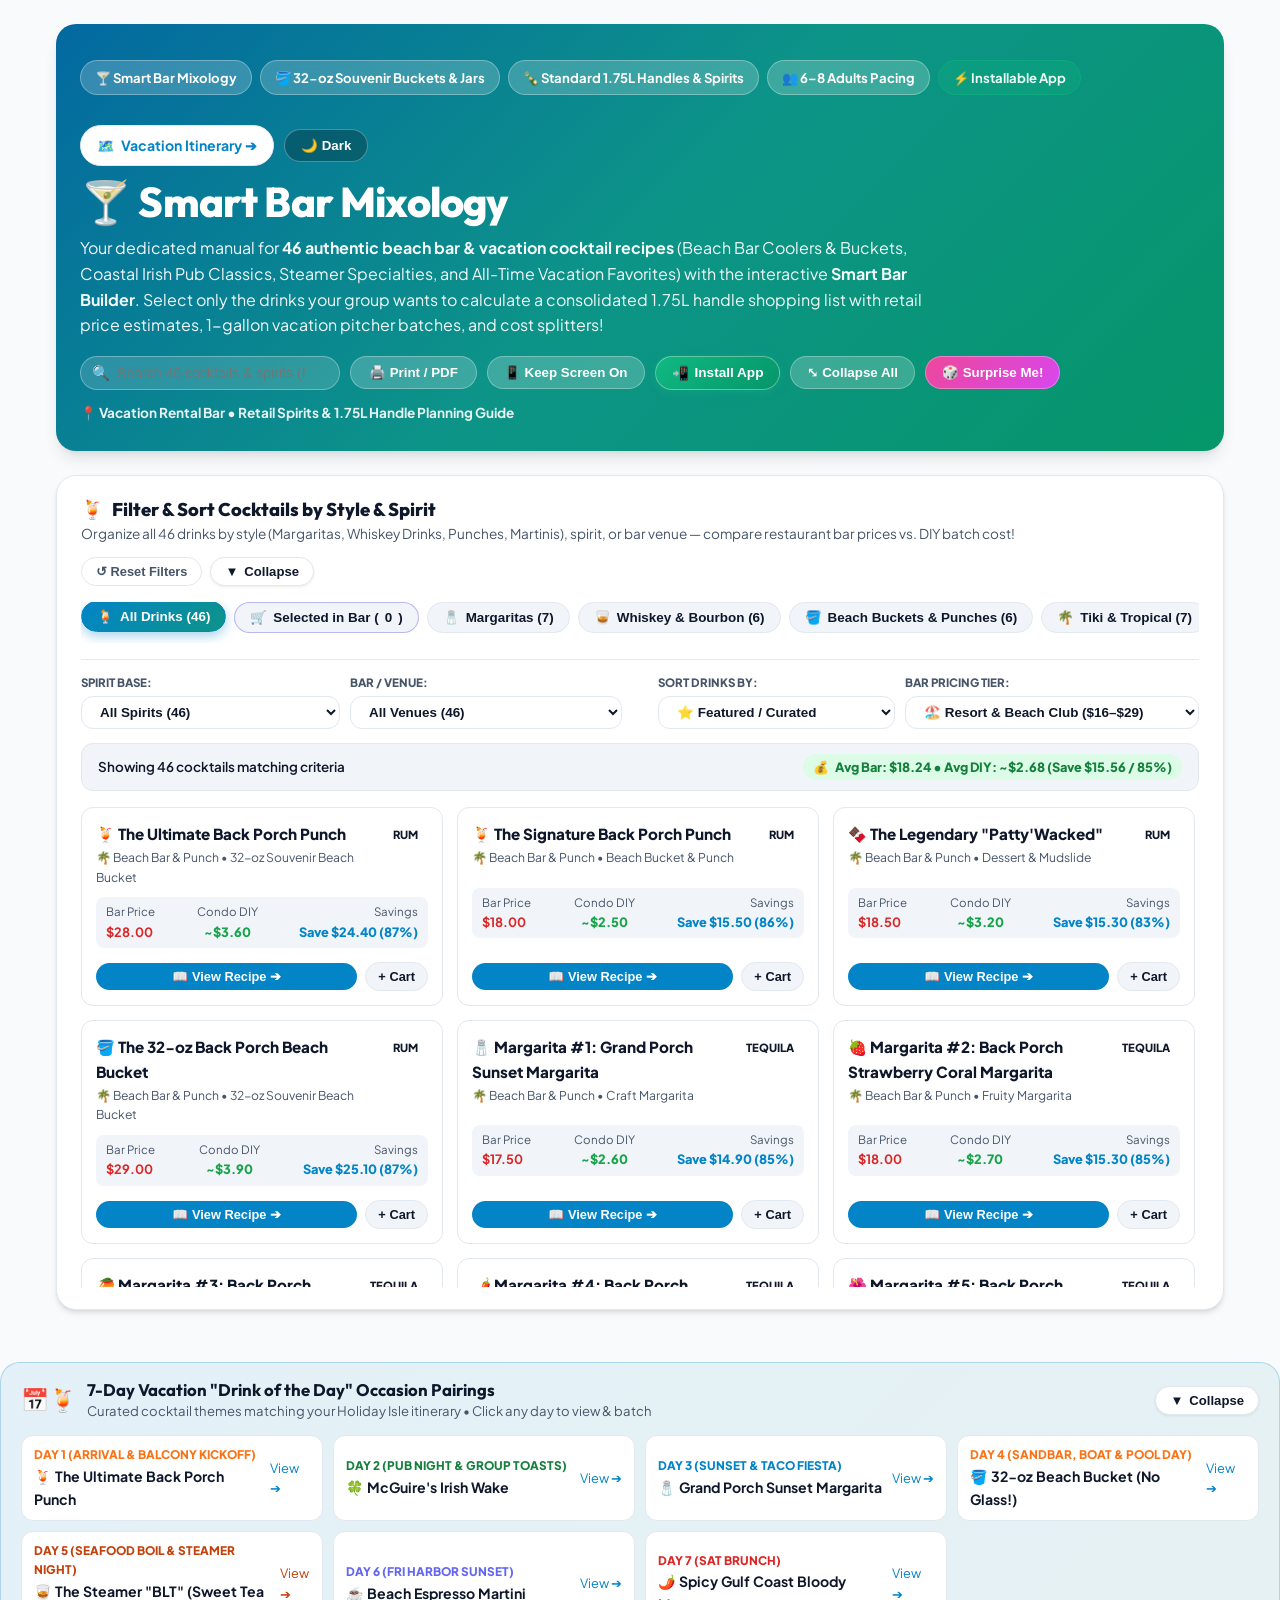
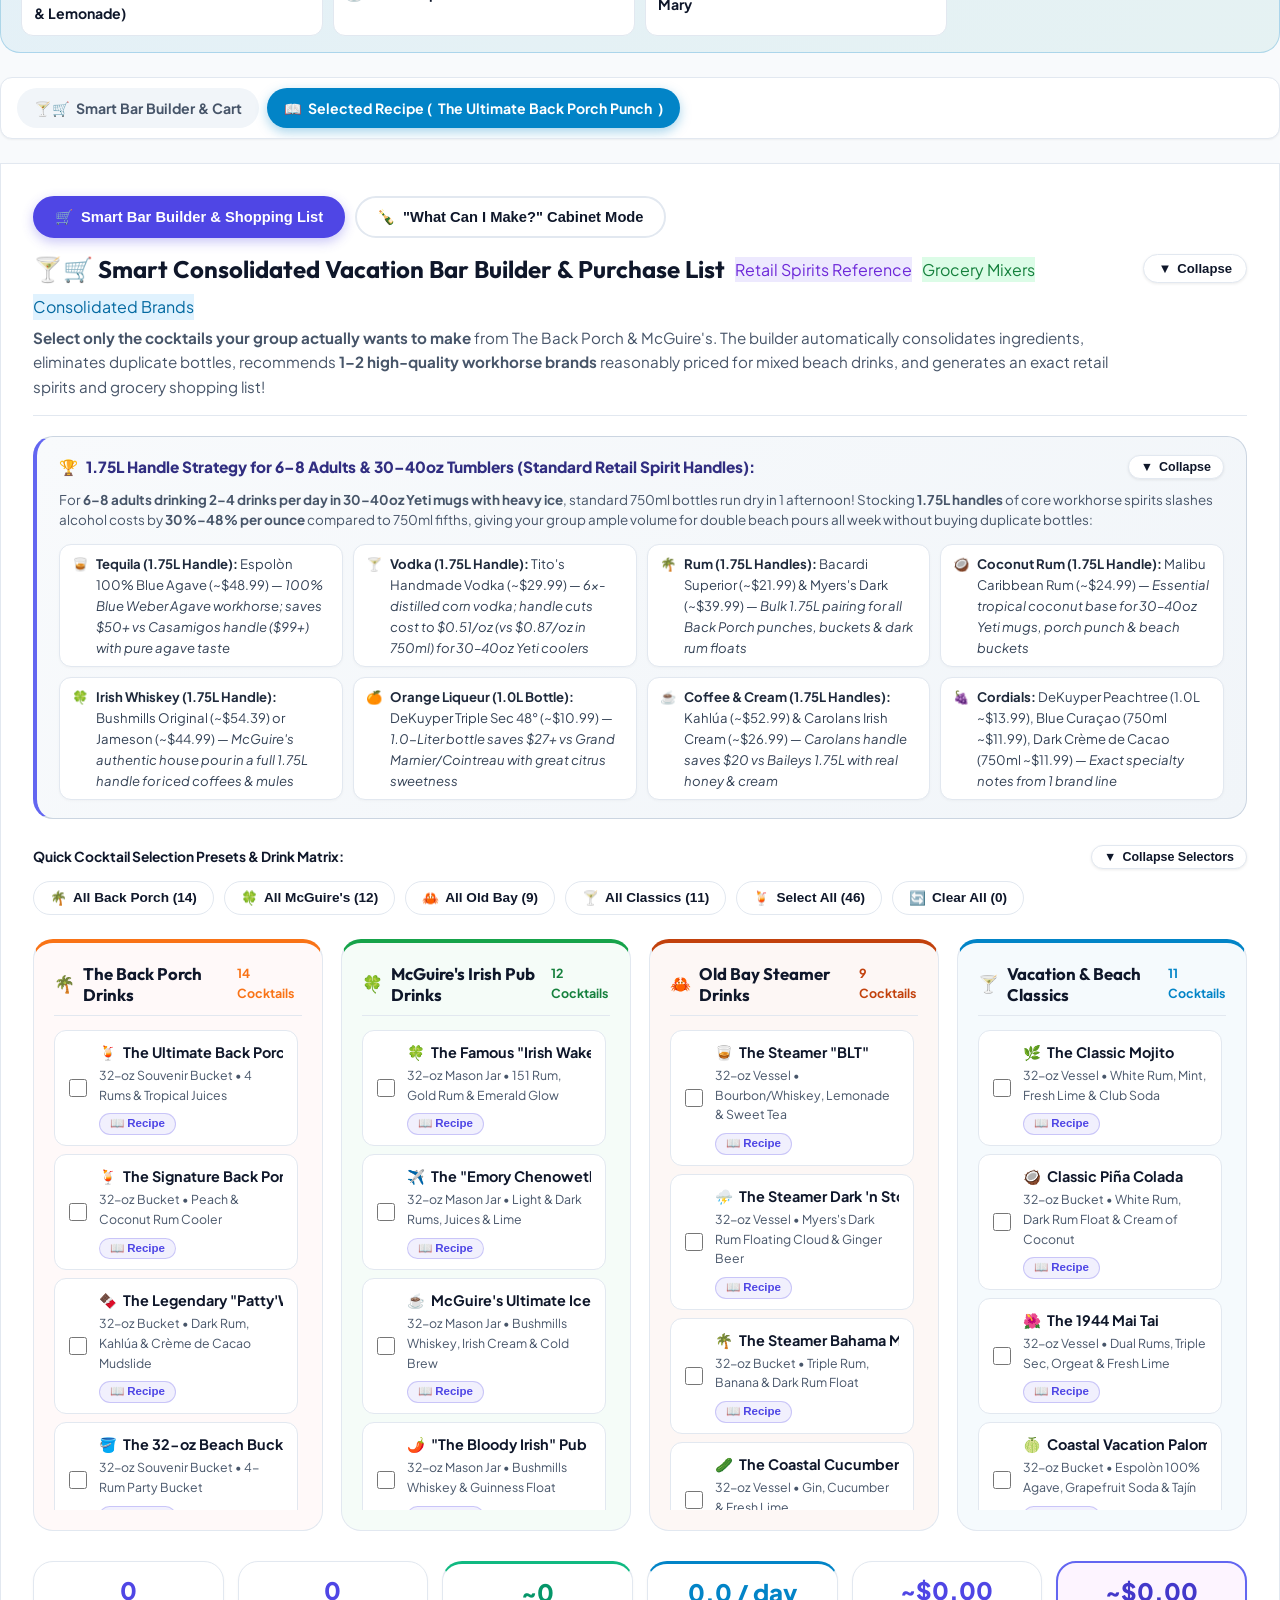
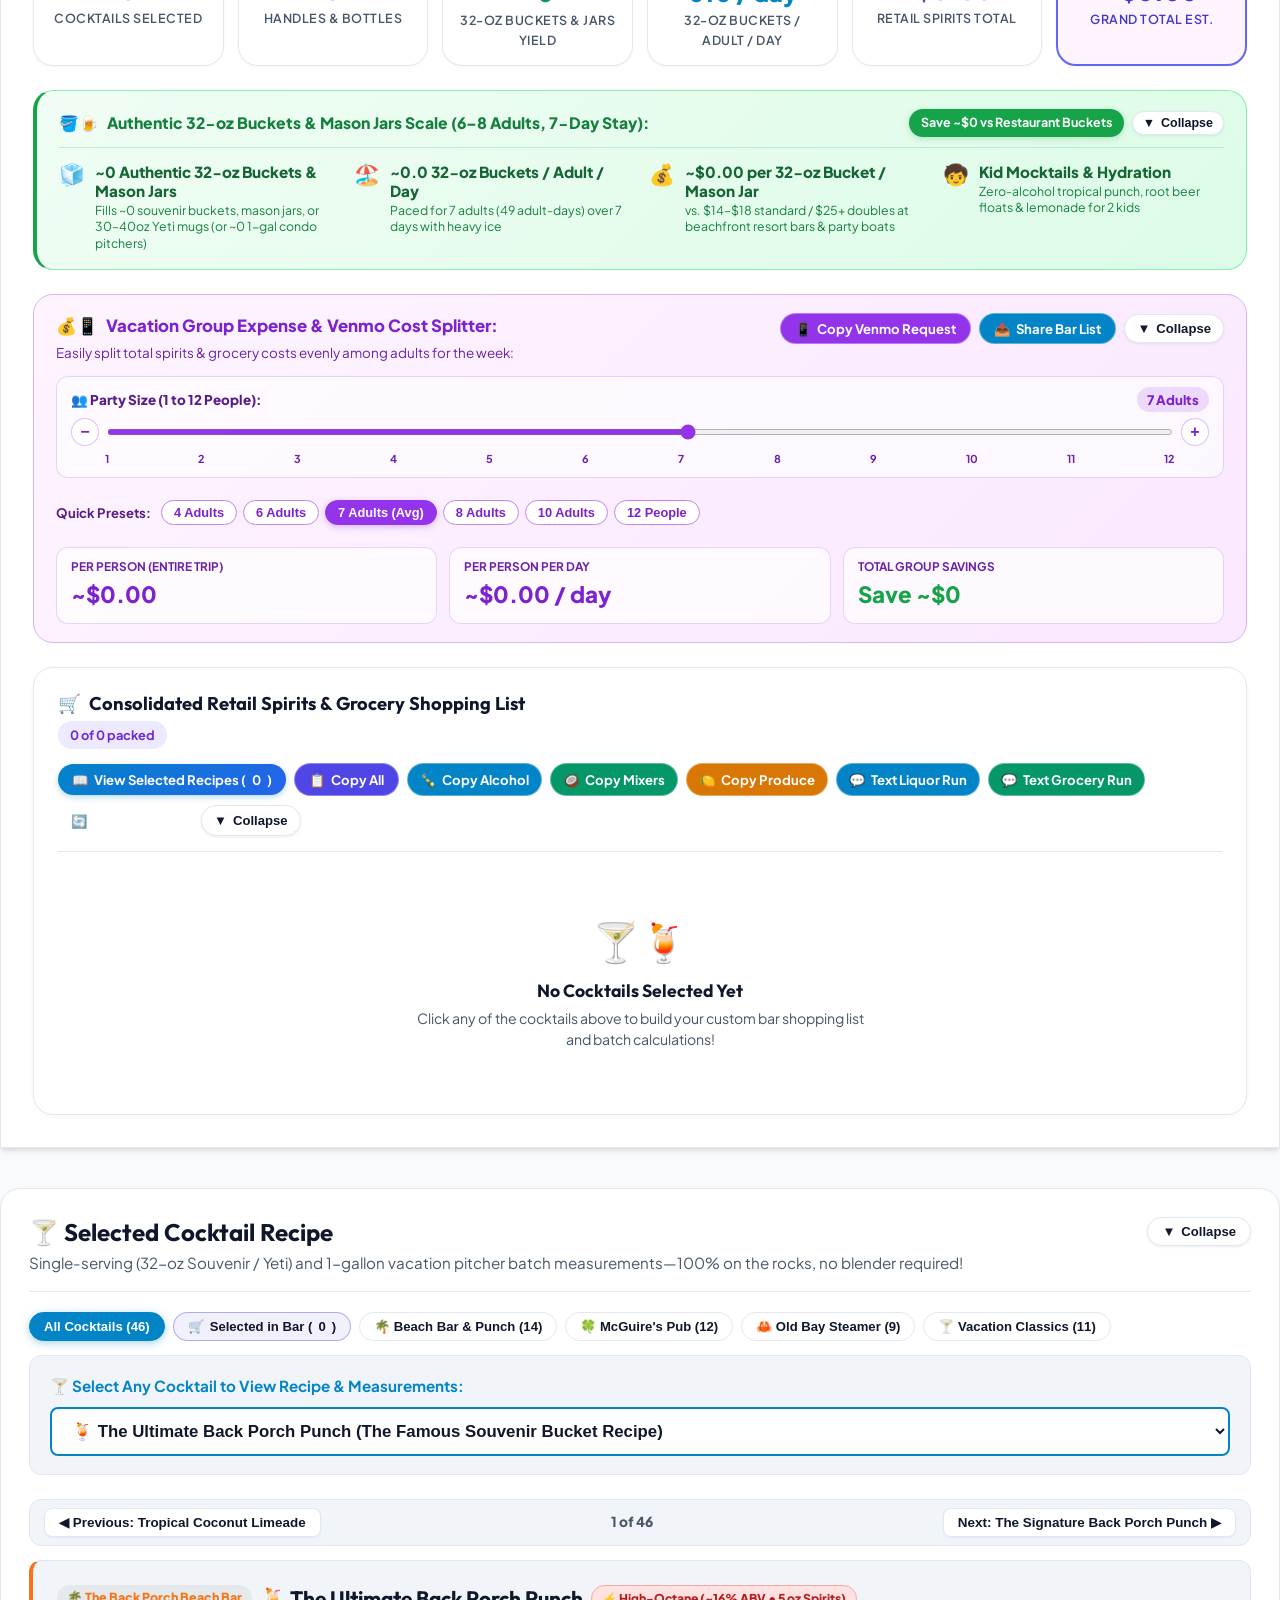
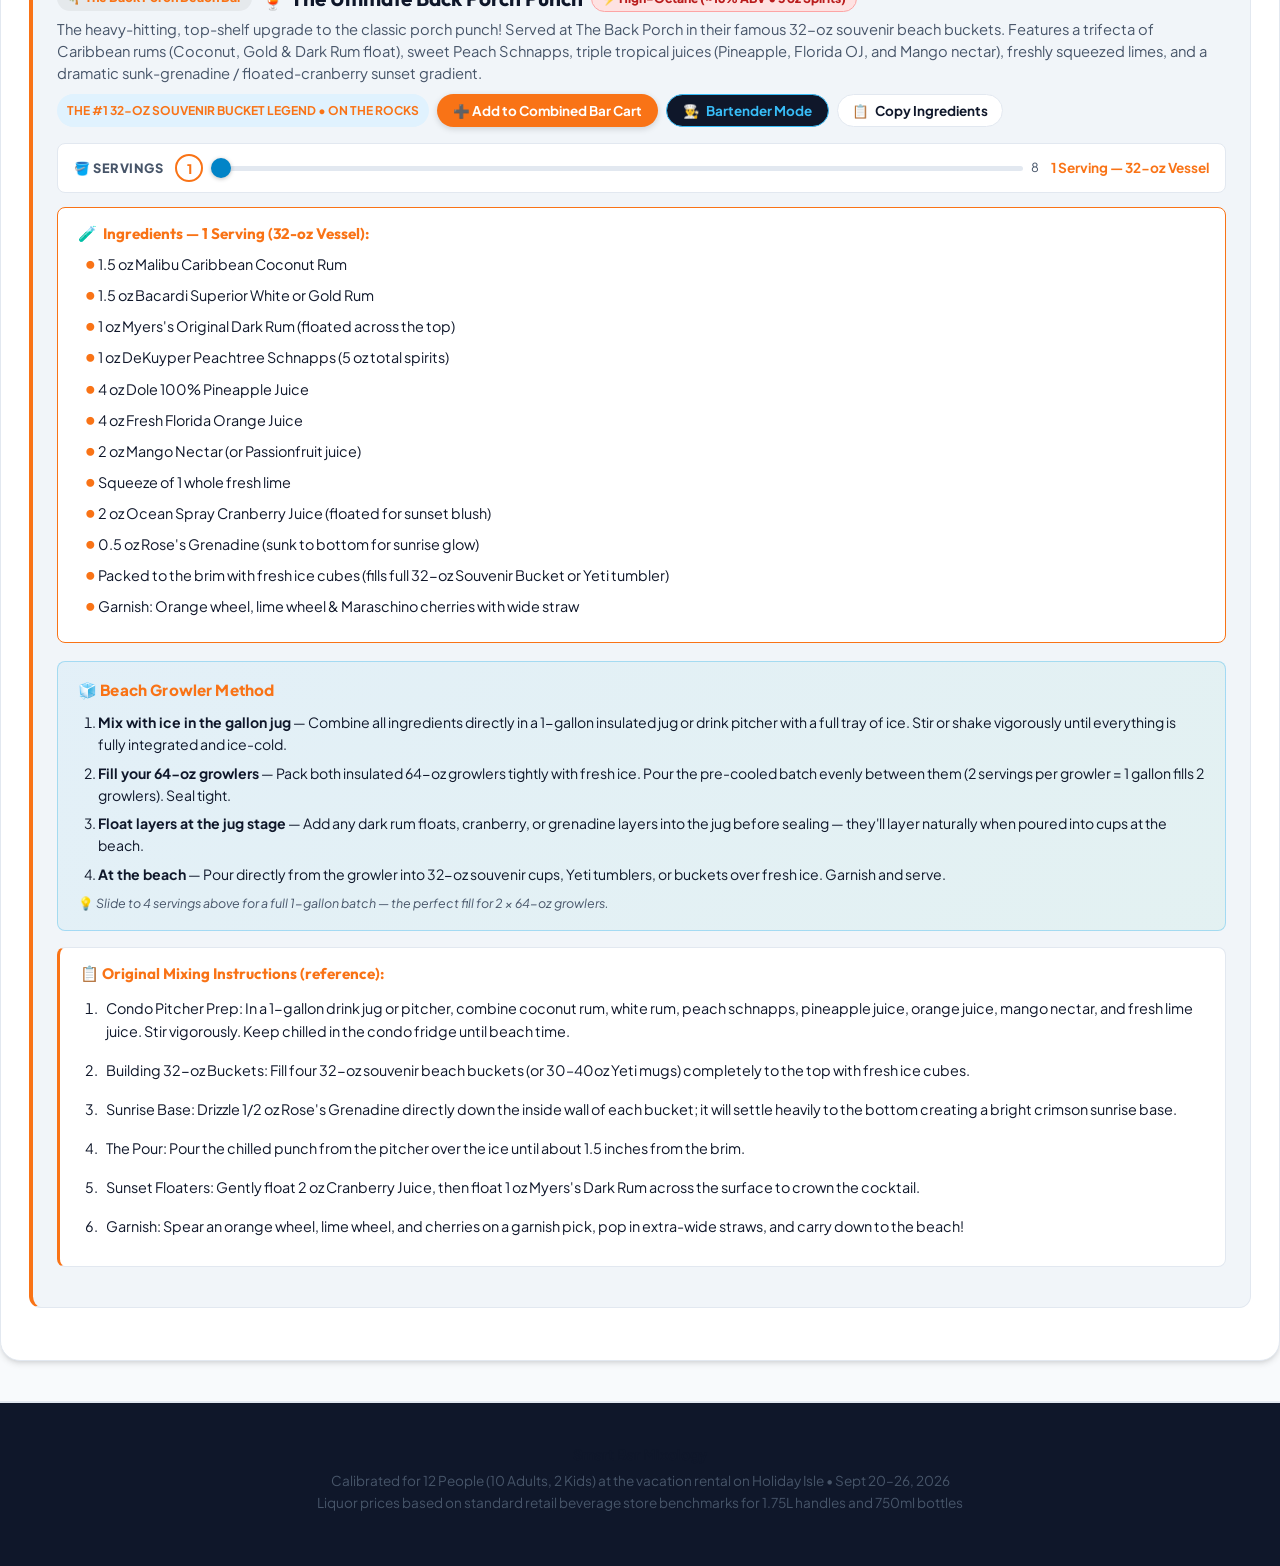
==== index.html @ 24394f83 "feat: v4.1 — Beach Growler Method callout on all recipes (64oz insulated growler workflow, pre-cool " ====
<!DOCTYPE html>
<html lang="en">
<head>
  <meta charset="UTF-8" />
  <meta name="viewport" content="width=device-width, initial-scale=1.0, viewport-fit=cover" />
  <title>Smart Bar Mixology | Batch Cocktails &amp; Smart Bar Builder</title>
  <!-- PWA & Mobile Web App Capabilities -->
  <link rel="manifest" href="manifest.webmanifest" />
  <meta name="theme-color" content="#0284c7" />
  <meta name="apple-mobile-web-app-capable" content="yes" />
  <meta name="apple-mobile-web-app-status-bar-style" content="black-translucent" />
  <meta name="apple-mobile-web-app-title" content="Smart Bar" />
  <link rel="apple-touch-icon" sizes="192x192" href="icon-192.png" />
  <link rel="icon" type="image/png" sizes="192x192" href="icon-192.png" />
  <link rel="icon" type="image/png" sizes="512x512" href="icon-512.png" />
  <link rel="icon" type="image/svg+xml" href="icon-192.svg" />
  <meta name="mobile-web-app-capable" content="yes" />

  <meta http-equiv="Cache-Control" content="no-cache, no-store, must-revalidate" />
  <meta http-equiv="Pragma" content="no-cache" />
  <meta http-equiv="Expires" content="0" />

  <!-- Google Fonts -->
  <link rel="preconnect" href="https://fonts.googleapis.com" />
  <link rel="preconnect" href="https://fonts.gstatic.com" crossorigin />
  <link href="https://fonts.googleapis.com/css2?family=Plus+Jakarta+Sans:wght@400;500;600;700;800&family=Outfit:wght@500;600;700;800&display=swap" rel="stylesheet" />
  <!-- Application Stylesheet -->
  <link rel="stylesheet" href="css/styles.css?v=4.1" />
  <script>
    if ('caches' in window) {
      caches.keys().then(keys => {
        keys.forEach(k => {
          if (k !== 'smart-bar-mixology-v3.7') caches.delete(k);
        });
      });
    }
  </script>
</head>
<body>
  <!-- Reading Progress Bar -->
  <div class="reading-progress-bar" id="readingProgressBar"></div>

  <div class="container" style="max-width: 1200px; margin: 0 auto; padding: 24px 16px;">
    
    <!-- Hero Header -->
    <header class="streamlined-header">
      <div style="display: flex; justify-content: space-between; align-items: flex-start; flex-wrap: wrap; gap: 16px; margin-bottom: 12px;">
        <div class="streamlined-badges">
          <span class="streamlined-badge">🍸 Smart Bar Mixology</span>
          <span class="streamlined-badge">🪣 32-oz Souvenir Buckets &amp; Jars</span>
          <span class="streamlined-badge">🍾 Standard 1.75L Handles &amp; Spirits</span>
          <span class="streamlined-badge">👥 6–8 Adults Pacing</span>
          <span class="streamlined-badge" style="background: rgba(16, 185, 129, 0.25); border-color: rgba(16, 185, 129, 0.4); color: #ecfdf5;">⚡ Installable App</span>
        </div>
        <div style="display: flex; gap: 10px; align-items: center;">
          <a href="destin_vacation_itinerary.html" class="guide-back-btn" title="Return to Full 7-Day Vacation Itinerary">
            <span>🗺️</span> Vacation Itinerary ➔
          </a>
          <button id="themeToggleBtn" onclick="toggleTheme()" class="btn btn-secondary" style="padding: 8px 16px; border-radius: var(--radius-full); font-weight: 700; border: 1px solid rgba(255,255,255,0.3); background: rgba(0,0,0,0.25); color: #fff; cursor: pointer;">
            🌙 Dark
          </button>
        </div>
      </div>

      <h1 class="streamlined-title">🍸 Smart Bar Mixology</h1>
      <p class="streamlined-subtitle">
        Your dedicated manual for <strong>46 authentic beach bar &amp; vacation cocktail recipes</strong> (Beach Bar Coolers &amp; Buckets, Coastal Irish Pub Classics, Steamer Specialties, and All-Time Vacation Favorites) with the interactive <strong>Smart Bar Builder</strong>. Select only the drinks your group wants to calculate a consolidated 1.75L handle shopping list with retail price estimates, 1-gallon vacation pitcher batches, and cost splitters!
      </p>

      <div class="streamlined-toolbar">
        <div style="display: flex; gap: 10px; align-items: center; flex-wrap: wrap;">
          <div style="position: relative; min-width: 260px; flex: 1; max-width: 360px;" class="universal-search-container">
            <span style="position: absolute; left: 12px; top: 50%; transform: translateY(-50%); font-size: 0.9rem; color: var(--text-muted); pointer-events: none;">🔍</span>
            <input type="text" id="drinkSearchInput" placeholder="Search 46 cocktails & spirits (Press /)..." oninput="handleUniversalSearch(this.value)" onfocus="handleUniversalSearch(this.value)" style="width: 100%; padding: 8px 34px 8px 36px; border-radius: var(--radius-full); border: 1px solid rgba(255,255,255,0.3); background: rgba(255,255,255,0.15); color: #fff; font-size: 0.88rem; outline: none;" autocomplete="off">
            <button type="button" id="searchClearBtn" onclick="clearUniversalSearch()" style="display: none; position: absolute; right: 10px; top: 50%; transform: translateY(-50%); background: none; border: none; color: #fff; opacity: 0.8; font-size: 1.1rem; cursor: pointer; padding: 2px 6px; line-height: 1;" title="Clear search (Esc)">&times;</button>
            <div id="universalSearchResults" class="universal-search-dropdown"></div>
          </div>
          <button onclick="window.print()" class="btn btn-secondary header-print-btn" style="padding: 8px 18px; border-radius: var(--radius-full); font-weight: 700; background: rgba(255,255,255,0.2); color: #fff; border: 1px solid rgba(255,255,255,0.3); cursor: pointer;">
            🖨️ Print / PDF
          </button>
          <button id="wakeLockToggleBtn" onclick="toggleWakeLock()" class="btn btn-secondary" style="padding: 8px 16px; border-radius: var(--radius-full); font-weight: 700; border: 1px solid rgba(255,255,255,0.3); background: rgba(255,255,255,0.2); color: #fff; cursor: pointer;" title="Keep screen awake while mixing drinks">
            <span>📱</span> Keep Screen On
          </button>
          <button id="pwaInstallBtn" onclick="triggerPwaInstall()" class="btn btn-pwa-install" title="Install App on Phone or PC">
            <span>📲</span> Install App
          </button>
          <button onclick="toggleAllSections()" class="btn btn-secondary" id="toggleAllSectionsBtn" style="padding: 8px 16px; border-radius: var(--radius-full); font-weight: 700; border: 1px solid rgba(255,255,255,0.3); background: rgba(255,255,255,0.2); color: #fff; cursor: pointer;" title="Expand or collapse all main sections on the page">
            <span>⤡</span> Collapse All
          </button>
          <button onclick="openSurpriseModal()" class="btn btn-secondary" style="padding: 8px 16px; border-radius: var(--radius-full); font-weight: 700; background: linear-gradient(135deg, #ec4899 0%, #d946ef 100%); color: #fff; border: 1px solid rgba(255,255,255,0.3); cursor: pointer;" title="Randomly Pick a Cocktail for the Group!">
            <span>🎲</span> Surprise Me!
          </button>
        </div>
        <div style="font-size: 0.85rem; font-weight: 700; opacity: 0.9;">
          📍 Vacation Rental Bar • Retail Spirits &amp; 1.75L Handle Planning Guide
        </div>
      </div>
    </header>

    <!-- FLAVOR & SPIRIT 1-TAP FILTER CHIPS -->
    <!-- SMART MIXOLOGY MASTER FILTER & SORT HUB -->
    <div class="master-filter-hub" id="masterFilterHub">
      <div class="master-filter-header">
        <div>
          <h3 class="master-filter-title"><span>🍹</span> Filter &amp; Sort Cocktails by Style &amp; Spirit</h3>
          <p class="master-filter-sub">
            Organize all 46 drinks by style (Margaritas, Whiskey Drinks, Punches, Martinis), spirit, or bar venue — compare restaurant bar prices vs. DIY batch cost!
          </p>
        </div>
        <div style="display: flex; gap: 8px; align-items: center; flex-wrap: wrap;">
          <button type="button" class="filter-reset-btn" onclick="resetMasterFilters()">
            ↺ Reset Filters
          </button>
          <button type="button" class="section-collapse-btn" id="btnToggleFilterHub" onclick="toggleSectionCollapse('masterFilterHub')" title="Collapse or expand cocktail filters &amp; gallery">
            <span>▼</span> Collapse
          </button>
        </div>
      </div>

      <div class="section-collapsible-body" id="masterFilterHubBody">
      <!-- Row 1: Drink Style Filter Pills (WHAT it is) -->
      <div class="style-filter-pills" id="styleFilterPills">
        <button type="button" class="style-pill-btn active" onclick="setDrinkStyleFilter('all')"><span>🍹</span> All Drinks (46)</button>
        <button type="button" class="style-pill-btn" id="stylePillSelected" onclick="setDrinkStyleFilter('selected')"><span>🛒</span> Selected in Bar (<span id="styleFilterSelectedCount">0</span>)</button>
        <button type="button" class="style-pill-btn" onclick="setDrinkStyleFilter('margarita')"><span>🧂</span> Margaritas (7)</button>
        <button type="button" class="style-pill-btn" onclick="setDrinkStyleFilter('whiskey')"><span>🥃</span> Whiskey &amp; Bourbon (6)</button>
        <button type="button" class="style-pill-btn" onclick="setDrinkStyleFilter('punch_bucket')"><span>🪣</span> Beach Buckets &amp; Punches (6)</button>
        <button type="button" class="style-pill-btn" onclick="setDrinkStyleFilter('tiki_tropical')"><span>🌴</span> Tiki &amp; Tropical (7)</button>
        <button type="button" class="style-pill-btn" onclick="setDrinkStyleFilter('martini')"><span>🍸</span> Martinis &amp; Sours (5)</button>
        <button type="button" class="style-pill-btn" onclick="setDrinkStyleFilter('mule_highball')"><span>🧊</span> Mules &amp; Highballs (8)</button>
        <button type="button" class="style-pill-btn" onclick="setDrinkStyleFilter('creamy_dessert')"><span>🍫</span> Dessert &amp; Mudslides (3)</button>
        <button type="button" class="style-pill-btn" onclick="setDrinkStyleFilter('bloody_mary')"><span>🌶️</span> Bloody Marys &amp; Savory (3)</button>
        <button type="button" class="style-pill-btn" onclick="setDrinkStyleFilter('mocktail')"><span>🧒</span> 0.0% Mocktails (4)</button>
      </div>

      <!-- Row 2: Secondary Dropdown Filters & Sorting -->
      <div class="filter-controls-row">
        <div class="filter-select-group">
          <div>
            <label style="font-size: 0.72rem; font-weight: 800; text-transform: uppercase; color: var(--text-muted); display: block; margin-bottom: 3px;">Spirit Base:</label>
            <select id="filterSpiritSelect" class="filter-dropdown" onchange="applyMasterFilters()">
              <option value="all" selected>All Spirits (46)</option>
              <option value="rum">🌴 Rum (16 Drinks)</option>
              <option value="tequila">🧂 Tequila (7 Drinks)</option>
              <option value="vodka">🍸 Vodka (8 Drinks)</option>
              <option value="whiskey">🥃 Whiskey / Bourbon (5 Drinks)</option>
              <option value="gin">🌲 Gin (2 Drinks)</option>
              <option value="none">🧒 Non-Alcoholic (4 Drinks)</option>
            </select>
          </div>

          <div>
            <label style="font-size: 0.72rem; font-weight: 800; text-transform: uppercase; color: var(--text-muted); display: block; margin-bottom: 3px;">Bar / Venue:</label>
            <select id="filterVenueSelect" class="filter-dropdown" onchange="applyMasterFilters()">
              <option value="all" selected>All Venues (46)</option>
              <option value="bp">🌴 The Back Porch Beach Bar (14)</option>
              <option value="mc">🍀 McGuire's Irish Pub (12)</option>
              <option value="obs">🦀 Old Bay Steamer Bar (9)</option>
              <option value="cl">🍸 Vacation &amp; Resort Classics (11)</option>
            </select>
          </div>
        </div>

        <div class="filter-select-group">
          <div>
            <label style="font-size: 0.72rem; font-weight: 800; text-transform: uppercase; color: var(--text-muted); display: block; margin-bottom: 3px;">Sort Drinks By:</label>
            <select id="filterSortSelect" class="filter-dropdown" onchange="applyMasterFilters()">
              <option value="featured" selected>⭐ Featured / Curated</option>
              <option value="savings_desc">💰 Biggest Bar Savings ($$$)</option>
              <option value="bar_price_desc">🏪 Highest Bar Menu Price</option>
              <option value="diy_cost_asc">💲 Lowest DIY Batch Cost</option>
              <option value="name_asc">🔤 Name (A → Z)</option>
              <option value="potency_desc">⚡ Highest ABV / Potency</option>
            </select>
          </div>
          <div>
            <label style="font-size: 0.72rem; font-weight: 800; text-transform: uppercase; color: var(--text-muted); display: block; margin-bottom: 3px;">Bar Pricing Tier:</label>
            <select id="filterPricingTierSelect" class="filter-dropdown" onchange="handlePricingTierChange(this.value)">
              <option value="resort_peak" selected>🏖️ Resort &amp; Beach Club ($16–$29)</option>
              <option value="resort_tax_tip">🧾 With 20% Tip + Tax ($21–$37)</option>
              <option value="casual_pub">🍺 Casual Tavern / Off-Peak ($13–$23)</option>
            </select>
          </div>
        </div>
      </div>

      <!-- Row 3: Filter Stats & Summary Banner -->
      <div class="filter-stats-banner" id="filterStatsBanner">
        <div class="filter-stats-text" id="filterStatsText">Showing all 46 cocktails across all venues</div>
        <div class="filter-savings-highlight" id="filterSavingsHighlight">
          <span>💰</span> Average Bar Price: ~$18.24 • Average DIY Cost: ~$2.68 (85% Savings)
        </div>
      </div>

      <!-- Row 4: Interactive Live Results Gallery -->
      <div class="filter-results-gallery" id="filterResultsGallery">
        <!-- Rendered dynamically by applyMasterFilters() -->
      </div>
      </div>
    </div>

    </div>

    <!-- 7-DAY DESTIN VACATION ITINERARY DRINK PAIRINGS -->
    <div class="itinerary-pairings-card" id="itineraryPairingsCard">
      <div class="itinerary-pairings-header" onclick="toggleItineraryPairings()">
        <div style="display: flex; align-items: center; gap: 10px;">
          <span style="font-size: 1.4rem;">📅🍹</span>
          <div>
            <h4 style="font-size: 1.05rem; margin: 0; color: var(--text-main);">7-Day Vacation "Drink of the Day" Occasion Pairings</h4>
            <p style="font-size: 0.82rem; color: var(--text-muted); margin: 0;">Curated cocktail themes matching your Holiday Isle itinerary • Click any day to view &amp; batch</p>
          </div>
        </div>
        <button type="button" class="section-collapse-btn" id="btnToggleItinerary" onclick="event.stopPropagation(); toggleSectionCollapse('itinerary')" title="Collapse or expand itinerary pairings">
          <span>▼</span> Collapse
        </button>
      </div>
      <div class="itinerary-pairings-grid" id="itineraryPairingsGrid">
        <div class="itinerary-day-pill" onclick="navigateToRecipe('bp_ultimate_porchpunch')">
          <div>
            <div style="font-size: 0.74rem; font-weight: 800; color: var(--coral); text-transform: uppercase;">Day 1 (Arrival &amp; Balcony Kickoff)</div>
            <div style="font-weight: 700; font-size: 0.88rem;">🍹 The Ultimate Back Porch Punch</div>
          </div>
          <span style="font-size: 0.8rem; color: var(--primary);">View ➔</span>
        </div>
        <div class="itinerary-day-pill" onclick="navigateToRecipe('mc_irish_wake')">
          <div>
            <div style="font-size: 0.74rem; font-weight: 800; color: #15803d; text-transform: uppercase;">Day 2 (Pub Night &amp; Group Toasts)</div>
            <div style="font-weight: 700; font-size: 0.88rem;">🍀 McGuire's Irish Wake</div>
          </div>
          <span style="font-size: 0.8rem; color: var(--primary);">View ➔</span>
        </div>
        <div class="itinerary-day-pill" onclick="navigateToRecipe('bp_porchmargarita')">
          <div>
            <div style="font-size: 0.74rem; font-weight: 800; color: #0284c7; text-transform: uppercase;">Day 3 (Sunset &amp; Taco Fiesta)</div>
            <div style="font-weight: 700; font-size: 0.88rem;">🧂 Grand Porch Sunset Margarita</div>
          </div>
          <span style="font-size: 0.8rem; color: var(--primary);">View ➔</span>
        </div>
        <div class="itinerary-day-pill" onclick="navigateToRecipe('bp_beachbucket')">
          <div>
            <div style="font-size: 0.74rem; font-weight: 800; color: var(--coral); text-transform: uppercase;">Day 4 (Sandbar, Boat &amp; Pool Day)</div>
            <div style="font-weight: 700; font-size: 0.88rem;">🪣 32-oz Beach Bucket (No Glass!)</div>
          </div>
          <span style="font-size: 0.8rem; color: var(--primary);">View ➔</span>
        </div>
        <div class="itinerary-day-pill" onclick="navigateToRecipe('obs_blt')">
          <div>
            <div style="font-size: 0.74rem; font-weight: 800; color: #c2410c; text-transform: uppercase;">Day 5 (Seafood Boil &amp; Steamer Night)</div>
            <div style="font-weight: 700; font-size: 0.88rem;">🥃 The Steamer "BLT" (Sweet Tea &amp; Lemonade)</div>
          </div>
          <span style="font-size: 0.8rem; color: #c2410c;">View ➔</span>
        </div>
        <div class="itinerary-day-pill" onclick="navigateToRecipe('cl_classic_espresso_martini')">
          <div>
            <div style="font-size: 0.74rem; font-weight: 800; color: #6366f1; text-transform: uppercase;">Day 6 (Fri Harbor Sunset)</div>
            <div style="font-weight: 700; font-size: 0.88rem;">☕ Beach Espresso Martini</div>
          </div>
          <span style="font-size: 0.8rem; color: var(--primary);">View ➔</span>
        </div>
        <div class="itinerary-day-pill" onclick="navigateToRecipe('bp_bloodymary')">
          <div>
            <div style="font-size: 0.74rem; font-weight: 800; color: #dc2626; text-transform: uppercase;">Day 7 (Sat Brunch)</div>
            <div style="font-weight: 700; font-size: 0.88rem;">🌶️ Spicy Gulf Coast Bloody Mary</div>
          </div>
          <span style="font-size: 0.8rem; color: var(--primary);">View ➔</span>
        </div>
      </div>
    </div>


    <!-- Sticky Navigation Tabs -->
    <nav class="streamlined-nav-bar" aria-label="Drinks Navigation">
      <div class="streamlined-nav-links">
        <a href="#section-custombar" class="streamlined-nav-link active" data-section="section-custombar">
          <span>🍸🛒</span> Smart Bar Builder &amp; Cart
        </a>
        <a href="#section-recipes" class="streamlined-nav-link" data-section="section-recipes">
          <span>📖</span> Selected Recipe (<span id="currentRecipeNavName">Ultimate Back Porch Punch</span>)
        </a>
      </div>
    </nav>

    <!-- SECTION 1: SMART CONSOLIDATED BAR BUILDER & CART -->
<section class="custom-bar-section" id="section-custombar">
      <!-- BAR BUILDER MODE SWITCH TABS -->
      <div class="bar-mode-tabs">
        <button type="button" class="bar-mode-tab-btn active" id="tabModeCart" onclick="switchBarMode('cart')">
          <span>🛒</span> Smart Bar Builder &amp; Shopping List
        </button>
        <button type="button" class="bar-mode-tab-btn" id="tabModeCabinet" onclick="switchBarMode('cabinet')">
          <span>🍾</span> "What Can I Make?" Cabinet Mode
        </button>
      </div>

      <!-- CABINET / PANTRY MODE VIEW (HIDDEN BY DEFAULT) -->
      <div id="cabinetModeView" style="display: none; background: var(--surface); border: 1.5px solid var(--border); border-radius: var(--radius-lg); padding: 20px; margin-bottom: 24px;">
        <div style="display: flex; justify-content: space-between; align-items: center; flex-wrap: wrap; gap: 12px; margin-bottom: 12px;">
          <div>
            <h3 style="font-size: 1.15rem; margin: 0; color: var(--text-main);">🍾 Vacation Rental Bar &amp; Pantry Inventory</h3>
            <p style="font-size: 0.86rem; color: var(--text-muted); margin: 2px 0 0;">Check off what bottles &amp; mixers you currently have on the counter to find instant matches:</p>
          </div>
          <div style="display: flex; gap: 8px;">
            <button class="qol-btn" onclick="selectAllPantry(true)" style="font-size: 0.78rem; padding: 4px 12px;">Select All</button>
            <button class="qol-btn" onclick="selectAllPantry(false)" style="font-size: 0.78rem; padding: 4px 12px;">Clear All</button>
          </div>
        </div>
        <div class="cabinet-pantry-grid" id="cabinetPantryChips">
          <!-- Populated by JS -->
        </div>

        <h4 style="font-size: 1.05rem; margin: 20px 0 10px; color: #10b981; display: flex; align-items: center; gap: 6px;">
          <span>🟢</span> 100% Ready To Pour Right Now (<span id="readyDrinksCount">0</span>)
        </h4>
        <div class="cabinet-match-grid" id="readyDrinksGrid">
          <!-- Populated by JS -->
        </div>

        <h4 style="font-size: 1.05rem; margin: 24px 0 10px; color: #f59e0b; display: flex; align-items: center; gap: 6px;">
          <span>🟡</span> Missing Just 1 Ingredient (<span id="missingOneDrinksCount">0</span>)
        </h4>
        <div class="cabinet-match-grid" id="missingOneDrinksGrid">
          <!-- Populated by JS -->
        </div>
      </div>

      <div class="recipe-header" id="cartModeHeader" style="display: flex; justify-content: space-between; align-items: flex-start; flex-wrap: wrap; gap: 12px;">
        <div style="flex: 1; min-width: 280px;">
          <div style="display: flex; align-items: center; gap: 10px; flex-wrap: wrap;">
            <h2><span>🍸🛒</span> Smart Consolidated Vacation Bar Builder &amp; Purchase List</h2>
            <span class="badge badge-purple">Retail Spirits Reference</span>
            <span class="badge badge-green">Grocery Mixers</span>
            <span class="badge badge-blue">Consolidated Brands</span>
          </div>
          <p style="color: var(--text-muted); font-size: 0.95rem; margin-top: 6px;">
            <strong>Select only the cocktails your group actually wants to make</strong> from The Back Porch &amp; McGuire's. The builder automatically consolidates ingredients, eliminates duplicate bottles, recommends <strong>1–2 high-quality workhorse brands</strong> reasonably priced for mixed beach drinks, and generates an exact retail spirits and grocery shopping list!
          </p>
        </div>
        <button type="button" class="section-collapse-btn" id="btnToggleCustomBar" onclick="toggleSectionCollapse('custombar')" title="Collapse or expand Smart Bar Builder">
          <span>▼</span> Collapse
        </button>
      </div>

      <div class="section-collapsible-body" id="customBarBody">
      <!-- BRAND CONSOLIDATION STRATEGY CALLOUT -->
      <div class="brand-strategy-box" id="brandStrategyBox">
        <div style="display: flex; justify-content: space-between; align-items: center; cursor: pointer; gap: 10px;" onclick="toggleSectionCollapse('brandStrategy')">
          <div class="brand-strategy-title" style="margin: 0;">
            <span>🏆</span> 1.75L Handle Strategy for 6–8 Adults &amp; 30–40oz Tumblers (Standard Retail Spirit Handles):
          </div>
          <button type="button" class="section-collapse-btn" id="btnToggleBrandStrategy" onclick="event.stopPropagation(); toggleSectionCollapse('brandStrategy')" style="padding: 4px 12px; font-size: 0.78rem;" title="Collapse or expand 1.75L handle strategy guide">
            <span>▼</span> Collapse
          </button>
        </div>
        <div id="brandStrategyBody">
          <p class="brand-strategy-desc" style="margin-top: 10px;">
            For <strong>6–8 adults drinking 2–4 drinks per day in 30–40oz Yeti mugs with heavy ice</strong>, standard 750ml bottles run dry in 1 afternoon! Stocking <strong>1.75L handles</strong> of core workhorse spirits slashes alcohol costs by <strong>30%–48% per ounce</strong> compared to 750ml fifths, giving your group ample volume for double beach pours all week without buying duplicate bottles:
          </p>
          <div class="brand-pill-grid">
            <div class="brand-pill">
              <span>🥃</span>
              <div><strong>Tequila (1.75L Handle):</strong> Espolòn 100% Blue Agave (~$48.99) — <em>100% Blue Weber Agave workhorse; saves $50+ vs Casamigos handle ($99+) with pure agave taste</em></div>
            </div>
            <div class="brand-pill">
              <span>🍸</span>
              <div><strong>Vodka (1.75L Handle):</strong> Tito's Handmade Vodka (~$29.99) — <em>6x-distilled corn vodka; handle cuts cost to $0.51/oz (vs $0.87/oz in 750ml) for 30–40oz Yeti coolers</em></div>
            </div>
            <div class="brand-pill">
              <span>🌴</span>
              <div><strong>Rum (1.75L Handles):</strong> Bacardi Superior (~$21.99) &amp; Myers's Dark (~$39.99) — <em>Bulk 1.75L pairing for all Back Porch punches, buckets &amp; dark rum floats</em></div>
            </div>
            <div class="brand-pill">
              <span>🥥</span>
              <div><strong>Coconut Rum (1.75L Handle):</strong> Malibu Caribbean Rum (~$24.99) — <em>Essential tropical coconut base for 30–40oz Yeti mugs, porch punch &amp; beach buckets</em></div>
            </div>
            <div class="brand-pill">
              <span>🍀</span>
              <div><strong>Irish Whiskey (1.75L Handle):</strong> Bushmills Original (~$54.39) or Jameson (~$44.99) — <em>McGuire's authentic house pour in a full 1.75L handle for iced coffees &amp; mules</em></div>
            </div>
            <div class="brand-pill">
              <span>🍊</span>
              <div><strong>Orange Liqueur (1.0L Bottle):</strong> DeKuyper Triple Sec 48° (~$10.99) — <em>1.0-Liter bottle saves $27+ vs Grand Marnier/Cointreau with great citrus sweetness</em></div>
            </div>
            <div class="brand-pill">
              <span>☕</span>
              <div><strong>Coffee &amp; Cream (1.75L Handles):</strong> Kahlúa (~$52.99) &amp; Carolans Irish Cream (~$26.99) — <em>Carolans handle saves $20 vs Baileys 1.75L with real honey &amp; cream</em></div>
            </div>
            <div class="brand-pill">
              <span>🍇</span>
              <div><strong>Cordials:</strong> DeKuyper Peachtree (1.0L ~$13.99), Blue Curaçao (750ml ~$11.99), Dark Crème de Cacao (750ml ~$11.99) — <em>Exact specialty notes from 1 brand line</em></div>
            </div>
          </div>
        </div>
      </div>

      <!-- PRESET BUTTONS -->
      <div style="display: flex; align-items: center; justify-content: space-between; gap: 12px; flex-wrap: wrap; margin-bottom: 12px;">
        <span style="font-size: 0.86rem; font-weight: 700; color: var(--text-main);">Quick Cocktail Selection Presets &amp; Drink Matrix:</span>
        <button type="button" class="section-collapse-btn" id="btnToggleSelectors" onclick="toggleSectionCollapse('customBarSelectors')" style="padding: 4px 12px; font-size: 0.78rem;" title="Collapse or expand 46 cocktail selector matrix">
          <span>▼</span> Collapse Selectors
        </button>
      </div>
      <div class="custom-bar-presets">
        <button type="button" class="preset-btn" onclick="setCustomDrinkPreset('backporch')">
          <span>🌴</span> All Back Porch (14)
        </button>
        <button type="button" class="preset-btn" onclick="setCustomDrinkPreset('mcguires')">
          <span>🍀</span> All McGuire's (12)
        </button>
        <button type="button" class="preset-btn" onclick="setCustomDrinkPreset('oldbay')">
          <span>🦀</span> All Old Bay (9)
        </button>
        <button type="button" class="preset-btn" onclick="setCustomDrinkPreset('classics')">
          <span>🍸</span> All Classics (11)
        </button>
        <button type="button" class="preset-btn" onclick="setCustomDrinkPreset('all')">
          <span>🍹</span> Select All (46)
        </button>
        <button type="button" class="preset-btn" onclick="setCustomDrinkPreset('clear')">
          <span>🔄</span> Clear All (0)
        </button>
      </div>

      <!-- TWO COLUMN COCKTAIL SELECTOR GRID -->
      <div class="custom-bar-venues-grid" id="customBarVenuesGrid">
        <!-- BACK PORCH COLUMN -->
        <div class="venue-cocktail-box backporch-box">
          <div class="venue-box-header">
            <h4><span>🌴</span> The Back Porch Drinks</h4>
            <span style="font-size: 0.78rem; font-weight: 700; color: var(--coral);">14 Cocktails</span>
          </div>
          <div class="cocktail-select-list" id="custom-bar-bp-list">
            <!-- Populated by JS -->
          </div>
        </div>

        <!-- MCGUIRE'S COLUMN -->
        <div class="venue-cocktail-box mcguires-box">
          <div class="venue-box-header">
            <h4><span>🍀</span> McGuire's Irish Pub Drinks</h4>
            <span style="font-size: 0.78rem; font-weight: 700; color: #15803d;">12 Cocktails</span>
          </div>
          <div class="cocktail-select-list" id="custom-bar-mc-list">
            <!-- Populated by JS -->
          </div>
        </div>


        <!-- OLD BAY STEAMER COLUMN -->
        <div class="venue-cocktail-box oldbay-box">
          <div class="venue-box-header">
            <h4><span>🦀</span> Old Bay Steamer Drinks</h4>
            <span style="font-size: 0.78rem; font-weight: 700; color: #c2410c;">9 Cocktails</span>
          </div>
          <div class="cocktail-select-list" id="custom-bar-obs-list">
            <!-- Populated by JS -->
          </div>
        </div>

        <!-- CLASSICS COLUMN -->
        <div class="venue-cocktail-box classics-box">
          <div class="venue-box-header">
            <h4><span>🍸</span> Vacation &amp; Beach Classics</h4>
            <span style="font-size: 0.78rem; font-weight: 700; color: var(--primary);">11 Cocktails</span>
          </div>
          <div class="cocktail-select-list" id="custom-bar-cl-list">
            <!-- Populated by JS -->
          </div>
        </div>
      </div>

      <!-- DYNAMIC PURCHASE SUMMARY STATS -->
      <div class="custom-bar-kpi-grid">
        <div class="custom-kpi-card">
          <div class="kpi-number" id="kpi-cocktails-count">0</div>
          <div class="kpi-label">Cocktails Selected</div>
        </div>
        <div class="custom-kpi-card">
          <div class="kpi-number" id="kpi-bottles-count">0</div>
          <div class="kpi-label">Handles &amp; Bottles</div>
        </div>
        <div class="custom-kpi-card" style="border-top: 3px solid #10b981;">
          <div class="kpi-number" id="kpi-total-servings" style="color: #059669;">~0</div>
          <div class="kpi-label">32-oz Buckets &amp; Jars Yield</div>
        </div>
        <div class="custom-kpi-card" style="border-top: 3px solid #0284c7;">
          <div class="kpi-number" id="kpi-daily-pace" style="color: #0284c7;">0.0 / day</div>
          <div class="kpi-label">32-oz Buckets / Adult / Day</div>
        </div>
        <div class="custom-kpi-card">
          <div class="kpi-number" id="kpi-spirits-cost">$0</div>
          <div class="kpi-label">Retail Spirits Total</div>
        </div>
        <div class="custom-kpi-card grand-total-card">
          <div class="kpi-number" id="kpi-grand-total">$0</div>
          <div class="kpi-label">Grand Total Est.</div>
        </div>
      </div>

      <!-- SERVINGS & VACATION GROUP CONSUMPTION BREAKDOWN -->
      <div class="servings-breakdown-box" id="servingsBreakdownBox">
        <div class="servings-breakdown-header" style="cursor: pointer;" onclick="toggleSectionCollapse('servingsBreakdown')">
          <div class="servings-title">
            <span>🪣🍺</span> Authentic 32-oz Buckets &amp; Mason Jars Scale (6–8 Adults, 7-Day Stay):
          </div>
          <div style="display: flex; align-items: center; gap: 8px;">
            <span class="servings-savings-pill" id="servingsSavingsPill">Save ~$0 vs Beach Bars</span>
            <button type="button" class="section-collapse-btn" id="btnToggleServings" onclick="event.stopPropagation(); toggleSectionCollapse('servingsBreakdown')" style="padding: 4px 10px; font-size: 0.78rem;" title="Collapse or expand servings scale">
              <span>▼</span> Collapse
            </button>
          </div>
        </div>
        <div id="servingsBreakdownBody">
        <div class="servings-breakdown-grid">
          <div class="servings-item">
            <span class="servings-icon">🧊</span>
            <div>
              <div class="servings-main-val" id="servings-total-cocktails">~0 Standard Drinks (~0 Yeti Doubles)</div>
              <div class="servings-sub-text" id="servings-pitchers-text">Equivalent to ~0 packed 30–40oz Yeti mugs (or ~0 condo pitchers)</div>
            </div>
          </div>
          <div class="servings-item">
            <span class="servings-icon">🏖️</span>
            <div>
              <div class="servings-main-val" id="servings-pace-val">~0.0 Yeti Mugs / Adult / Day</div>
              <div class="servings-sub-text" id="servings-pace-sub">Paced for 6–8 adults (avg 7, 49 adult-days) over 7 days with heavy ice</div>
            </div>
          </div>
          <div class="servings-item">
            <span class="servings-icon">💰</span>
            <div>
              <div class="servings-main-val" id="servings-cost-per-drink">~$0.00 Standard / ~$0.00 Yeti Mug</div>
              <div class="servings-sub-text">vs. $14–$18 standard / $25+ doubles at beachfront resort bars &amp; party boats</div>
            </div>
          </div>
          <div class="servings-item">
            <span class="servings-icon">🧒</span>
            <div>
              <div class="servings-main-val">Kid Mocktails &amp; Hydration</div>
              <div class="servings-sub-text">Zero-alcohol tropical punch, root beer floats &amp; lemonade for 2 kids</div>
            </div>
          </div>
        </div>
        </div>
      </div>

      <!-- GROUP EXPENSE & VENMO SPLITTER -->
      <div class="expense-splitter-box" id="expenseSplitterBox">
        <div style="display: flex; justify-content: space-between; align-items: flex-start; flex-wrap: wrap; gap: 12px; margin-bottom: 12px;">
          <div>
            <div style="font-size: 1.05rem; font-weight: 800; color: #7e22ce; display: flex; align-items: center; gap: 8px;">
              <span>💰📱</span> Vacation Group Expense &amp; Venmo Cost Splitter:
            </div>
            <p style="font-size: 0.84rem; color: #6b21a8; margin-top: 2px;">
              Easily split total spirits &amp; grocery costs evenly among adults for the week:
            </p>
          </div>
          <div style="display: flex; gap: 8px; flex-wrap: wrap; align-items: center;">
            <button class="qol-btn" onclick="copyVenmoRequestText()" style="background: #9333ea; color: #fff; font-weight: 700; font-size: 0.82rem; padding: 6px 14px;">
              <span>📱</span> Copy Venmo Request
            </button>
            <button class="qol-btn" onclick="shareBarCartNative()" style="background: #0284c7; color: #fff; font-weight: 700; font-size: 0.82rem; padding: 6px 14px;">
              <span>📤</span> Share Bar List
            </button>
            <button type="button" class="section-collapse-btn" id="btnToggleExpenseSplitter" onclick="toggleSectionCollapse('expenseSplitter')" style="padding: 6px 12px; font-size: 0.82rem;" title="Collapse or expand expense splitter">
              <span>▼</span> Collapse
            </button>
          </div>
        </div>

        <div id="expenseSplitterBody">
        <!-- 1 TO 12 PEOPLE SLIDING BAR -->
        <div style="background: rgba(255, 255, 255, 0.6); padding: 10px 14px; border-radius: var(--radius-md); border: 1px solid rgba(147, 51, 234, 0.2); margin-bottom: 12px;">
          <div style="display: flex; justify-content: space-between; align-items: center; margin-bottom: 6px;">
            <span style="font-size: 0.84rem; font-weight: 800; color: #581c87;">👥 Party Size (1 to 12 People):</span>
            <span id="adultSplitSliderVal" style="font-size: 0.82rem; font-weight: 800; color: #7e22ce; background: rgba(147, 51, 234, 0.15); padding: 2px 10px; border-radius: 999px;">7 Adults</span>
          </div>
          <div style="display: flex; align-items: center; gap: 8px;">
            <button type="button" class="scaler-step-btn" onclick="setAdultSplit(groupAdultCount - 1)" title="Decrease People" style="width: 28px; height: 28px; border-radius: 50%; border: 1px solid rgba(147, 51, 234, 0.3); background: #fff; color: #7e22ce; font-weight: 800; cursor: pointer; display: flex; align-items: center; justify-content: center; font-size: 1rem;">−</button>
            <input type="range" id="adultSplitSlider" min="1" max="12" step="1" value="7" style="flex: 1; accent-color: #9333ea; cursor: pointer; height: 6px;" oninput="setAdultSplit(parseInt(this.value, 10))" aria-label="People Split Slider">
            <button type="button" class="scaler-step-btn" onclick="setAdultSplit(groupAdultCount + 1)" title="Increase People" style="width: 28px; height: 28px; border-radius: 50%; border: 1px solid rgba(147, 51, 234, 0.3); background: #fff; color: #7e22ce; font-weight: 800; cursor: pointer; display: flex; align-items: center; justify-content: center; font-size: 1rem;">+</button>
          </div>
          <div style="display: flex; justify-content: space-between; font-size: 0.68rem; font-weight: 700; color: #6b21a8; margin-top: 4px; padding: 0 34px;">
            <span>1</span><span>2</span><span>3</span><span>4</span><span>5</span><span>6</span><span>7</span><span>8</span><span>9</span><span>10</span><span>11</span><span>12</span>
          </div>
        </div>

        <div style="display: flex; align-items: center; gap: 10px; flex-wrap: wrap; margin-bottom: 12px;">
          <span style="font-size: 0.82rem; font-weight: 700; color: #581c87;">Quick Presets:</span>
          <div class="adult-btn-group" id="adultBtnGroup">
            <button type="button" class="adult-btn" onclick="setAdultSplit(4)">4 Adults</button>
            <button type="button" class="adult-btn" onclick="setAdultSplit(6)">6 Adults</button>
            <button type="button" class="adult-btn active" onclick="setAdultSplit(7)">7 Adults (Avg)</button>
            <button type="button" class="adult-btn" onclick="setAdultSplit(8)">8 Adults</button>
            <button type="button" class="adult-btn" onclick="setAdultSplit(10)">10 Adults</button>
            <button type="button" class="adult-btn" onclick="setAdultSplit(12)">12 People</button>
          </div>
        </div>

        <div style="display: grid; grid-template-columns: repeat(auto-fit, minmax(180px, 1fr)); gap: 12px; margin-top: 8px;">
          <div style="background: rgba(255,255,255,0.7); border-radius: var(--radius-md); padding: 10px 14px; border: 1px solid rgba(147, 51, 234, 0.2);">
            <div style="font-size: 0.74rem; font-weight: 700; color: #6b21a8; text-transform: uppercase;">Per Person (Entire Trip)</div>
            <div style="font-size: 1.4rem; font-weight: 800; color: #7e22ce;" id="splitPerPersonVal">$0.00</div>
          </div>
          <div style="background: rgba(255,255,255,0.7); border-radius: var(--radius-md); padding: 10px 14px; border: 1px solid rgba(147, 51, 234, 0.2);">
            <div style="font-size: 0.74rem; font-weight: 700; color: #6b21a8; text-transform: uppercase;">Per Person Per Day</div>
            <div style="font-size: 1.4rem; font-weight: 800; color: #7e22ce;" id="splitPerDayVal">$0.00 / day</div>
          </div>
          <div style="background: rgba(255,255,255,0.7); border-radius: var(--radius-md); padding: 10px 14px; border: 1px solid rgba(147, 51, 234, 0.2);">
            <div style="font-size: 0.74rem; font-weight: 700; color: #6b21a8; text-transform: uppercase;">Total Group Savings</div>
            <div style="font-size: 1.4rem; font-weight: 800; color: #16a34a;" id="splitSavingsVal">Save ~$0</div>
          </div>
        </div>
        </div>
      </div>

      <!-- ACTIONS & SHOPPING LIST CONTAINER -->
      <div class="custom-cart-items-wrap" id="customCartItemsWrap">
        <div style="display: flex; align-items: center; justify-content: space-between; gap: 14px; flex-wrap: wrap; margin-bottom: 18px; padding-bottom: 14px; border-bottom: 1px solid var(--border);">
          <div>
            <h3 style="font-size: 1.15rem; color: var(--text-main); margin: 0; display: flex; align-items: center; gap: 8px;">
              <span>🛒</span> Consolidated Retail Spirits &amp; Grocery Shopping List
            </h3>
            <span id="custom-cart-progress-badge" class="cart-progress-badge">0 of 0 packed</span>
          </div>
          <div style="display: flex; gap: 8px; flex-wrap: wrap; align-items: center;">
            <button class="qol-btn" onclick="viewSelectedRecipes()" style="font-size: 0.82rem; padding: 7px 14px; background: linear-gradient(135deg, #0284c7 0%, #2563eb 100%); color: #fff; font-weight: 700; border: none; box-shadow: 0 2px 6px rgba(2, 132, 199, 0.3);" title="Jump to recipe view for selected cocktails">
              <span>📖</span> View Selected Recipes (<span id="cart-selected-recipes-count">0</span>)
            </button>
            <button class="qol-btn" onclick="copyCustomBarShoppingList()" style="font-size: 0.82rem; padding: 7px 14px; background: #4f46e5; color: #fff; font-weight: 700;" title="Copy entire consolidated shopping list">
              <span>📋</span> Copy All
            </button>
            <button class="qol-btn" onclick="copyCustomBarSection('spirits', event)" style="font-size: 0.82rem; padding: 7px 12px; background: #0284c7; color: #fff; font-weight: 700;" title="Copy only Alcohol & Spirits">
              <span>🍾</span> Copy Alcohol
            </button>
            <button class="qol-btn" onclick="copyCustomBarSection('mixers', event)" style="font-size: 0.82rem; padding: 7px 12px; background: #059669; color: #fff; font-weight: 700;" title="Copy only Mixers & Juices">
              <span>🥥</span> Copy Mixers
            </button>
            <button class="qol-btn" onclick="copyCustomBarSection('citrus', event)" style="font-size: 0.82rem; padding: 7px 12px; background: #d97706; color: #fff; font-weight: 700;" title="Copy only Fresh Produce & Citrus">
              <span>🍋</span> Copy Produce
            </button>
            <button class="qol-btn" onclick="shareStoreRun('spirits')" style="font-size: 0.82rem; padding: 7px 12px; background: #0284c7; color: #fff; font-weight: 700;" title="Text or share liquor store run list">
              <span>💬</span> Text Liquor Run
            </button>
            <button class="qol-btn" onclick="shareStoreRun('grocery')" style="font-size: 0.82rem; padding: 7px 12px; background: #059669; color: #fff; font-weight: 700;" title="Text or share grocery &amp; mixers run list">
              <span>💬</span> Text Grocery Run
            </button>
            <button class="qol-btn" onclick="resetCustomCartChecks()" style="font-size: 0.82rem; padding: 7px 12px;">
              <span>🔄</span> Reset Checks
            </button>
            <button type="button" class="section-collapse-btn" id="btnToggleCart" onclick="toggleSectionCollapse('customCart')" style="padding: 7px 12px; font-size: 0.82rem;" title="Collapse or expand shopping list items">
              <span>▼</span> Collapse
            </button>
          </div>
        </div>

        <!-- ITEMS RENDER TARGET -->
        <div id="customBarCartDisplayArea">
          <!-- Populated by JS -->
        </div>
      </div>
      </div>
    </section>

    <!-- SECTION 2: SINGLE UNIFIED RECIPE VIEW (ONE DRINK AT A TIME) -->
    <span id="section-beachbar" class="nav-target-anchor"></span>
    <span id="section-mcguiresdrinks" class="nav-target-anchor"></span>
    <span id="section-oldbaydrinks" class="nav-target-anchor"></span>
    <span id="section-classicdrinks" class="nav-target-anchor"></span>
    <section class="recipe-section" id="section-recipes">
      <div class="recipe-header" style="display: flex; justify-content: space-between; align-items: flex-start; flex-wrap: wrap; gap: 12px;">
        <div style="flex: 1; min-width: 260px;">
          <h2><span>🍸</span> Selected Cocktail Recipe</h2>
          <p style="color: var(--text-muted); font-size: 0.95rem; margin-top: 4px;">
            Single-serving (32-oz Souvenir / Yeti) and 1-gallon vacation pitcher batch measurements—100% on the rocks, no blender required!
          </p>
        </div>
        <button type="button" class="section-collapse-btn" id="btnToggleRecipes" onclick="toggleSectionCollapse('recipes')" title="Collapse or expand Selected Recipe section">
          <span>▼</span> Collapse
        </button>
      </div>

      <div class="section-collapsible-body" id="recipesBody">
      <!-- Quick Category Filter Chips for the Recipe Selector -->
      <div class="recipe-category-chips" id="recipeCategoryChips" style="display: flex; gap: 8px; flex-wrap: wrap; margin-bottom: 14px;">
        <button type="button" class="filter-chip active" id="rcat_all" onclick="filterRecipeCategory('all')">All Cocktails (46)</button>
        <button type="button" class="filter-chip" id="rcat_selected" onclick="filterRecipeCategory('selected')"><span>🛒</span> Selected in Bar (<span id="rcat_selected_count">0</span>)</button>
        <button type="button" class="filter-chip" id="rcat_bp" onclick="filterRecipeCategory('bp')">🌴 Beach Bar &amp; Punch (14)</button>
        <button type="button" class="filter-chip" id="rcat_mc" onclick="filterRecipeCategory('mc')">🍀 McGuire's Pub (12)</button>
        <button type="button" class="filter-chip" id="rcat_obs" onclick="filterRecipeCategory('obs')">🦀 Old Bay Steamer (9)</button>
        <button type="button" class="filter-chip" id="rcat_cl" onclick="filterRecipeCategory('cl')">🍸 Vacation Classics (11)</button>
      </div>

      <div class="recipe-dropdown-wrap">
        <label for="unifiedDrinkRecipeSelect">🍸 Select Any Cocktail to View Recipe &amp; Measurements:</label>
        <select id="unifiedDrinkRecipeSelect" class="recipe-select" onchange="showUnifiedRecipe(this.value)">
          <optgroup label="🍹 The Back Porch Beach Bar (14 Drinks)" data-cat="bp">
            <option value="bp_ultimate_porchpunch" selected>🍹 The Ultimate Back Porch Punch (The Famous Souvenir Bucket Recipe)</option>
            <option value="bp_porchpunch">🍹 The Signature Back Porch Punch (Classic Gulf Coast Rum &amp; Peach Cooler)</option>
            <option value="bp_pattywacked">🍫 The Legendary "Patty'Wacked" (Back Porch Coffee-Rum Mudslide On The Rocks)</option>
            <option value="bp_beachbucket">🪣 The 32-oz Back Porch Beach Bucket (4-Rum Tropical Party Bucket)</option>
            <option value="bp_porchmargarita">🧂 Margarita #1: Grand Porch Sunset Margarita (100% Agave Tequila &amp; Grand Marnier)</option>
            <option value="bp_strawberry_margarita">🍓 Margarita #2: Back Porch Strawberry Coral Margarita (Fresh Strawberry Purée)</option>
            <option value="bp_mango_margarita">🥭 Margarita #3: Back Porch Mango Sunset Margarita (Sweet Mango Nectar &amp; Tajín)</option>
            <option value="bp_spicy_margarita">🌶️ Margarita #4: Back Porch Spicy Jalapeño "Hot Porch" Margarita (Fresh Jalapeño &amp; Tajín)</option>
            <option value="bp_dragonfruit_margarita">🌺 Margarita #5: Back Porch Electric Dragon Fruit Margarita (Pitaya &amp; Optional Spicy Kick!)</option>
            <option value="bp_bloodymary">🌶️ Back Porch Spicy Gulf Coast Bloody Mary (Old Bay Rim &amp; Pickled Okra)</option>
            <option value="bp_painkiller">🥥 Coastal Vacation Painkiller (Rich Coconut, Dark Rum &amp; Nutmeg)</option>
            <option value="bp_rumrunner">🌴 Gulf Coast Rum Runner (Classic Florida Keys Tiki Punch)</option>
            <option value="bp_peachlemonade">🍋 Sunset Beach Peach Lemonade (Vodka, Peach Schnapps &amp; Pink Sunset Blush)</option>
            <option value="bp_sunset_punch_kid">🧒 The "Little Porch Sunset Punch" Mocktail (Fizzy Non-Alcoholic for the 2 Kids!)</option>
          </optgroup>
          <optgroup label="🍀 McGuire's Irish Pub Specialties (12 Drinks)" data-cat="mc">
            <option value="mc_irish_wake">🍀 The Famous "Irish Wake" (McGuire's #1 Mason Jar Legend)</option>
            <option value="mc_emory_chenoweth">✈️ The "Emory Chenoweth" (Legendary Aviator Tropical Rum Punch)</option>
            <option value="mc_iced_irish_coffee">☕ McGuire's Ultimate Iced Irish Coffee (Cold Brew &amp; Bushmills On The Rocks)</option>
            <option value="mc_bloody_irish">🌶️ "The Bloody Irish" (McGuire's Pub Bloody Mary with Old Bay &amp; Okra Skewer)</option>
            <option value="mc_dublin_mule">🍺 The Dublin Mule (Bushmills Irish Whiskey &amp; Fiery Ginger Beer)</option>
            <option value="mc_blueberry_lemon_drop">🫐 McGuire's Blueberry Lemon Drop (Double Shot Stoli Blueberi &amp; Lemonade)</option>
            <option value="mc_strawberry_twist">🍓 McGuire's Strawberry Twist (Double Shot Stoli Citros, Peach &amp; Strawberry)</option>
            <option value="mc_chocolate_moose">🍫 McGuire's "Chocolate Moose" Martini (Vanilla Vodka &amp; Dark Chocolate Liqueur)</option>
            <option value="mc_james_bond">🍸 The "James Bond" Double Shot Martini (Beefeater Gin, Tito's Vodka &amp; Lillet)</option>
            <option value="mc_south_of_the_border">🌶️ McGuire's "South of the Border" Pub Margarita (100% Agave, Cointreau &amp; Jalapeño)</option>
            <option value="mc_smoked_old_fashioned">🥃 McGuire's Tavern Old Fashioned (Bushmills Irish Whiskey &amp; Bitters)</option>
            <option value="mc_root_beer_float_kid">🧒 McGuire's House Draft Root Beer Float (Craft Vanilla Mocktail for the 2 Kids!)</option>
          </optgroup>
          <optgroup label="🦀 Old Bay Steamer Specialties (9 Drinks)" data-cat="obs">
            <option value="obs_blt">🥃 The Steamer "BLT" (Bourbon/Whiskey, Lemonade &amp; Southern Sweet Tea)</option>
            <option value="obs_darkandstormy">⛈️ The Steamer Dark 'n Stormy (Myers's Dark Rum Storm Cloud &amp; Spicy Ginger Beer)</option>
            <option value="obs_bahamamama">🌴 The Steamer Bahama Mama (Triple Rum, Banana &amp; Dark Rum Float)</option>
            <option value="obs_cucumbercooler">🥒 The Coastal Cucumber Cooler (Beefeater Gin, Muddled Cucumber &amp; Lime)</option>
            <option value="obs_strongisland">⚡ The "Strong Island" (Old Bay Steamer 5-Spirits Legend)</option>
            <option value="obs_seafoodbloodymary">🦀 The Old Bay Steamer Seafood Bloody Mary (Old Bay Rim &amp; Loaded Skewer)</option>
            <option value="obs_topshelfmargarita">🧂 The Steamer Grand Sunset Margarita (100% Agave, Grand Marnier &amp; Old Bay Rim)</option>
            <option value="obs_bushwacker">🍫 The Classic Coastal Bushwacker (Dark Rum, Kahlúa, Cacao &amp; Coconut)</option>
            <option value="obs_little_steamer_kid">🧒 The "Little Steamer" Lemon Sweet Tea (Sweet Tea &amp; Lemonade for Kids!)</option>
          </optgroup>
          <optgroup label="🍸 Resort &amp; Vacation Classics (11 Drinks)" data-cat="cl">
            <option value="cl_classic_mojito">🌿 The Classic Mojito (Fresh Muddled Mint, Lime &amp; Crisp Rum)</option>
            <option value="cl_classic_pina_colada">🥥 Classic Piña Colada (On The Rocks with Coco López &amp; Dark Rum Float)</option>
            <option value="cl_classic_mai_tai">🌺 The 1944 Mai Tai (Authentic Trader Vic's Tiki Masterpiece)</option>
            <option value="cl_classic_paloma">🍈 Coastal Vacation Paloma (100% Agave Tequila, Grapefruit Soda &amp; Tajín)</option>
            <option value="cl_classic_tequila_sunrise">🌅 Classic Tequila Sunrise (Fresh Citrus OJ &amp; Sunken Grenadine Glow)</option>
            <option value="cl_classic_moscow_mule">🧊 Classic Moscow Mule (Tito's Vodka, Fiery Ginger Beer &amp; Mint)</option>
            <option value="cl_classic_daiquiri">🌴 Classic Cuban Daiquiri (Hemingway Beach Style • Crisp Rum &amp; Tart Lime)</option>
            <option value="cl_classic_espresso_martini">☕ Beach Espresso Martini (Cold Brew, Tito's &amp; Kahlúa on the Rocks)</option>
            <option value="cl_classic_long_island">⚡ The Long Island Iced Tea (Vacation 5-Spirits Powerhouse)</option>
            <option value="cl_classic_whiskey_sour">🥃 Classic Whiskey Sour (Bushmills Irish Whiskey, Lemon &amp; Bitters)</option>
            <option value="cl_classic_coconut_limeade_kid">🧒 Tropical Coconut Limeade Mocktail (Creamy Coconut &amp; Lime for Kids!)</option>
          </optgroup>
        </select>
      </div>

      <!-- SINGLE RECIPE DISPLAY CONTAINER (ONE DRINK AT A TIME) -->
      <div id="unifiedRecipeDisplayArea">
        <!-- Populated dynamically by JS -->
      </div>
      </div>
    </section>

    <!-- Footer -->
    <footer class="streamlined-footer">
      <p style="font-weight: 700; color: var(--text-main); margin-bottom: 4px;">
        Smart Bar Mixology
      </p>
      <p style="font-size: 0.85rem;">
        Calibrated for 12 People (10 Adults, 2 Kids) at the vacation rental on Holiday Isle • Sept 20–26, 2026<br>
        Liquor prices based on standard retail beverage store benchmarks for 1.75L handles and 750ml bottles
      </p>
    </footer>

  </div>

  <!-- Toast Notification Container -->
  <div id="toast" class="toast"></div>

  <!-- Application Script -->
  <!-- Data & Application Scripts -->
  <script src="js/recipes-data.js?v=4.1"></script>
  <script src="js/pricing-data.js?v=4.1"></script>
  <script src="js/app.js?v=4.1"></script>

  <!-- Mobile Bottom App Bar -->
  <nav class="mobile-bottom-app-bar" aria-label="Quick App Navigation">
    <a href="#section-custombar" class="mobile-app-tab active" data-section="section-custombar">
      <span class="icon" style="position: relative;">🛒<span id="mobileNavCartBadge" class="mobile-nav-badge" style="display: none;">0</span></span>
      <span>Smart Bar</span>
    </a>
    <a href="#section-recipes" class="mobile-app-tab" data-section="section-recipes">
      <span class="icon">📖</span>
      <span>Recipe</span>
    </a>
    <a href="#section-custombar" class="mobile-app-tab" onclick="switchBarMode('cabinet'); return false;">
      <span class="icon">🍾</span>
      <span>Cabinet</span>
    </a>
    <a href="#" class="mobile-app-tab" onclick="openSurpriseModal(); return false;">
      <span class="icon">🎲</span>
      <span>Surprise</span>
    </a>
  </nav>

  <!-- Universal PWA Install Instructions Modal -->
  <div id="universalInstallModal" class="pwa-modal-backdrop" onclick="closeUniversalInstallModal(event)">
    <div class="pwa-modal-card" onclick="event.stopPropagation()">
      <button class="pwa-modal-close" onclick="closeUniversalInstallModal()">&times;</button>
      
      <div style="display: flex; align-items: center; gap: 14px; margin-bottom: 12px; text-align: left;">
        <img src="icon-192.png" alt="Smart Bar Mixology" style="width: 54px; height: 54px; border-radius: 12px; box-shadow: 0 4px 12px rgba(0,0,0,0.3); flex-shrink: 0;" />
        <div>
          <h3 style="font-size: 1.15rem; margin: 0 0 3px; color: var(--text-main);">Install Smart Bar Mixology</h3>
          <p style="font-size: 0.82rem; color: var(--text-muted); margin: 0;">1-tap offline home screen app for beach, boat, &amp; patio!</p>
        </div>
      </div>

      <!-- Device Specific Tabs -->
      <div style="display: flex; gap: 6px; margin: 14px 0 10px;">
        <button type="button" id="tabIos" class="pwa-tab-btn active" onclick="switchInstallTab('ios')">📱 iPhone / iOS</button>
        <button type="button" id="tabAndroid" class="pwa-tab-btn" onclick="switchInstallTab('android')">🤖 Android</button>
        <button type="button" id="tabDesktop" class="pwa-tab-btn" onclick="switchInstallTab('desktop')">💻 PC / Mac</button>
      </div>

      <!-- iOS Instructions -->
      <div id="installGuideIos" class="install-guide-panel">
        <div class="pwa-step-row">
          <div class="pwa-step-num">1</div>
          <div>In <strong>Safari</strong>, tap the <strong>Share</strong> button (<span>⎋</span> square with arrow pointing up) on the bottom navigation bar.</div>
        </div>
        <div class="pwa-step-row">
          <div class="pwa-step-num">2</div>
          <div>Scroll down the menu and tap <strong>"Add to Home Screen"</strong> (<span>⊞</span>).</div>
        </div>
        <div class="pwa-step-row">
          <div class="pwa-step-num">3</div>
          <div>Tap <strong>"Add"</strong> in the top right corner. Smart Bar Mixology will appear right on your home screen!</div>
        </div>
      </div>

      <!-- Android Instructions -->
      <div id="installGuideAndroid" class="install-guide-panel" style="display: none;">
        <div class="pwa-step-row">
          <div class="pwa-step-num">1</div>
          <div>In <strong>Chrome</strong> or your mobile browser, tap the <strong>Menu</strong> icon (3 vertical dots <span>⋮</span>) in the top right.</div>
        </div>
        <div class="pwa-step-row">
          <div class="pwa-step-num">2</div>
          <div>Tap <strong>"Install app"</strong> or <strong>"Add to Home screen"</strong>.</div>
        </div>
        <div class="pwa-step-row">
          <div class="pwa-step-num">3</div>
          <div>Confirm by tapping <strong>"Install"</strong> to launch as a native standalone app!</div>
        </div>
      </div>

      <!-- Desktop Instructions -->
      <div id="installGuideDesktop" class="install-guide-panel" style="display: none;">
        <div class="pwa-step-row">
          <div class="pwa-step-num">1</div>
          <div>Look at the right end of your browser's address bar for the <strong>Install App icon</strong> (monitor with down arrow <span>🖥️ ⬇️</span>) in Chrome, Edge, or Brave.</div>
        </div>
        <div class="pwa-step-row">
          <div class="pwa-step-num">2</div>
          <div>Or click the browser menu (<strong>⋮</strong> or <strong>⋯</strong>) &rarr; <strong>"Save and share"</strong> &rarr; <strong>"Install Smart Bar Mixology"</strong>.</div>
        </div>
        <div class="pwa-step-row">
          <div class="pwa-step-num">3</div>
          <div>Click <strong>Install</strong> to open the app in its own dedicated, clean window without browser tabs!</div>
        </div>
      </div>

      <div style="margin-top: 18px; display: flex; justify-content: space-between; align-items: center; gap: 8px;">
        <button type="button" id="nativeInstallPromptBtn" onclick="tryDirectPrompt()" class="btn btn-primary" style="display: none; padding: 8px 16px; border-radius: var(--radius-full); font-size: 0.85rem; font-weight: 700;">
          📲 Direct 1-Tap Install
        </button>
        <button type="button" class="btn btn-secondary" onclick="closeUniversalInstallModal()" style="margin-left: auto; padding: 8px 20px; border-radius: var(--radius-full); font-weight: 700; background: var(--primary); color: #fff; border: none; cursor: pointer;">
          Got It!
        </button>
      </div>
    </div>
  <!-- QUICK-VIEW RECIPE MODAL & BOTTOM SHEET -->
  <div id="recipeQuickViewModal" class="recipe-quickview-backdrop" onclick="closeRecipeQuickView(event)">
    <div class="recipe-quickview-card" onclick="event.stopPropagation()">
      <div class="recipe-quickview-drag-handle" aria-hidden="true"></div>
      <button type="button" class="recipe-quickview-close-btn" onclick="closeRecipeQuickView()" aria-label="Close Recipe" title="Close (Esc)">&times;</button>
      <div id="recipeQuickViewContent">
        <!-- Populated dynamically by JS -->
      </div>
    </div>
  </div>

  <!-- FULL-SCREEN KITCHEN / BEACH BARTENDER MODE MODAL -->
  <div id="bartenderModal" class="bartender-modal-backdrop" onclick="closeBartenderModal(event)">
    <div class="bartender-modal-card" onclick="event.stopPropagation()">
      <button class="pwa-modal-close" style="color: #94a3b8;" onclick="closeBartenderModal()">&times;</button>
      <div style="display: flex; align-items: center; gap: 8px; margin-bottom: 8px;">
        <span style="font-size: 1.8rem;">👨‍🍳</span>
        <div>
          <h3 id="btModalTitle" style="font-size: 1.35rem; margin: 0; color: #38bdf8;">Cocktail Name</h3>
          <span id="btModalVessel" style="font-size: 0.8rem; color: #94a3b8;">Portioned for 32-oz Bucket</span>
        </div>
      </div>

      <div class="timer-display-box">
        <div style="font-size: 0.8rem; font-weight: 700; color: #94a3b8; text-transform: uppercase; letter-spacing: 0.5px;">Shake &amp; Chill Timer</div>
        <div class="timer-digits" id="timerDigits">00:20</div>
        <div style="display: flex; justify-content: center; gap: 8px;">
          <button class="qol-btn" id="timerStartBtn" onclick="toggleShakeTimer()" style="background: #38bdf8; color: #0f172a; font-weight: 800; padding: 6px 16px;">▶ Start 20s</button>
          <button class="qol-btn" onclick="resetShakeTimer()" style="background: rgba(255,255,255,0.15); color: #fff; padding: 6px 14px;">↺ Reset</button>
        </div>
      </div>

      <h4 style="color: #f8fafc; font-size: 1.05rem; margin: 16px 0 8px;">📋 Ingredients Checklist:</h4>
      <ul id="btModalIngredients" style="list-style: none; padding: 0; margin-bottom: 18px; display: flex; flex-direction: column; gap: 8px;">
        <!-- Populated by JS -->
      </ul>

      <h4 style="color: #f8fafc; font-size: 1.05rem; margin: 16px 0 8px;">🍸 Step-by-Step Instructions:</h4>
      <ol id="btModalSteps" style="padding-left: 20px; color: #cbd5e1; font-size: 0.95rem; line-height: 1.6; display: flex; flex-direction: column; gap: 8px;">
        <!-- Populated by JS -->
      </ol>

      <button class="btn btn-secondary" onclick="closeBartenderModal()" style="margin-top: 18px; width: 100%; padding: 10px; border-radius: var(--radius-full); font-weight: 700; background: #38bdf8; color: #0f172a; border: none; cursor: pointer;">
        Done Mixing!
      </button>
    </div>
  </div>

  <!-- SURPRISE ME RANDOMIZER MODAL -->
  <div id="surpriseModal" class="surprise-modal-backdrop" onclick="closeSurpriseModal(event)">
    <div class="surprise-modal-card" onclick="event.stopPropagation()">
      <button class="pwa-modal-close" onclick="closeSurpriseModal()">&times;</button>
      <div style="font-size: 2.2rem; margin-bottom: 4px;">🎰🍹</div>
      <h3 style="font-size: 1.25rem; margin: 0; color: var(--text-main);">Vacation Drink Randomizer</h3>
      <p style="font-size: 0.84rem; color: var(--text-muted); margin: 4px 0 14px;">Can't decide what to make? Let the Vacation wheel choose for your group!</p>

      <div style="display: flex; gap: 6px; justify-content: center; flex-wrap: wrap; margin-bottom: 12px;">
        <button class="filter-chip active" id="rndMoodAll" onclick="setRandomMood('all')">Any Drink</button>
        <button class="filter-chip" id="rndMoodRum" onclick="setRandomMood('rum')">Rum</button>
        <button class="filter-chip" id="rndMoodTequila" onclick="setRandomMood('tequila')">Tequila</button>
        <button class="filter-chip" id="rndMoodVodka" onclick="setRandomMood('vodka')">Vodka</button>
        <button class="filter-chip" id="rndMoodMocktail" onclick="setRandomMood('mocktail')">Mocktail</button>
      </div>

      <div class="slot-machine-box" id="slotMachineBox">
        <span id="slotDrinkIcon" style="font-size: 2.4rem; margin-bottom: 6px;">🍸</span>
        <span id="slotDrinkName">Ready to Spin!</span>
      </div>

      <button class="btn btn-primary" id="spinWheelBtn" onclick="spinDrinkWheel()" style="width: 100%; padding: 12px; border-radius: var(--radius-full); font-weight: 800; font-size: 1rem; cursor: pointer; background: linear-gradient(135deg, #ec4899 0%, #d946ef 100%); border: none; color: #fff; box-shadow: 0 4px 14px rgba(217, 70, 239, 0.4);">
        🎲 Spin for a Cocktail!
      </button>

      <div id="slotActionRow" style="display: none; margin-top: 14px; gap: 8px; justify-content: center;">
        <button class="qol-btn" id="slotViewRecipeBtn" style="background: var(--primary); color: #fff; padding: 8px 16px; font-weight: 700;">📖 View Recipe</button>
        <button class="qol-btn" id="slotAddToCartBtn" style="background: #16a34a; color: #fff; padding: 8px 16px; font-weight: 700;">🛒 Add to Bar Cart</button>
      </div>
    </div>
  </div>


  <!-- Floating Quick Cart Pill -->
  <div id="floatingQuickCartPill" class="floating-quick-cart" onclick="jumpToBarCart()" title="Jump to Smart Bar Cart">
    <span class="cart-pill-icon">🛒</span>
    <span id="quickCartCountText">0 Drinks</span> • <span id="quickCartTotalText">$0</span>
  </div>

  <!-- Floating Back to Top Button -->
  <button id="backToTopBtn" class="back-to-top" onclick="window.scrollTo({top: 0, behavior: 'smooth'})" aria-label="Back to top" title="Scroll to top">
    <span>↑</span>
  </button>
</body>
</html>
---- css/styles.css ----
/* ==========================================================================
       CSS RESET & VARIABLES (LIGHT THEME DEFAULT)
       ========================================================================== */
    :root {
      --primary: #0284c7;         /* Deep Ocean Blue */
      --primary-dark: #0369a1;
      --primary-light: #e0f2fe;
      --teal: #0d9488;            /* Emerald Water Accent */
      --teal-light: #ccfbf1;
      --coral: #f97316;           /* Sunset Coral Accent */
      --coral-light: #ffedd5;
      --gold: #d97706;            /* Warm Amber Sand */
      --gold-light: #fef3c7;
      --bg-body: #f8fafc;
      --surface: #ffffff;
      --surface-subtle: #f1f5f9;
      --text-main: #0f172a;
      --text-muted: #475569;
      --text-light: #64748b;
      --border: #e2e8f0;
      --border-focus: #38bdf8;
      --shadow-sm: 0 1px 2px 0 rgb(0 0 0 / 0.05);
      --shadow-md: 0 4px 6px -1px rgb(0 0 0 / 0.1), 0 2px 4px -2px rgb(0 0 0 / 0.1);
      --shadow-lg: 0 10px 15px -3px rgb(0 0 0 / 0.1), 0 4px 6px -4px rgb(0 0 0 / 0.1);
      --shadow-xl: 0 20px 25px -5px rgb(0 0 0 / 0.1), 0 8px 10px -6px rgb(0 0 0 / 0.1);
      --radius-sm: 8px;
      --radius-md: 12px;
      --radius-lg: 20px;
      --radius-full: 9999px;
      --transition: all 0.25s cubic-bezier(0.16, 1, 0.3, 1);
      --font-scale: 100%;
    }

    /* ==========================================================================
       DARK MODE VARIABLES
       ========================================================================== */
    body.dark-mode {
      --bg-body: #0b1329;
      --surface: #142238;
      --surface-subtle: #0d1829;
      --text-main: #f8fafc;
      --text-muted: #94a3b8;
      --text-light: #64748b;
      --border: #233554;
      --border-focus: #38bdf8;
      --primary-light: rgba(2, 132, 199, 0.2);
      --teal-light: rgba(13, 148, 136, 0.2);
      --coral-light: rgba(249, 115, 22, 0.2);
      --gold-light: rgba(217, 119, 6, 0.2);
      --shadow-sm: 0 1px 2px 0 rgb(0 0 0 / 0.3);
      --shadow-md: 0 4px 6px -1px rgb(0 0 0 / 0.4);
      --shadow-lg: 0 10px 15px -3px rgb(0 0 0 / 0.5);
      --shadow-xl: 0 20px 25px -5px rgb(0 0 0 / 0.6);
    }

    * {
      box-sizing: border-box;
      margin: 0;
      padding: 0;
    }

    html {
      scroll-behavior: smooth;
      font-size: var(--font-scale);
    }

    section, .section-title-wrap, .hero, .audit-banner, footer {
      scroll-margin-top: 28px;
    }

    body {
      font-family: 'Plus Jakarta Sans', -apple-system, BlinkMacSystemFont, 'Segoe UI', Roboto, sans-serif;
      background-color: var(--bg-body);
      color: var(--text-main);
      line-height: 1.6;
      -webkit-font-smoothing: antialiased;
      transition: background-color 0.3s ease, color 0.3s ease;
    }

    h1, h2, h3, h4, .brand-font {
      font-family: 'Outfit', sans-serif;
      font-weight: 700;
      line-height: 1.25;
    }

    a {
      color: var(--primary);
      text-decoration: none;
      transition: var(--transition);
    }
    a:hover {
      color: var(--primary-dark);
    }

    .container {
      max-width: 1280px;
      margin: 0 auto;
      padding: 0 24px;
    }

    /* ==========================================================================
       HERO HEADER & QoL QUICK ACTION BAR
       ========================================================================== */
    .hero {
      position: relative;
      background: linear-gradient(135deg, #075985 0%, #0d9488 60%, #14b8a6 100%);
      color: #ffffff;
      padding: 64px 0 54px;
      border-bottom: 1px solid rgba(255, 255, 255, 0.15);
      overflow: hidden;
    }

    body.dark-mode .hero {
      background: linear-gradient(135deg, #032b43 0%, #095049 60%, #0c695e 100%);
      border-bottom: 1px solid rgba(255, 255, 255, 0.1);
    }

    .hero::before {
      content: '';
      position: absolute;
      inset: 0;
      background: radial-gradient(circle at 80% 20%, rgba(255, 255, 255, 0.18) 0%, transparent 50%),
                  radial-gradient(circle at 10% 80%, rgba(251, 146, 60, 0.25) 0%, transparent 40%);
      pointer-events: none;
    }

    .hero-content {
      position: relative;
      z-index: 2;
    }

    .hero-top-row {
      display: flex;
      justify-content: space-between;
      align-items: center;
      flex-wrap: wrap;
      gap: 12px;
      margin-bottom: 18px;
    }

    .hero-pill-group {
      display: flex;
      align-items: center;
      gap: 8px;
      flex-wrap: wrap;
    }

    .hero-pill {
      display: inline-flex;
      align-items: center;
      gap: 8px;
      padding: 6px 14px;
      background: rgba(255, 255, 255, 0.18);
      backdrop-filter: blur(10px);
      border: 1px solid rgba(255, 255, 255, 0.3);
      border-radius: var(--radius-full);
      font-size: 0.85rem;
      font-weight: 600;
      letter-spacing: 0.5px;
      text-transform: uppercase;
    }

    .hero-pill.date-badge {
      background: #fef08a;
      color: #854d0e;
      border-color: #facc15;
      font-weight: 800;
    }

    .hero-pill.resort-badge {
      background: #fed7aa;
      color: #9a3412;
      border-color: #fb923c;
      font-weight: 800;
    }

    body.dark-mode .hero-pill.date-badge {
      background: rgba(254, 240, 138, 0.25);
      color: #fef08a;
      border-color: #facc15;
    }

    body.dark-mode .hero-pill.resort-badge {
      background: rgba(251, 146, 60, 0.25);
      color: #fed7aa;
      border-color: #ea580c;
    }

    .qol-actions-top {
      display: flex;
      align-items: center;
      gap: 8px;
      flex-wrap: wrap;
    }

    .qol-btn {
      background: rgba(255, 255, 255, 0.2);
      border: 1px solid rgba(255, 255, 255, 0.35);
      color: #ffffff;
      padding: 6px 14px;
      border-radius: var(--radius-full);
      font-size: 0.84rem;
      font-weight: 600;
      cursor: pointer;
      display: inline-flex;
      align-items: center;
      gap: 6px;
      backdrop-filter: blur(8px);
      transition: var(--transition);
      font-family: inherit;
    }

    .qol-btn:hover {
      background: rgba(255, 255, 255, 0.35);
      transform: translateY(-1px);
    }

    .hero h1 {
      font-size: clamp(2.2rem, 4vw, 3.4rem);
      margin-bottom: 16px;
      color: #ffffff;
      letter-spacing: -0.5px;
    }

    .hero p.lead {
      font-size: clamp(1.05rem, 1.8vw, 1.25rem);
      color: #f0fdfa;
      max-width: 890px;
      margin-bottom: 32px;
      font-weight: 400;
    }

    .party-badge-bar {
      display: flex;
      flex-wrap: wrap;
      gap: 12px;
      margin-top: 12px;
    }

    .party-chip {
      background: rgba(0, 0, 0, 0.25);
      border: 1px solid rgba(255, 255, 255, 0.25);
      backdrop-filter: blur(6px);
      border-radius: var(--radius-md);
      padding: 10px 18px;
      display: flex;
      align-items: center;
      gap: 10px;
      font-size: 0.95rem;
      font-weight: 600;
    }

    .party-chip .icon {
      font-size: 1.25rem;
    }

    /* ==========================================================================
       ISLANDER RESORT & AUDIT BANNER
       ========================================================================== */
    .audit-banner {
      background: linear-gradient(135deg, #eff6ff 0%, #dbeafe 100%);
      border: 2px solid #93c5fd;
      border-radius: var(--radius-lg);
      padding: 24px 28px;
      margin-top: -24px;
      position: relative;
      z-index: 6;
      margin-bottom: 36px;
      box-shadow: var(--shadow-md);
      transition: var(--transition);
    }

    body.dark-mode .audit-banner {
      background: linear-gradient(135deg, #0f2042 0%, #172c57 100%);
      border-color: #2563eb;
    }

    .audit-banner-header {
      display: flex;
      align-items: center;
      justify-content: space-between;
      flex-wrap: wrap;
      gap: 12px;
      margin-bottom: 16px;
      border-bottom: 1px solid #bfdbfe;
      padding-bottom: 12px;
    }

    body.dark-mode .audit-banner-header {
      border-bottom-color: #2563eb;
    }

    .audit-title {
      font-size: 1.3rem;
      color: #1e40af;
      display: flex;
      align-items: center;
      gap: 10px;
    }

    body.dark-mode .audit-title {
      color: #93c5fd;
    }

    .audit-tag {
      background: #1d4ed8;
      color: #ffffff;
      padding: 4px 12px;
      border-radius: var(--radius-full);
      font-size: 0.8rem;
      font-weight: 700;
      text-transform: uppercase;
    }

    .audit-grid {
      display: grid;
      grid-template-columns: repeat(auto-fit, minmax(280px, 1fr));
      gap: 18px;
    }

    .audit-item {
      background: #ffffff;
      padding: 16px 20px;
      border-radius: var(--radius-md);
      border: 1px solid #bfdbfe;
    }

    body.dark-mode .audit-item {
      background: #142238;
      border-color: #2563eb;
    }

    .audit-item h4 {
      font-size: 1rem;
      color: #1e3a8a;
      margin-bottom: 6px;
      display: flex;
      align-items: center;
      gap: 8px;
    }

    body.dark-mode .audit-item h4 {
      color: #93c5fd;
    }

    .audit-item p {
      font-size: 0.88rem;
      color: #334155;
      line-height: 1.45;
    }

    body.dark-mode .audit-item p {
      color: #cbd5e1;
    }

    /* ==========================================================================
       INTERACTIVE 7-DAY DINING ITINERARY PLANNER (QoL)
       ========================================================================== */
    .itinerary-section {
      background: var(--surface);
      border: 1px solid var(--border);
      border-radius: var(--radius-lg);
      padding: 28px;
      margin-bottom: 42px;
      box-shadow: var(--shadow-sm);
    }

    .itinerary-header {
      display: flex;
      justify-content: space-between;
      align-items: center;
      flex-wrap: wrap;
      gap: 12px;
      margin-bottom: 20px;
    }

    .itinerary-header h2 {
      font-size: 1.45rem;
      color: var(--primary-dark);
      display: flex;
      align-items: center;
      gap: 10px;
    }

    body.dark-mode .itinerary-header h2 {
      color: #38bdf8;
    }

    .itinerary-grid {
      display: grid;
      grid-template-columns: repeat(auto-fit, minmax(260px, 1fr));
      gap: 16px;
    }

    .day-card {
      background: var(--surface-subtle);
      border: 1px solid var(--border);
      border-radius: var(--radius-md);
      padding: 16px 18px;
      display: flex;
      flex-direction: column;
      gap: 8px;
      transition: var(--transition);
      position: relative;
    }

    .day-card:hover {
      border-color: var(--primary);
      transform: translateY(-2px);
    }

    .day-badge {
      font-size: 0.75rem;
      font-weight: 800;
      text-transform: uppercase;
      color: var(--primary);
      letter-spacing: 0.5px;
    }

    .day-title {
      font-size: 1.05rem;
      font-weight: 700;
      color: var(--text-main);
    }

    .day-spot {
      font-size: 0.92rem;
      font-weight: 600;
      color: var(--teal);
    }

    .day-desc {
      font-size: 0.84rem;
      color: var(--text-muted);
      line-height: 1.4;
    }

    /* ==========================================================================
       KEY STRATEGY & VALUE BOXES
       ========================================================================== */
    .strategy-section {
      margin-bottom: 48px;
    }

    .strategy-grid {
      display: grid;
      grid-template-columns: repeat(auto-fit, minmax(280px, 1fr));
      gap: 20px;
    }

    .strategy-card {
      background: var(--surface);
      border-radius: var(--radius-lg);
      padding: 24px;
      border: 1px solid var(--border);
      box-shadow: var(--shadow-lg);
      transition: var(--transition);
      position: relative;
      overflow: hidden;
    }

    .strategy-card:hover {
      transform: translateY(-3px);
      box-shadow: var(--shadow-xl);
    }

    .strategy-card::before {
      content: '';
      position: absolute;
      top: 0;
      left: 0;
      width: 100%;
      height: 4px;
      background: linear-gradient(90deg, var(--primary), var(--teal));
    }

    .strategy-card.gold::before {
      background: linear-gradient(90deg, var(--gold), var(--coral));
    }

    .strategy-card.coral::before {
      background: linear-gradient(90deg, var(--coral), #e11d48);
    }

    .strategy-icon {
      font-size: 1.8rem;
      margin-bottom: 12px;
      display: inline-block;
    }

    .strategy-card h3 {
      font-size: 1.2rem;
      margin-bottom: 8px;
      color: var(--text-main);
    }

    .strategy-card p {
      font-size: 0.92rem;
      color: var(--text-muted);
      line-height: 1.5;
    }

    .strategy-card a.inline-link {
      color: var(--primary);
      font-weight: 600;
      text-decoration: underline;
      text-underline-offset: 2px;
    }
    .strategy-card a.inline-link:hover {
      color: var(--primary-dark);
    }

    /* ==========================================================================
       INTERACTIVE CALCULATOR & BUDGET TOOL
       ========================================================================== */
    .calc-box {
      background: linear-gradient(135deg, #f0f9ff 0%, #e0f2fe 100%);
      border: 1px solid #bae6fd;
      border-radius: var(--radius-lg);
      padding: 28px;
      margin-bottom: 48px;
      box-shadow: var(--shadow-sm);
    }

    body.dark-mode .calc-box {
      background: linear-gradient(135deg, #0f2442 0%, #132d52 100%);
      border-color: #0284c7;
    }

    .calc-header {
      display: flex;
      justify-content: space-between;
      align-items: center;
      flex-wrap: wrap;
      gap: 16px;
      margin-bottom: 20px;
    }

    .calc-header h2 {
      font-size: 1.45rem;
      color: #0369a1;
      display: flex;
      align-items: center;
      gap: 10px;
    }

    body.dark-mode .calc-header h2 {
      color: #38bdf8;
    }

    .calc-controls {
      display: grid;
      grid-template-columns: repeat(auto-fit, minmax(220px, 1fr));
      gap: 20px;
      background: var(--surface);
      padding: 20px;
      border-radius: var(--radius-md);
      border: 1px solid #bae6fd;
    }

    body.dark-mode .calc-controls {
      background: #142238;
      border-color: #0284c7;
    }

    .control-group {
      display: flex;
      flex-direction: column;
      gap: 6px;
    }

    .control-group label {
      font-size: 0.85rem;
      font-weight: 700;
      color: var(--text-muted);
      text-transform: uppercase;
      letter-spacing: 0.5px;
    }

    .control-group select, .control-group input {
      padding: 10px 14px;
      border: 1px solid var(--border);
      border-radius: var(--radius-sm);
      font-size: 0.95rem;
      font-family: inherit;
      color: var(--text-main);
      background: var(--surface);
      outline: none;
    }
    .control-group select:focus {
      border-color: var(--primary);
    }

    body.dark-mode .control-group select,
    body.dark-mode .control-group input {
      background: #0d1829;
      color: #f8fafc;
      border-color: #233554;
    }

    .calc-results {
      margin-top: 20px;
      display: flex;
      align-items: center;
      justify-content: space-around;
      flex-wrap: wrap;
      gap: 16px;
      background: #0284c7;
      color: #fff;
      padding: 18px 24px;
      border-radius: var(--radius-md);
    }

    .calc-stat {
      text-align: center;
    }

    .calc-stat .number {
      font-family: 'Outfit', sans-serif;
      font-size: 1.8rem;
      font-weight: 800;
      letter-spacing: -0.5px;
    }

    .calc-stat .label {
      font-size: 0.82rem;
      opacity: 0.9;
      text-transform: uppercase;
      font-weight: 600;
    }

    /* ==========================================================================
       FILTER CONTROLS & SEARCH (WITH CLEAR X)
       ========================================================================== */
    .filter-section {
      margin-bottom: 36px;
      background: var(--surface);
      padding: 20px 24px;
      border-radius: var(--radius-lg);
      border: 1px solid var(--border);
      box-shadow: var(--shadow-sm);
      display: flex;
      flex-direction: column;
      gap: 18px;
    }

    .search-wrapper {
      position: relative;
      width: 100%;
    }

    .search-input {
      width: 100%;
      padding: 14px 44px 14px 46px;
      border: 1.5px solid var(--border);
      border-radius: var(--radius-md);
      font-size: 1rem;
      font-family: inherit;
      transition: var(--transition);
      outline: none;
      background: var(--surface);
      color: var(--text-main);
    }

    body.dark-mode .search-input {
      background: #0d1829;
      color: #f8fafc;
      border-color: #233554;
    }

    .search-input:focus {
      border-color: var(--primary);
      box-shadow: 0 0 0 3px rgba(2, 132, 199, 0.15);
    }

    .search-icon {
      position: absolute;
      left: 16px;
      top: 50%;
      transform: translateY(-50%);
      font-size: 1.2rem;
      color: var(--text-light);
    }

    .clear-search-btn {
      position: absolute;
      right: 14px;
      top: 50%;
      transform: translateY(-50%);
      background: none;
      border: none;
      font-size: 1.1rem;
      color: var(--text-light);
      cursor: pointer;
      display: none;
    }

    .clear-search-btn.visible {
      display: block;
    }

    .filter-tabs {
      display: flex;
      flex-wrap: wrap;
      gap: 8px;
    }

    .filter-btn {
      background: var(--surface-subtle);
      border: 1px solid var(--border);
      color: var(--text-muted);
      padding: 9px 18px;
      border-radius: var(--radius-full);
      font-size: 0.88rem;
      font-weight: 600;
      font-family: inherit;
      cursor: pointer;
      transition: var(--transition);
      display: flex;
      align-items: center;
      gap: 6px;
    }

    body.dark-mode .filter-btn {
      background: #0d1829;
      border-color: #233554;
      color: #94a3b8;
    }

    .filter-btn:hover {
      background: #e2e8f0;
      color: var(--text-main);
    }

    body.dark-mode .filter-btn:hover {
      background: #182842;
      color: #f8fafc;
    }

    .filter-btn.active {
      background: var(--primary);
      border-color: var(--primary);
      color: #ffffff;
      box-shadow: 0 2px 8px rgba(2, 132, 199, 0.3);
    }

    /* ==========================================================================
       RESTAURANT GRID & CARDS (WITH SHORTLIST STARS)
       ========================================================================== */
    .section-title-wrap {
      margin-bottom: 24px;
      display: flex;
      justify-content: space-between;
      align-items: flex-end;
      border-bottom: 2px solid var(--border);
      padding-bottom: 12px;
    }

    .section-title {
      font-size: 1.75rem;
      color: var(--text-main);
      display: flex;
      align-items: center;
      gap: 12px;
    }

    .card-count-badge {
      font-size: 0.9rem;
      font-weight: 600;
      background: var(--primary-light);
      color: var(--primary-dark);
      padding: 4px 12px;
      border-radius: var(--radius-full);
    }

    .restaurants-grid {
      display: grid;
      grid-template-columns: repeat(auto-fill, minmax(360px, 1fr));
      gap: 28px;
      margin-bottom: 60px;
    }

    .rest-card {
      background: var(--surface);
      border-radius: var(--radius-lg);
      border: 1px solid var(--border);
      box-shadow: var(--shadow-sm);
      overflow: hidden;
      display: flex;
      flex-direction: column;
      transition: var(--transition);
      position: relative;
      scroll-margin-top: 24px;
    }

    .rest-card:hover {
      transform: translateY(-4px);
      box-shadow: var(--shadow-xl);
      border-color: #cbd5e1;
    }

    body.dark-mode .rest-card:hover {
      border-color: #38bdf8;
    }

    .card-top {
      padding: 22px 24px 16px;
      background: linear-gradient(180deg, #ffffff 0%, #f8fafc 100%);
      border-bottom: 1px solid var(--border);
    }

    body.dark-mode .card-top {
      background: linear-gradient(180deg, #182842 0%, #142238 100%);
      border-bottom-color: #233554;
    }

    .badge-row {
      display: flex;
      flex-wrap: wrap;
      align-items: center;
      gap: 6px;
      margin-bottom: 12px;
    }

    .deal-badge {
      font-size: 0.75rem;
      font-weight: 700;
      text-transform: uppercase;
      padding: 4px 10px;
      border-radius: var(--radius-full);
      display: inline-flex;
      align-items: center;
      gap: 4px;
    }

    .deal-badge.bogo {
      background: #ecfdf5;
      color: #047857;
      border: 1px solid #a7f3d0;
    }
    body.dark-mode .deal-badge.bogo {
      background: rgba(4, 120, 87, 0.2);
      color: #6ee7b7;
      border-color: #047857;
    }

    .deal-badge.kid {
      background: #fff1f2;
      color: #be123c;
      border: 1px solid #fecdd3;
    }
    body.dark-mode .deal-badge.kid {
      background: rgba(190, 18, 60, 0.2);
      color: #fda4af;
      border-color: #be123c;
    }

    .deal-badge.group {
      background: #f0f9ff;
      color: #0369a1;
      border: 1px solid #bae6fd;
    }
    body.dark-mode .deal-badge.group {
      background: rgba(3, 105, 161, 0.2);
      color: #7dd3fc;
      border-color: #0369a1;
    }

    .deal-badge.value {
      background: #fefce8;
      color: #a16207;
      border: 1px solid #fde047;
    }
    body.dark-mode .deal-badge.value {
      background: rgba(161, 98, 7, 0.2);
      color: #fde047;
      border-color: #a16207;
    }

    .deal-badge.audit {
      background: #eff6ff;
      color: #1d4ed8;
      border: 1px solid #93c5fd;
    }
    body.dark-mode .deal-badge.audit {
      background: rgba(29, 78, 216, 0.25);
      color: #93c5fd;
      border-color: #2563eb;
    }

    .deal-badge.islander {
      background: #ffedd5;
      color: #c2410c;
      border: 1px solid #fdba74;
      font-weight: 800;
    }
    body.dark-mode .deal-badge.islander {
      background: rgba(249, 115, 22, 0.2);
      color: #fdba74;
      border-color: #ea580c;
    }

    /* SHORTLIST STAR BUTTON ON CARD */
    .shortlist-star-btn {
      margin-left: auto;
      background: none;
      border: none;
      font-size: 1.35rem;
      cursor: pointer;
      color: #cbd5e1;
      transition: var(--transition);
      line-height: 1;
      padding: 2px 4px;
    }

    .shortlist-star-btn:hover {
      transform: scale(1.2);
      color: #eab308;
    }

    .shortlist-star-btn.starred {
      color: #eab308;
    }

    .card-header-main {
      display: flex;
      justify-content: space-between;
      align-items: flex-start;
      gap: 12px;
    }

    /* HYPERLINKED RESTAURANT TITLES */
    .rest-title {
      font-size: 1.35rem;
      font-weight: 700;
      color: var(--text-main);
      margin-bottom: 4px;
    }

    .rest-title a {
      color: var(--text-main);
      text-decoration: none;
      display: inline-flex;
      align-items: center;
      gap: 6px;
    }

    .rest-title a:hover {
      color: var(--primary);
    }

    body.dark-mode .rest-title a:hover {
      color: #38bdf8;
    }

    .rest-title a .ext-icon {
      font-size: 0.85em;
      opacity: 0.55;
      transition: var(--transition);
    }

    .rest-title a:hover .ext-icon {
      opacity: 1;
      transform: translate(2px, -2px);
    }

    /* HYPERLINKED ADDRESS FOR GOOGLE MAPS */
    .rest-meta {
      font-size: 0.88rem;
      color: var(--text-light);
      display: flex;
      align-items: center;
      gap: 6px;
      flex-wrap: wrap;
    }

    .meta-map-link {
      color: var(--text-muted);
      text-decoration: none;
      display: inline-flex;
      align-items: center;
      gap: 4px;
      transition: var(--transition);
    }

    .meta-map-link:hover {
      color: var(--primary);
      text-decoration: underline;
      text-underline-offset: 2px;
    }

    body.dark-mode .meta-map-link:hover {
      color: #38bdf8;
    }

    .price-rating {
      font-family: 'Outfit', sans-serif;
      font-weight: 800;
      font-size: 1rem;
      color: var(--teal);
      background: var(--teal-light);
      padding: 3px 8px;
      border-radius: var(--radius-sm);
      white-space: nowrap;
    }

    /* DEAL HIGHLIGHT BOX */
    .deal-callout {
      margin: 16px 24px;
      padding: 14px 18px;
      background: #fef3c7;
      border-left: 4px solid var(--gold);
      border-radius: 4px var(--radius-sm) var(--radius-sm) 4px;
    }

    body.dark-mode .deal-callout {
      background: rgba(217, 119, 6, 0.15);
      border-left-color: #f59e0b;
    }

    .deal-callout .deal-title {
      font-size: 0.95rem;
      font-weight: 800;
      color: #92400e;
      margin-bottom: 4px;
      display: flex;
      align-items: center;
      gap: 6px;
    }

    body.dark-mode .deal-callout .deal-title {
      color: #fbbf24;
    }

    .deal-callout .deal-desc {
      font-size: 0.88rem;
      color: #78350f;
      line-height: 1.45;
    }

    body.dark-mode .deal-callout .deal-desc {
      color: #fde68a;
    }

    .deal-callout .deal-window {
      font-size: 0.82rem;
      font-weight: 700;
      color: #b45309;
      margin-top: 6px;
      display: block;
    }

    body.dark-mode .deal-callout .deal-window {
      color: #fcd34d;
    }

    /* CARD BODY CONTENT */
    .card-body {
      padding: 0 24px 20px;
      display: flex;
      flex-direction: column;
      gap: 14px;
      flex: 1;
    }

    .card-feature {
      display: flex;
      align-items: flex-start;
      gap: 10px;
      font-size: 0.9rem;
      line-height: 1.45;
    }

    .feature-icon {
      font-size: 1.1rem;
      flex-shrink: 0;
      margin-top: 1px;
    }

    .feature-title {
      font-weight: 700;
      color: var(--text-main);
      display: inline;
    }

    .feature-text {
      color: var(--text-muted);
      display: inline;
    }

    /* INSIDER TIP */
    .insider-tip {
      background: #f1f5f9;
      border-radius: var(--radius-sm);
      padding: 10px 14px;
      font-size: 0.85rem;
      color: #334155;
      border: 1px dashed #cbd5e1;
    }

    body.dark-mode .insider-tip {
      background: #0d1829;
      border-color: #233554;
      color: #cbd5e1;
    }

    .insider-tip strong {
      color: #0f172a;
    }
    body.dark-mode .insider-tip strong {
      color: #f8fafc;
    }

    /* AUDIT SPECIFIC NOTE ON CARDS */
    .audit-note {
      background: #eff6ff;
      border-radius: var(--radius-sm);
      padding: 10px 14px;
      font-size: 0.84rem;
      color: #1e40af;
      border: 1px solid #bfdbfe;
    }

    body.dark-mode .audit-note {
      background: #0f2042;
      border-color: #1e40af;
      color: #bfdbfe;
    }

    .audit-note strong {
      color: #1d4ed8;
    }
    body.dark-mode .audit-note strong {
      color: #60a5fa;
    }

    /* CARD FOOTER WITH TEL LINK */
    .card-footer {
      padding: 16px 24px;
      background: #f8fafc;
      border-top: 1px solid var(--border);
      display: flex;
      align-items: center;
      justify-content: space-between;
      gap: 12px;
      margin-top: auto;
    }

    body.dark-mode .card-footer {
      background: #0d1829;
      border-top-color: #233554;
    }

    .card-contact {
      font-size: 0.85rem;
      color: var(--text-light);
    }
    .tel-link {
      display: inline-block;
      font-weight: 700;
      color: var(--primary-dark);
      text-decoration: none;
    }
    .tel-link:hover {
      text-decoration: underline;
      color: var(--primary);
    }
    body.dark-mode .tel-link {
      color: #38bdf8;
    }

    .card-contact span.sub-loc {
      display: block;
      font-weight: 500;
      color: var(--text-muted);
      font-size: 0.8rem;
    }

    .btn-visit {
      background: var(--primary);
      color: #ffffff !important;
      padding: 9px 18px;
      border-radius: var(--radius-full);
      font-size: 0.88rem;
      font-weight: 700;
      display: inline-flex;
      align-items: center;
      gap: 6px;
      box-shadow: 0 2px 4px rgba(2, 132, 199, 0.2);
    }

    .btn-visit:hover {
      background: var(--primary-dark);
      transform: scale(1.02);
      box-shadow: 0 4px 10px rgba(2, 132, 199, 0.35);
    }

    /* ==========================================================================
       COMPARISON MATRIX TABLE (HYPERLINKED NAMES & JUMP LINKS)
       ========================================================================== */
    .matrix-section {
      background: var(--surface);
      border-radius: var(--radius-lg);
      border: 1px solid var(--border);
      padding: 32px;
      box-shadow: var(--shadow-sm);
      margin-bottom: 60px;
    }

    .table-container {
      overflow-x: auto;
      margin-top: 20px;
    }

    .matrix-table {
      width: 100%;
      border-collapse: collapse;
      text-align: left;
      font-size: 0.92rem;
    }

    .matrix-table th {
      background: var(--surface-subtle);
      color: var(--text-main);
      padding: 14px 16px;
      font-weight: 700;
      border-bottom: 2px solid var(--border);
      white-space: nowrap;
    }

    body.dark-mode .matrix-table th {
      background: #0d1829;
      color: #f8fafc;
      border-bottom-color: #233554;
    }

    .matrix-table td {
      padding: 14px 16px;
      border-bottom: 1px solid var(--border);
      color: var(--text-muted);
      vertical-align: middle;
    }

    body.dark-mode .matrix-table td {
      border-bottom-color: #233554;
      color: #94a3b8;
    }

    .matrix-table tr:hover td {
      background: #f8fafc;
    }

    body.dark-mode .matrix-table tr:hover td {
      background: #182842;
    }

    .matrix-table .name-cell {
      font-weight: 700;
      white-space: nowrap;
    }

    .table-name-link {
      color: var(--text-main);
      font-weight: 700;
      text-decoration: none;
      display: inline-flex;
      align-items: center;
      gap: 4px;
    }
    .table-name-link:hover {
      color: var(--primary);
    }
    body.dark-mode .table-name-link {
      color: #f8fafc;
    }
    body.dark-mode .table-name-link:hover {
      color: #38bdf8;
    }

    .jump-sublink {
      display: block;
      font-size: 0.76rem;
      font-weight: 600;
      color: var(--primary);
      text-decoration: none;
      margin-top: 2px;
    }
    .jump-sublink:hover {
      text-decoration: underline;
    }
    body.dark-mode .jump-sublink {
      color: #38bdf8;
    }

    .tag-yes {
      background: #ecfdf5;
      color: #047857;
      font-weight: 700;
      padding: 3px 8px;
      border-radius: var(--radius-sm);
      font-size: 0.82rem;
    }
    body.dark-mode .tag-yes {
      background: rgba(4, 120, 87, 0.25);
      color: #6ee7b7;
    }

    .tag-no {
      background: #fef2f2;
      color: #b91c1c;
      font-weight: 700;
      padding: 3px 8px;
      border-radius: var(--radius-sm);
      font-size: 0.82rem;
    }
    body.dark-mode .tag-no {
      background: rgba(185, 28, 28, 0.25);
      color: #fca5a5;
    }

    /* ==========================================================================
       LARGE FAMILY TIPS & RULES ACCORDION
       ========================================================================== */
    .tips-section {
      margin-bottom: 64px;
    }

    .tips-grid {
      display: grid;
      grid-template-columns: repeat(auto-fit, minmax(320px, 1fr));
      gap: 24px;
      margin-top: 20px;
    }

    .tip-box {
      background: var(--surface);
      border-radius: var(--radius-md);
      padding: 24px;
      border: 1px solid var(--border);
      box-shadow: var(--shadow-sm);
    }

    body.dark-mode .tip-box {
      background: #142238;
      border-color: #233554;
    }

    .tip-box h4 {
      font-size: 1.15rem;
      margin-bottom: 10px;
      color: var(--primary-dark);
      display: flex;
      align-items: center;
      gap: 8px;
    }
    body.dark-mode .tip-box h4 {
      color: #38bdf8;
    }

    .tip-box ul {
      padding-left: 20px;
      color: var(--text-muted);
      font-size: 0.92rem;
    }

    .tip-box ul li {
      margin-bottom: 8px;
    }

    /* ==========================================================================
       FLOATING BACK TO TOP & TOAST NOTIFICATION (QoL)
       ========================================================================== */
    .back-to-top {
      position: fixed;
      bottom: 28px;
      right: 28px;
      background: var(--primary);
      color: #ffffff;
      width: 46px;
      height: 46px;
      border-radius: var(--radius-full);
      display: flex;
      align-items: center;
      justify-content: center;
      font-size: 1.25rem;
      box-shadow: var(--shadow-lg);
      border: none;
      cursor: pointer;
      opacity: 0;
      visibility: hidden;
      transition: var(--transition);
      z-index: 99;
    }

    .back-to-top.visible {
      opacity: 1;
      visibility: visible;
    }

    .back-to-top:hover {
      background: var(--primary-dark);
      transform: translateY(-3px);
    }

    .toast-msg {
      position: fixed;
      bottom: 30px;
      left: 50%;
      transform: translateX(-50%) translateY(100px);
      background: #0f172a;
      color: #ffffff;
      padding: 12px 24px;
      border-radius: var(--radius-full);
      box-shadow: var(--shadow-xl);
      font-size: 0.92rem;
      font-weight: 600;
      display: flex;
      align-items: center;
      gap: 10px;
      opacity: 0;
      transition: all 0.3s cubic-bezier(0.16, 1, 0.3, 1);
      z-index: 1000;
      pointer-events: none;
      border: 1px solid #334155;
    }

    .toast-msg.show {
      transform: translateX(-50%) translateY(0);
      opacity: 1;
    }

    /* ==========================================================================
       FOOTER (WITH HYPERLINKED DIRECT SITES)
       ========================================================================== */
    footer {
      background: #0f172a;
      color: #94a3b8;
      padding: 48px 0;
      border-top: 1px solid #1e293b;
      font-size: 0.9rem;
    }

    footer h4 {
      color: #f8fafc;
      font-size: 1.15rem;
      margin-bottom: 10px;
    }

    footer p {
      margin-bottom: 12px;
      line-height: 1.6;
    }

    .footer-bottom {
      margin-top: 32px;
      padding-top: 24px;
      border-top: 1px solid #334155;
      display: flex;
      justify-content: space-between;
      flex-wrap: wrap;
      gap: 16px;
      font-size: 0.82rem;
    }

    /* ==========================================================================
       RESPONSIVE BREAKPOINTS
       ========================================================================== */
    @media (max-width: 768px) {
      .hero {
        padding: 42px 0 36px;
      }
      .hero-top-row {
        flex-direction: column;
        align-items: flex-start;
      }
      .restaurants-grid {
        grid-template-columns: 1fr;
      }
      .strategy-section {
        margin-top: 16px;
      }
      .calc-results {
        flex-direction: column;
        align-items: stretch;
      }
    }

    @media print {
      body {
        background: #ffffff !important;
        color: #000000 !important;
      }
      .filter-section, .calc-box, .btn-visit, .qol-actions-top, .back-to-top, .audit-banner, .shortlist-star-btn {
        display: none !important;
      }
      .restaurants-grid {
        display: block;
      }
      .rest-card {
        page-break-inside: avoid;
        margin-bottom: 24px;
        border: 1px solid #000;
        background: #ffffff !important;
      }
    }

    /* ==========================================================================
       QUICK NAV BAR & ITINERARY HUB
       ========================================================================== */
    .quick-nav-bar {
      display: flex;
      flex-wrap: wrap;
      gap: 10px;
      margin: 20px 0 28px;
      padding: 12px 16px;
      background: var(--surface);
      border: 1px solid var(--border);
      border-radius: var(--radius-md);
      box-shadow: var(--shadow-sm);
    }
    .quick-nav-link {
      display: inline-flex;
      align-items: center;
      gap: 6px;
      padding: 8px 14px;
      background: var(--surface-subtle);
      color: var(--text-main);
      font-size: 0.88rem;
      font-weight: 600;
      border-radius: var(--radius-full);
      border: 1px solid var(--border);
      transition: var(--transition);
      text-decoration: none;
    }
    .quick-nav-link:hover {
      background: var(--primary);
      color: #ffffff;
      border-color: var(--primary);
      transform: translateY(-1px);
    }

    /* ==========================================================================
       COPYCAT BEACH DRINKS & RECIPE SELECTOR (DROPDOWN UI)
       ========================================================================== */
    .recipe-section {
      margin-bottom: 40px;
      background: var(--surface);
      border: 1px solid var(--border);
      border-radius: var(--radius-lg);
      padding: 28px;
      box-shadow: var(--shadow-md);
    }
    .recipe-header {
      display: flex;
      flex-wrap: wrap;
      align-items: center;
      justify-content: space-between;
      gap: 16px;
      margin-bottom: 20px;
      padding-bottom: 16px;
      border-bottom: 1px solid var(--border);
    }
    .recipe-dropdown-wrap {
      background: var(--surface-subtle);
      border: 1px solid var(--border);
      border-radius: var(--radius-md);
      padding: 18px 20px;
      margin-bottom: 24px;
    }
    .recipe-dropdown-wrap label {
      display: block;
      font-size: 0.95rem;
      font-weight: 700;
      color: var(--primary);
      margin-bottom: 8px;
    }
    .recipe-select {
      width: 100%;
      padding: 12px 16px;
      border-radius: var(--radius-sm);
      border: 2px solid var(--primary);
      background: var(--surface);
      color: var(--text-main);
      font-size: 1.05rem;
      font-weight: 700;
      cursor: pointer;
      outline: none;
      transition: var(--transition);
    }
    .recipe-select:focus {
      border-color: var(--coral);
      box-shadow: 0 0 0 3px rgba(249, 115, 22, 0.2);
    }
    .recipe-display-card {
      background: var(--surface-subtle);
      border: 1px solid var(--border);
      border-radius: var(--radius-md);
      padding: 24px;
      margin-bottom: 24px;
    }
    .recipe-title-bar {
      display: flex;
      flex-wrap: wrap;
      justify-content: space-between;
      align-items: center;
      gap: 10px;
      margin-bottom: 16px;
    }
    .recipe-badge-row {
      display: flex;
      flex-wrap: wrap;
      gap: 8px;
    }
    .recipe-grid {
      display: grid;
      grid-template-columns: 1fr 1fr;
      gap: 20px;
      margin-bottom: 18px;
    }
    @media (max-width: 768px) {
      .recipe-grid {
        grid-template-columns: 1fr;
      }
    }
    .ingredient-box {
      background: var(--surface);
      border: 1px solid var(--border);
      border-radius: var(--radius-sm);
      padding: 16px 20px;
    }
    .ingredient-box h4 {
      font-size: 0.95rem;
      color: var(--coral);
      margin-bottom: 10px;
      display: flex;
      align-items: center;
      gap: 6px;
    }
    .ingredient-list {
      list-style: none;
    }
    .ingredient-list li {
      position: relative;
      padding-left: 20px;
      margin-bottom: 8px;
      font-size: 0.9rem;
      color: var(--text-main);
    }
    .ingredient-list li::before {
      content: "•";
      position: absolute;
      left: 6px;
      color: var(--coral);
      font-weight: bold;
      font-size: 1.2rem;
      line-height: 1;
    }
    .recipe-steps-box {
      background: var(--surface);
      border: 1px solid var(--border);
      border-radius: var(--radius-sm);
      padding: 16px 20px;
      margin-bottom: 16px;
    }
    /* ── Beach Growler Method Callout Box ─────────────────── */
    .growler-workflow-box {
      background: linear-gradient(135deg, rgba(14, 165, 233, 0.06) 0%, rgba(16, 185, 129, 0.06) 100%);
      border: 1.5px solid rgba(14, 165, 233, 0.3);
      border-radius: var(--radius-sm);
      padding: 16px 20px;
      margin-bottom: 16px;
    }
    .growler-workflow-title {
      font-size: 0.95rem;
      font-weight: 800;
      margin-bottom: 10px;
      letter-spacing: 0.01em;
    }
    .growler-workflow-steps {
      padding-left: 20px;
      margin: 0;
    }
    .growler-workflow-steps li {
      font-size: 0.88rem;
      color: var(--text-main);
      margin-bottom: 7px;
      line-height: 1.55;
    }
    .growler-workflow-steps li strong {
      color: var(--text-main);
    }
    .recipe-steps-box h4 {
      font-size: 0.95rem;
      color: var(--primary);
      margin-bottom: 10px;
    }
    .recipe-steps-list {
      padding-left: 20px;
    }
    .recipe-steps-list li {
      margin-bottom: 8px;
      font-size: 0.9rem;
      color: var(--text-main);
    }
    /* Tap-to-check recipe step item */
    .recipe-step-item {
      cursor: pointer;
      border-radius: 6px;
      padding: 4px 6px;
      transition: background 0.18s, color 0.18s, text-decoration 0.18s;
      user-select: none;
      -webkit-user-select: none;
      position: relative;
    }
    .recipe-step-item:hover {
      background: rgba(16, 185, 129, 0.07);
    }
    .recipe-step-item::after {
      content: '';
      font-size: 0.75rem;
      margin-left: 8px;
      opacity: 0;
      transition: opacity 0.15s;
    }
    .recipe-step-item.step-done {
      text-decoration: line-through;
      color: var(--text-muted);
      background: rgba(16, 185, 129, 0.09);
    }
    .recipe-step-item.step-done::after {
      content: '✓';
      color: #16a34a;
      font-weight: 900;
      opacity: 1;
    }
    /* Wake Lock button active glow */
    #wakeLockToggleBtn.active {
      background: rgba(251, 191, 36, 0.28) !important;
      border-color: rgba(251, 191, 36, 0.6) !important;
      color: #fbbf24 !important;
      box-shadow: 0 0 0 2px rgba(251, 191, 36, 0.22);
    }
    /* ── Servings Scaler Row ─────────────────────────────── */
    .servings-scaler-row {
      display: flex;
      align-items: center;
      gap: 12px;
      flex-wrap: wrap;
      margin-bottom: 14px;
      padding: 10px 16px;
      background: var(--surface);
      border: 1px solid var(--border);
      border-radius: var(--radius-sm);
    }
    .servings-slider-wrap {
      display: flex;
      align-items: center;
      gap: 8px;
      flex: 1;
      min-width: 160px;
    }
    .servings-num-badge {
      display: inline-flex;
      align-items: center;
      justify-content: center;
      min-width: 28px;
      height: 28px;
      border: 2px solid;
      border-radius: 50%;
      font-size: 0.82rem;
      font-weight: 900;
      line-height: 1;
    }
    .servings-slider {
      flex: 1;
      -webkit-appearance: none;
      appearance: none;
      height: 5px;
      border-radius: 3px;
      outline: none;
      cursor: pointer;
      min-width: 100px;
    }
    .servings-slider::-webkit-slider-thumb {
      -webkit-appearance: none;
      appearance: none;
      width: 20px;
      height: 20px;
      border-radius: 50%;
      background: var(--primary);
      cursor: pointer;
      box-shadow: 0 1px 4px rgba(0,0,0,0.25);
      transition: transform 0.1s;
    }
    .servings-slider::-webkit-slider-thumb:active {
      transform: scale(1.25);
    }
    .servings-slider::-moz-range-thumb {
      width: 20px;
      height: 20px;
      border-radius: 50%;
      background: var(--primary);
      cursor: pointer;
      border: none;
    }
    .servings-label {
      font-weight: 700;
      font-size: 0.85rem;
      white-space: nowrap;
      min-width: 120px;
    }
    .bar-shopping-card {
      background: linear-gradient(135deg, rgba(2, 132, 199, 0.06), rgba(249, 115, 22, 0.06));
      border: 1px solid var(--border);
      border-radius: var(--radius-md);
      padding: 22px;
    }
    .bar-shopping-header {
      display: flex;
      flex-wrap: wrap;
      justify-content: space-between;
      align-items: center;
      gap: 12px;
      margin-bottom: 14px;
    }
    .bar-grid {
      display: grid;
      grid-template-columns: repeat(auto-fit, minmax(260px, 1fr));
      gap: 14px;
    }
    .bar-cat-box {
      background: var(--surface);
      border: 1px solid var(--border);
      border-radius: var(--radius-sm);
      padding: 14px 16px;
    }
    .bar-cat-box h5 {
      font-size: 0.88rem;
      font-weight: 700;
      color: var(--primary);
      margin-bottom: 8px;
    }
    .bar-checklist {
      list-style: none;
      padding: 0;
      margin: 0;
    }
    .bar-item {
      display: flex;
      align-items: flex-start;
      gap: 10px;
      padding: 6px 8px;
      border-radius: var(--radius-sm);
      font-size: 0.88rem;
      color: var(--text-main);
      cursor: pointer;
      user-select: none;
      transition: background 0.15s ease, opacity 0.2s ease;
      margin-bottom: 3px;
    }
    .bar-item:hover {
      background: rgba(249, 115, 22, 0.08);
    }
    .bar-item input[type="checkbox"] {
      margin-top: 2px;
      width: 17px;
      height: 17px;
      accent-color: var(--coral);
      cursor: pointer;
      pointer-events: none; /* Prevents double toggle */
      flex-shrink: 0;
    }
    .bar-item.checked {
      opacity: 0.55;
    }
    .bar-item.checked span {
      text-decoration: line-through;
      color: var(--text-light);
    }
    .cost-tag {
      display: inline-block;
      font-size: 0.8rem;
      font-weight: 700;
      color: var(--teal);
      background: var(--teal-light);
      padding: 1px 6px;
      border-radius: var(--radius-full);
      margin-left: 6px;
      white-space: nowrap;
      vertical-align: middle;
    }
    .bar-item .cost-tag {
      color: var(--coral);
      background: var(--coral-light);
    }
    body.dark-mode .cost-tag {
      background: rgba(13, 148, 136, 0.22);
      color: #5eead4;
    }
    body.dark-mode .bar-item .cost-tag {
      background: rgba(249, 115, 22, 0.22);
      color: #fdba74;
    }
    .mcguires-bar-item {
      display: flex;
      align-items: flex-start;
      gap: 10px;
      padding: 7px 10px;
      border-radius: var(--radius-sm);
      cursor: pointer;
      user-select: none;
      font-size: 0.88rem;
      line-height: 1.4;
      transition: background 0.15s ease, opacity 0.2s ease;
      margin-bottom: 3px;
    }
    .mcguires-bar-item:hover {
      background: rgba(22, 163, 74, 0.08);
    }
    .mcguires-bar-item input[type="checkbox"] {
      margin-top: 2px;
      width: 17px;
      height: 17px;
      accent-color: #16a34a;
      cursor: pointer;
      pointer-events: none; /* Prevents double toggle */
      flex-shrink: 0;
    }
    .mcguires-bar-item.checked {
      opacity: 0.55;
    }
    .mcguires-bar-item.checked span {
      text-decoration: line-through;
      color: var(--text-light);
    }
    .mcguires-bar-item .cost-tag {
      color: #15803d;
      background: #dcfce7;
    }
    body.dark-mode .mcguires-bar-item:hover {
      background: rgba(34, 197, 94, 0.12);
    }
    body.dark-mode .mcguires-bar-item .cost-tag {
      background: rgba(34, 197, 94, 0.22);
      color: #86efac;
    }
    .beach-liquors-banner {
      background: #f0fdf4;
      border: 1px solid #86efac;
      border-left: 4px solid #16a34a;
      border-radius: var(--radius-md);
      padding: 14px 18px;
      margin-bottom: 20px;
      font-size: 0.9rem;
      color: #166534;
      line-height: 1.5;
    }
    body.dark-mode .beach-liquors-banner {
      background: rgba(22, 163, 74, 0.12);
      border-color: rgba(34, 197, 94, 0.4);
      border-left-color: #22c55e;
      color: #bbf7d0;
    }

    /* ==========================================================================
       GROCERY CHECKLIST (4 ADULTS, 2 KIDS)
       ========================================================================== */
    .grocery-section {
      margin-bottom: 40px;
      background: var(--surface);
      border: 1px solid var(--border);
      border-radius: var(--radius-lg);
      padding: 28px;
      box-shadow: var(--shadow-md);
    }
    .grocery-header {
      display: flex;
      flex-wrap: wrap;
      justify-content: space-between;
      align-items: center;
      gap: 16px;
      margin-bottom: 20px;
      padding-bottom: 16px;
      border-bottom: 1px solid var(--border);
    }
    .grocery-grid {
      display: grid;
      grid-template-columns: repeat(auto-fit, minmax(280px, 1fr));
      gap: 18px;
      margin-bottom: 24px;
    }
    .grocery-cat-card {
      background: var(--surface-subtle);
      border: 1px solid var(--border);
      border-radius: var(--radius-md);
      padding: 18px 20px;
      transition: var(--transition);
    }
    .grocery-cat-title {
      font-size: 1rem;
      font-weight: 700;
      color: var(--primary);
      margin-bottom: 12px;
      display: flex;
      align-items: center;
      gap: 8px;
      border-bottom: 1px solid var(--border);
      padding-bottom: 8px;
    }
    .grocery-checklist {
      list-style: none;
    }
    .grocery-item {
      display: flex;
      align-items: flex-start;
      gap: 12px;
      padding: 7px 10px;
      border-radius: var(--radius-sm);
      font-size: 0.9rem;
      color: var(--text-main);
      cursor: pointer;
      user-select: none;
      transition: background 0.15s ease, opacity 0.2s ease;
    }
    .grocery-item:hover {
      background: rgba(13, 148, 136, 0.08);
    }
    .grocery-item input[type="checkbox"] {
      margin-top: 2px;
      width: 18px;
      height: 18px;
      accent-color: var(--teal);
      cursor: pointer;
      pointer-events: none; /* Delegates click to parent li to prevent native double-toggle */
      flex-shrink: 0;
    }
    .grocery-item.checked {
      opacity: 0.6;
    }
    .grocery-item.checked span {
      text-decoration: line-through;
      color: var(--text-light);
    }
    .grocery-tip-banner {
      background: var(--surface-subtle);
      border-left: 4px solid var(--teal);
      border-radius: 0 var(--radius-sm) var(--radius-sm) 0;
      padding: 14px 18px;
      font-size: 0.9rem;
      color: var(--text-muted);
    }

    /* ==========================================================================
       THURSDAY BOAT EXCURSION SECTION (CRAB ISLAND & HARBOR CRUISE)
       ========================================================================== */
    .boat-section {
      margin-bottom: 40px;
      background: var(--surface);
      border: 1px solid var(--border);
      border-radius: var(--radius-lg);
      padding: 28px;
      box-shadow: var(--shadow-md);
      position: relative;
      overflow: hidden;
    }
    .boat-section::before {
      content: "";
      position: absolute;
      top: 0;
      left: 0;
      right: 0;
      height: 6px;
      background: linear-gradient(90deg, #0284c7, #0d9488, #38bdf8);
    }
    .boat-header {
      display: flex;
      flex-wrap: wrap;
      justify-content: space-between;
      align-items: center;
      gap: 16px;
      margin-bottom: 22px;
      padding-bottom: 16px;
      border-bottom: 1px solid var(--border);
    }
    .boat-badge-pill {
      background: linear-gradient(135deg, #e0f2fe, #ccfbf1);
      color: #0369a1;
      padding: 6px 14px;
      border-radius: var(--radius-full);
      font-size: 0.82rem;
      font-weight: 800;
      text-transform: uppercase;
      letter-spacing: 0.5px;
      border: 1px solid #7dd3fc;
      display: inline-flex;
      align-items: center;
      gap: 6px;
    }
    body.dark-mode .boat-badge-pill {
      background: rgba(2, 132, 199, 0.25);
      color: #38bdf8;
      border-color: #0284c7;
    }
    .boat-grid {
      display: grid;
      grid-template-columns: repeat(auto-fit, minmax(280px, 1fr));
      gap: 20px;
      margin-bottom: 24px;
    }
    .boat-card {
      background: var(--surface-subtle);
      border: 1px solid var(--border);
      border-radius: var(--radius-md);
      padding: 20px;
      display: flex;
      flex-direction: column;
      gap: 12px;
      transition: var(--transition);
    }
    .boat-card:hover {
      border-color: var(--teal);
      transform: translateY(-2px);
    }
    .boat-card h4 {
      font-size: 1.05rem;
      color: var(--primary-dark);
      display: flex;
      align-items: center;
      gap: 8px;
    }
    body.dark-mode .boat-card h4 {
      color: #38bdf8;
    }
    .boat-highlight-list {
      list-style: none;
      padding: 0;
      margin: 0;
    }
    .boat-highlight-list li {
      position: relative;
      padding-left: 20px;
      margin-bottom: 8px;
      font-size: 0.88rem;
      color: var(--text-main);
      line-height: 1.45;
    }
    .boat-highlight-list li::before {
      content: "⚓";
      position: absolute;
      left: 0;
      font-size: 0.82rem;
      top: 2px;
    }
    .boat-outfitter-box {
      background: var(--surface);
      border: 1px solid var(--border);
      border-radius: var(--radius-sm);
      padding: 12px 14px;
      margin-top: 6px;
    }
    .boat-outfitter-name {
      font-weight: 700;
      font-size: 0.92rem;
      color: var(--text-main);
      display: flex;
      justify-content: space-between;
      align-items: center;
    }
    .boat-outfitter-desc {
      font-size: 0.82rem;
      color: var(--text-muted);
      margin-top: 2px;
    }
    .boat-outfitter-box.featured-choice {
      background: rgba(13, 148, 136, 0.08);
      border: 2px solid var(--teal);
      border-radius: var(--radius-md);
      box-shadow: 0 4px 12px rgba(13, 148, 136, 0.15);
      position: relative;
    }
    body.dark-mode .boat-outfitter-box.featured-choice {
      background: rgba(13, 148, 136, 0.18);
      border-color: #2dd4bf;
    }
    .featured-choice-badge {
      display: inline-flex;
      align-items: center;
      gap: 5px;
      padding: 3px 10px;
      background: var(--teal);
      color: #fff;
      font-size: 0.72rem;
      font-weight: 800;
      text-transform: uppercase;
      letter-spacing: 0.5px;
      border-radius: var(--radius-full);
      margin-bottom: 6px;
    }
    .boat-warning-banner {
      background: linear-gradient(135deg, #fff7ed, #ffedd5);
      border-left: 4px solid var(--coral);
      border-radius: 0 var(--radius-sm) var(--radius-sm) 0;
      padding: 14px 18px;
      font-size: 0.9rem;
      color: #9a3412;
      margin-top: 16px;
    }
    body.dark-mode .boat-warning-banner {
      background: rgba(249, 115, 22, 0.15);
      color: #fdba74;
    }

    /* ==========================================================================
       TOP READING PROGRESS BAR (QoL)
       ========================================================================== */
    .reading-progress-bar {
      position: fixed;
      top: 0;
      left: 0;
      height: 3.5px;
      width: 0%;
      background: linear-gradient(90deg, #0284c7 0%, #0d9488 50%, #f97316 100%);
      z-index: 1100;
      transition: width 0.1s ease-out;
      pointer-events: none;
    }

    /* ==========================================================================
       APP LAYOUT & TABLE OF CONTENTS SIDEBAR (LEFT SIDE)
       ========================================================================== */
    .app-layout-content {
      margin-left: 280px;
      min-width: 0;
      transition: margin-left 0.3s cubic-bezier(0.16, 1, 0.3, 1);
    }

    body.toc-collapsed .app-layout-content {
      margin-left: 0 !important;
    }

    /* Left Sidebar */
    .toc-sidebar {
      position: fixed;
      top: 0;
      left: 0;
      bottom: 0;
      width: 280px;
      background: var(--surface);
      border-right: 1px solid var(--border);
      display: flex;
      flex-direction: column;
      z-index: 950;
      box-shadow: 2px 0 12px rgba(0, 0, 0, 0.04);
      transition: transform 0.3s cubic-bezier(0.16, 1, 0.3, 1), background-color 0.3s ease, border-color 0.3s ease;
      user-select: none;
    }

    body.dark-mode .toc-sidebar {
      box-shadow: 2px 0 16px rgba(0, 0, 0, 0.35);
    }

    body.toc-collapsed .toc-sidebar {
      transform: translateX(-280px);
    }

    /* Desktop Expand Tab (Shown when collapsed) */
    .toc-expand-tab {
      display: none;
      position: fixed;
      top: 85px;
      left: 0;
      z-index: 940;
      background: var(--primary);
      color: #ffffff;
      border: 1px solid var(--primary-dark);
      border-left: none;
      border-radius: 0 var(--radius-sm) var(--radius-sm) 0;
      padding: 9px 14px 9px 10px;
      font-size: 0.85rem;
      font-weight: 700;
      cursor: pointer;
      box-shadow: var(--shadow-md);
      transition: var(--transition);
      align-items: center;
      gap: 6px;
    }

    .toc-expand-tab:hover {
      background: var(--primary-dark);
      padding-left: 14px;
      box-shadow: var(--shadow-lg);
    }

    body.toc-collapsed .toc-expand-tab {
      display: inline-flex;
    }

    /* TOC Header Area */
    .toc-header {
      padding: 16px 18px 12px;
      border-bottom: 1px solid var(--border);
      display: flex;
      align-items: center;
      justify-content: space-between;
      gap: 8px;
    }

    .toc-brand {
      display: flex;
      align-items: center;
      gap: 10px;
      text-decoration: none;
      color: var(--text-main);
    }

    .toc-brand-icon {
      font-size: 1.5rem;
      line-height: 1;
    }

    .toc-brand-title {
      font-family: 'Outfit', sans-serif;
      font-weight: 800;
      font-size: 1.05rem;
      color: var(--primary-dark);
      line-height: 1.15;
    }

    body.dark-mode .toc-brand-title {
      color: #38bdf8;
    }

    .toc-brand-sub {
      font-size: 0.72rem;
      font-weight: 600;
      color: var(--text-muted);
      letter-spacing: 0.3px;
    }

    .toc-collapse-btn, .toc-close-btn {
      background: var(--surface-subtle);
      border: 1px solid var(--border);
      border-radius: var(--radius-sm);
      color: var(--text-muted);
      cursor: pointer;
      padding: 6px 9px;
      font-size: 0.85rem;
      transition: var(--transition);
      display: flex;
      align-items: center;
      justify-content: center;
    }

    .toc-collapse-btn:hover, .toc-close-btn:hover {
      background: var(--primary-light);
      color: var(--primary);
      border-color: var(--primary);
    }

    .toc-close-btn {
      display: none;
    }

    /* Vacationation Mini Widget */
    .toc-weather-box {
      margin: 10px 14px 6px;
      padding: 9px 12px;
      background: linear-gradient(135deg, rgba(2, 132, 199, 0.08), rgba(13, 148, 136, 0.08));
      border: 1px solid var(--border);
      border-radius: var(--radius-sm);
      display: flex;
      flex-direction: column;
      gap: 3px;
    }

    .toc-weather-row {
      display: flex;
      justify-content: space-between;
      align-items: center;
      font-size: 0.75rem;
      font-weight: 700;
      color: var(--text-main);
    }

    .toc-weather-sub {
      font-size: 0.7rem;
      color: var(--text-muted);
      display: flex;
      align-items: center;
      gap: 4px;
    }

    /* Scrollable TOC Navigation List */
    .toc-nav-wrap {
      flex: 1;
      overflow-y: auto;
      padding: 8px 10px 12px;
      scrollbar-width: thin;
      scrollbar-color: var(--border) transparent;
    }

    .toc-nav-wrap::-webkit-scrollbar {
      width: 5px;
    }
    .toc-nav-wrap::-webkit-scrollbar-thumb {
      background: var(--border);
      border-radius: 4px;
    }

    .toc-label {
      font-size: 0.68rem;
      font-weight: 800;
      text-transform: uppercase;
      letter-spacing: 0.6px;
      color: var(--text-light);
      padding: 8px 10px 4px;
    }

    .toc-list {
      list-style: none;
      padding: 0;
      margin: 0;
      display: flex;
      flex-direction: column;
      gap: 2px;
    }

    .toc-link {
      display: flex;
      align-items: center;
      gap: 8px;
      padding: 7px 10px;
      border-radius: var(--radius-sm);
      color: var(--text-main);
      text-decoration: none;
      font-size: 0.83rem;
      font-weight: 600;
      transition: var(--transition);
      border-left: 3px solid transparent;
      position: relative;
    }

    .toc-link:hover {
      background: var(--surface-subtle);
      color: var(--primary);
      border-left-color: var(--primary);
    }

    .toc-link.active {
      background: var(--primary-light);
      color: var(--primary-dark);
      font-weight: 700;
      border-left-color: var(--primary);
    }

    body.dark-mode .toc-link.active {
      background: rgba(2, 132, 199, 0.22);
      color: #38bdf8;
      border-left-color: #38bdf8;
    }

    .toc-link-icon {
      font-size: 0.95rem;
      width: 18px;
      text-align: center;
      flex-shrink: 0;
    }

    .toc-link-text {
      flex: 1;
      white-space: nowrap;
      overflow: hidden;
      text-overflow: ellipsis;
    }

    .toc-pill-badge {
      font-size: 0.65rem;
      font-weight: 800;
      padding: 1px 5px;
      border-radius: var(--radius-full);
      background: var(--coral-light);
      color: var(--coral);
      letter-spacing: 0.2px;
    }

    /* Sub-filters inside TOC under Restaurant Directory */
    .toc-subfilters {
      display: flex;
      flex-wrap: wrap;
      gap: 4px;
      padding: 4px 6px 8px 30px;
    }

    .toc-chip-btn {
      background: var(--surface-subtle);
      border: 1px solid var(--border);
      border-radius: var(--radius-full);
      font-size: 0.68rem;
      font-weight: 700;
      color: var(--text-muted);
      padding: 2px 7px;
      cursor: pointer;
      transition: var(--transition);
      text-decoration: none;
    }

    .toc-chip-btn:hover {
      background: var(--primary);
      color: #ffffff;
      border-color: var(--primary);
    }

    /* TOC Footer Area with QoL Controls */
    .toc-footer {
      padding: 10px 12px;
      border-top: 1px solid var(--border);
      background: var(--surface);
      display: grid;
      grid-template-columns: repeat(2, 1fr);
      gap: 6px;
    }

    .toc-action-btn {
      background: var(--surface-subtle);
      border: 1px solid var(--border);
      border-radius: var(--radius-sm);
      color: var(--text-main);
      padding: 6px 8px;
      font-size: 0.74rem;
      font-weight: 600;
      cursor: pointer;
      display: flex;
      align-items: center;
      justify-content: center;
      gap: 5px;
      transition: var(--transition);
      text-align: center;
    }

    .toc-action-btn:hover {
      background: var(--primary-light);
      border-color: var(--primary);
      color: var(--primary);
    }

    .toc-keyboard-hint {
      grid-column: span 2;
      text-align: center;
      font-size: 0.66rem;
      color: var(--text-light);
      padding-top: 2px;
    }

    /* Floating Mobile Drawer Button & Backdrop */
    .toc-mobile-btn {
      display: none;
      position: fixed;
      bottom: 22px;
      left: 18px;
      z-index: 980;
      background: linear-gradient(135deg, #0284c7, #0d9488);
      color: #ffffff;
      border: none;
      border-radius: var(--radius-full);
      padding: 11px 18px;
      font-size: 0.9rem;
      font-weight: 700;
      cursor: pointer;
      box-shadow: 0 4px 14px rgba(2, 132, 199, 0.4);
      align-items: center;
      gap: 8px;
      transition: var(--transition);
    }

    .toc-mobile-btn:hover {
      transform: translateY(-2px);
      box-shadow: 0 6px 20px rgba(2, 132, 199, 0.55);
    }

    .toc-backdrop {
      display: none;
      position: fixed;
      inset: 0;
      background: rgba(0, 0, 0, 0.5);
      backdrop-filter: blur(2px);
      z-index: 940;
      opacity: 0;
      transition: opacity 0.3s ease;
    }

    /* Breakpoint for Mobile Drawer vs Desktop Sidebar */
    @media (max-width: 1179px) {
      .app-layout-content {
        margin-left: 0 !important;
      }
      .toc-sidebar {
        width: 300px;
        max-width: 85vw;
        transform: translateX(-100%);
        box-shadow: 4px 0 24px rgba(0, 0, 0, 0.25);
        z-index: 1000;
      }
      .toc-sidebar.mobile-open {
        transform: translateX(0);
      }
      .toc-close-btn {
        display: flex;
      }
      .toc-collapse-btn {
        display: none;
      }
      .toc-expand-tab {
        display: none !important;
      }
      .toc-mobile-btn {
        display: inline-flex;
      }
      .toc-backdrop.active {
        display: block;
        opacity: 1;
      }
    }

    @media print {
      .app-layout-content {
        margin-left: 0 !important;
      }
      .toc-sidebar,
      .toc-mobile-btn,
      .toc-backdrop,
      .toc-expand-tab,
      .reading-progress-bar {
        display: none !important;
      }
    }

    /* ==========================================================================
       SMART CONSOLIDATED VACATION BAR CART BUILDER
       ========================================================================== */
    .smart-bar-prompt-card {
      border-radius: var(--radius-lg);
      padding: 16px 20px;
      margin: 24px 0;
      display: flex;
      align-items: center;
      justify-content: space-between;
      gap: 16px;
      flex-wrap: wrap;
      transition: var(--transition);
    }
    .smart-bar-prompt-card:hover {
      transform: translateY(-2px);
      box-shadow: var(--shadow-md);
    }
    .smart-bar-prompt-card.bp-prompt {
      background: linear-gradient(135deg, #fff7ed 0%, #ffedd5 100%);
      border: 2px dashed #f97316;
    }
    .smart-bar-prompt-card.bp-prompt .prompt-title {
      font-weight: 800;
      color: #c2410c;
      font-size: 1.02rem;
      display: flex;
      align-items: center;
      gap: 8px;
    }
    .smart-bar-prompt-card.bp-prompt .prompt-desc {
      font-size: 0.85rem;
      color: #7c2d12;
      margin-top: 4px;
      line-height: 1.45;
    }
    .smart-bar-prompt-card.mc-prompt {
      background: linear-gradient(135deg, #f0fdf4 0%, #dcfce7 100%);
      border: 2px dashed #16a34a;
    }
    .smart-bar-prompt-card.mc-prompt .prompt-title {
      font-weight: 800;
      color: #15803d;
      font-size: 1.02rem;
      display: flex;
      align-items: center;
      gap: 8px;
    }
    .smart-bar-prompt-card.mc-prompt .prompt-desc {
      font-size: 0.85rem;
      color: #166534;
      margin-top: 4px;
      line-height: 1.45;
    }

    body.dark-mode .smart-bar-prompt-card.bp-prompt {
      background: rgba(249, 115, 22, 0.12);
      border-color: rgba(249, 115, 22, 0.45);
    }
    body.dark-mode .smart-bar-prompt-card.bp-prompt .prompt-title {
      color: #fdba74;
    }
    body.dark-mode .smart-bar-prompt-card.bp-prompt .prompt-desc {
      color: #fed7aa;
    }
    body.dark-mode .smart-bar-prompt-card.mc-prompt {
      background: rgba(22, 163, 74, 0.12);
      border-color: rgba(34, 197, 94, 0.45);
    }
    body.dark-mode .smart-bar-prompt-card.mc-prompt .prompt-title {
      color: #86efac;
    }
    body.dark-mode .smart-bar-prompt-card.mc-prompt .prompt-desc {
      color: #bbf7d0;
    }

    .custom-bar-section {
      background: var(--surface);
      border-radius: var(--radius-xl);
      box-shadow: var(--shadow-md);
      border: 1px solid var(--border);
      padding: 32px;
      margin-bottom: 40px;
      scroll-margin-top: 80px;
      transition: background-color 0.3s ease, border-color 0.3s ease;
    }

    .custom-bar-section .badge.badge-purple {
      background: #ede9fe;
      color: #6d28d9;
    }
    .custom-bar-section .badge.badge-green {
      background: #dcfce7;
      color: #15803d;
    }
    .custom-bar-section .badge.badge-blue {
      background: #e0f2fe;
      color: #0369a1;
    }

    body.dark-mode .custom-bar-section .badge.badge-purple {
      background: rgba(129, 140, 248, 0.2);
      color: #c7d2fe;
    }
    body.dark-mode .custom-bar-section .badge.badge-green {
      background: rgba(34, 197, 94, 0.2);
      color: #86efac;
    }
    body.dark-mode .custom-bar-section .badge.badge-blue {
      background: rgba(56, 189, 248, 0.2);
      color: #7dd3fc;
    }

    .brand-strategy-box {
      background: linear-gradient(135deg, #f8fafc 0%, #f1f5f9 100%);
      border: 1px solid #cbd5e1;
      border-left: 4px solid #6366f1;
      border-radius: var(--radius-lg);
      padding: 18px 22px;
      margin: 20px 0 26px 0;
      transition: background 0.3s ease, border-color 0.3s ease;
    }
    .brand-strategy-title {
      font-weight: 800;
      color: #312e81;
      font-size: 0.96rem;
      display: flex;
      align-items: center;
      gap: 8px;
    }
    .brand-strategy-desc {
      font-size: 0.84rem;
      color: #475569;
      margin: 6px 0 0 0;
      line-height: 1.5;
    }

    body.dark-mode .brand-strategy-box {
      background: rgba(99, 102, 241, 0.1);
      border: 1px solid rgba(99, 102, 241, 0.3);
      border-left: 4px solid #818cf8;
    }
    body.dark-mode .brand-strategy-title {
      color: #c7d2fe;
    }
    body.dark-mode .brand-strategy-desc {
      color: #cbd5e1;
    }

    .brand-pill-grid {
      display: grid;
      grid-template-columns: repeat(auto-fit, minmax(240px, 1fr));
      gap: 10px;
      margin-top: 14px;
    }
    .brand-pill {
      background: #ffffff;
      border: 1px solid #e2e8f0;
      border-radius: var(--radius-md);
      padding: 8px 12px;
      display: flex;
      align-items: flex-start;
      gap: 8px;
      font-size: 0.82rem;
      color: #334155;
      box-shadow: 0 1px 3px rgba(0,0,0,0.03);
      transition: background 0.2s ease, border-color 0.2s ease, color 0.2s ease;
    }
    .brand-pill strong {
      color: #1e293b;
    }
    body.dark-mode .brand-pill {
      background: #0d1829;
      border-color: #233554;
      color: #cbd5e1;
      box-shadow: none;
    }
    body.dark-mode .brand-pill strong {
      color: #f8fafc;
    }
    body.dark-mode .brand-pill em {
      color: #94a3b8;
    }

    .custom-bar-presets {
      display: flex;
      gap: 10px;
      flex-wrap: wrap;
      margin-bottom: 24px;
    }
    .preset-btn {
      padding: 8px 16px;
      border-radius: var(--radius-full);
      font-size: 0.85rem;
      font-weight: 700;
      cursor: pointer;
      border: 1.5px solid var(--border);
      background: var(--surface);
      color: var(--text-main);
      display: inline-flex;
      align-items: center;
      gap: 6px;
      transition: var(--transition);
    }
    .preset-btn:hover {
      border-color: #6366f1;
      background: #f5f3ff;
      color: #4f46e5;
    }
    .preset-btn.active {
      background: #4f46e5;
      color: #ffffff;
      border-color: #4f46e5;
      box-shadow: 0 2px 8px rgba(79, 70, 229, 0.35);
    }

    body.dark-mode .preset-btn {
      background: #0d1829;
      color: #e2e8f0;
      border-color: #233554;
    }
    body.dark-mode .preset-btn:hover {
      border-color: #818cf8;
      background: rgba(99, 102, 241, 0.2);
      color: #c7d2fe;
    }
    body.dark-mode .preset-btn.active {
      background: #6366f1;
      color: #ffffff;
      border-color: #818cf8;
      box-shadow: 0 2px 10px rgba(99, 102, 241, 0.4);
    }

    .custom-bar-venues-grid {
      display: grid;
      grid-template-columns: repeat(auto-fit, minmax(260px, 1fr));
      gap: 18px;
      margin-bottom: 30px;
    }
    .venue-cocktail-box {
      border-radius: var(--radius-lg);
      padding: 20px;
      border: 1px solid var(--border);
      transition: background 0.3s ease, border-color 0.3s ease;
    }
    .venue-cocktail-box.backporch-box {
      background: rgba(255, 107, 107, 0.04);
      border-top: 4px solid var(--coral);
    }
    .venue-cocktail-box.mcguires-box {
      background: rgba(22, 163, 74, 0.04);
      border-top: 4px solid #16a34a;
    }
    .venue-cocktail-box.classics-box {
      background: rgba(2, 132, 199, 0.04);
      border-top: 4px solid var(--primary);
    }

    body.dark-mode .venue-cocktail-box.backporch-box {
      background: rgba(249, 115, 22, 0.06);
      border-color: #233554;
      border-top-color: var(--coral);
    }
    body.dark-mode .venue-cocktail-box.mcguires-box {
      background: rgba(34, 197, 94, 0.06);
      border-color: #233554;
      border-top-color: #22c55e;
    }
    body.dark-mode .venue-cocktail-box.classics-box {
      background: rgba(2, 132, 199, 0.06);
      border-color: #233554;
      border-top-color: var(--primary);
    }

    .venue-box-header {
      display: flex;
      align-items: center;
      justify-content: space-between;
      margin-bottom: 14px;
      padding-bottom: 10px;
      border-bottom: 1px solid var(--border);
    }
    .venue-box-header h4 {
      font-size: 1.05rem;
      margin: 0;
      display: flex;
      align-items: center;
      gap: 8px;
    }
    .cocktail-select-list {
      display: flex;
      flex-direction: column;
      gap: 8px;
      max-height: 480px;
      overflow-y: auto;
      padding-right: 4px;
    }
    .drink-card {
      display: flex;
      align-items: center;
      justify-content: space-between;
      padding: 10px 14px;
      border-radius: var(--radius-md);
      background: var(--surface);
      border: 1.5px solid var(--border);
      cursor: pointer;
      user-select: none;
      transition: var(--transition);
      gap: 12px;
    }
    .drink-card:hover {
      border-color: #94a3b8;
      transform: translateX(2px);
    }
    .drink-card.selected {
      border-color: #6366f1;
      background: #f5f3ff;
      box-shadow: 0 2px 6px rgba(99, 102, 241, 0.15);
    }
    .drink-card-info {
      flex: 1;
      min-width: 0;
    }
    .drink-card-title {
      font-size: 0.9rem;
      font-weight: 700;
      color: var(--text-main);
      display: flex;
      align-items: center;
      gap: 6px;
      white-space: nowrap;
      overflow: hidden;
      text-overflow: ellipsis;
    }
    .drink-card-sub {
      font-size: 0.77rem;
      color: var(--text-muted);
      margin-top: 2px;
    }
    .drink-card .view-recipe-link {
      font-size: 0.72rem;
      color: #4f46e5;
      background: rgba(79, 70, 229, 0.08);
      border: 1px solid rgba(79, 70, 229, 0.25);
      border-radius: 999px;
      padding: 3px 10px;
      font-weight: 700;
      cursor: pointer;
      text-decoration: none;
      transition: var(--transition);
      display: inline-flex;
      align-items: center;
      gap: 4px;
      line-height: 1.2;
    }
    .drink-card .view-recipe-link:hover {
      background: rgba(79, 70, 229, 0.16);
      border-color: #4f46e5;
      color: #3730a3;
      transform: translateY(-1px);
    }

    body.dark-mode .drink-card {
      background: #0d1829;
      border-color: #233554;
    }
    body.dark-mode .drink-card:hover {
      border-color: #38bdf8;
      background: #142238;
    }
    body.dark-mode .drink-card.selected {
      border-color: #818cf8;
      background: rgba(99, 102, 241, 0.18);
      box-shadow: 0 0 0 1px #818cf8, 0 2px 10px rgba(99, 102, 241, 0.3);
    }
    body.dark-mode .drink-card-title {
      color: #f8fafc;
    }
    body.dark-mode .drink-card-sub {
      color: #94a3b8;
    }
    body.dark-mode .drink-card .view-recipe-link {
      color: #a5b4fc;
      background: rgba(99, 102, 241, 0.18);
      border-color: rgba(99, 102, 241, 0.4);
    }
    body.dark-mode .drink-card .view-recipe-link:hover {
      background: rgba(99, 102, 241, 0.3);
      color: #c7d2fe;
    }

    .custom-bar-kpi-grid {
      display: grid;
      grid-template-columns: repeat(auto-fit, minmax(170px, 1fr));
      gap: 14px;
      margin-bottom: 24px;
    }
    .custom-kpi-card {
      background: var(--surface);
      border: 1px solid var(--border);
      border-radius: var(--radius-lg);
      padding: 14px 16px;
      text-align: center;
      box-shadow: 0 1px 3px rgba(0,0,0,0.04);
      transition: var(--transition);
    }
    .custom-kpi-card .kpi-number {
      font-size: 1.5rem;
      font-weight: 800;
      color: #4f46e5;
      line-height: 1.2;
    }
    .custom-kpi-card .kpi-label {
      font-size: 0.78rem;
      font-weight: 600;
      color: var(--text-muted);
      margin-top: 4px;
      text-transform: uppercase;
      letter-spacing: 0.5px;
    }
    .custom-kpi-card.grand-total-card {
      border: 2px solid #6366f1;
      background: #fdf4ff;
    }
    .custom-kpi-card.grand-total-card .kpi-number,
    .custom-kpi-card.grand-total-card .kpi-label {
      color: #4338ca;
    }

    body.dark-mode .custom-kpi-card {
      background: #0d1829;
      border-color: #233554;
      box-shadow: none;
    }
    body.dark-mode .custom-kpi-card .kpi-number {
      color: #a5b4fc;
    }
    body.dark-mode .custom-kpi-card .kpi-label {
      color: #94a3b8;
    }
    body.dark-mode .custom-kpi-card.grand-total-card {
      border-color: #818cf8;
      background: rgba(99, 102, 241, 0.16);
    }
    body.dark-mode .custom-kpi-card.grand-total-card .kpi-number {
      color: #e0e7ff;
    }
    body.dark-mode .custom-kpi-card.grand-total-card .kpi-label {
      color: #a5b4fc;
    }

    .custom-cart-items-wrap {
      background: var(--surface);
      border: 1px solid var(--border);
      border-radius: var(--radius-lg);
      padding: 24px;
      box-shadow: 0 1px 4px rgba(0,0,0,0.03);
      transition: background-color 0.3s ease, border-color 0.3s ease;
    }
    body.dark-mode .custom-cart-items-wrap {
      background: #0d1829;
      border-color: #233554;
      box-shadow: none;
    }

    .cart-progress-badge {
      display: inline-flex;
      align-items: center;
      padding: 4px 12px;
      border-radius: var(--radius-full);
      font-size: 0.8rem;
      font-weight: 700;
      background: #ede9fe;
      color: #6d28d9;
      margin-top: 6px;
      transition: var(--transition);
    }
    .cart-progress-badge.all-packed {
      background: #dcfce7;
      color: #15803d;
    }
    body.dark-mode .cart-progress-badge {
      background: rgba(129, 140, 248, 0.2);
      color: #c7d2fe;
    }
    body.dark-mode .cart-progress-badge.all-packed {
      background: rgba(34, 197, 94, 0.2);
      color: #86efac;
    }

    .custom-cart-cat-title {
      font-size: 1.05rem;
      font-weight: 800;
      color: var(--text-main);
      margin: 22px 0 12px 0;
      padding-bottom: 8px;
      border-bottom: 2px solid #e2e8f0;
      display: flex;
      align-items: center;
      justify-content: space-between;
      gap: 10px;
      flex-wrap: wrap;
    }
    .custom-cart-cat-title:first-child {
      margin-top: 0;
    }
    .custom-cart-cat-left {
      display: flex;
      align-items: baseline;
      gap: 8px;
      flex-wrap: wrap;
    }
    .custom-cart-cat-right {
      display: flex;
      align-items: center;
      gap: 10px;
      flex-wrap: wrap;
    }
    .custom-cart-cat-title .cat-subtotal {
      font-size: 0.85rem;
      font-weight: 700;
      color: #4f46e5;
    }
    .cat-copy-btn {
      font-size: 0.76rem;
      padding: 4px 10px;
      background: var(--bg-surface-elevated, #f8fafc);
      color: var(--text-main);
      border: 1px solid var(--border);
      border-radius: var(--radius-sm, 6px);
      font-weight: 700;
      cursor: pointer;
      display: inline-flex;
      align-items: center;
      gap: 4px;
      transition: var(--transition);
    }
    .cat-copy-btn:hover {
      background: #4f46e5;
      color: #fff;
      border-color: #4f46e5;
    }
    body.dark-mode .custom-cart-cat-title {
      border-bottom-color: #233554;
      color: #f8fafc;
    }
    body.dark-mode .custom-cart-cat-title .cat-subtotal {
      color: #a5b4fc;
    }
    body.dark-mode .cat-copy-btn {
      background: rgba(255, 255, 255, 0.08);
      color: #f1f5f9;
      border-color: rgba(255, 255, 255, 0.15);
    }
    body.dark-mode .cat-copy-btn:hover {
      background: #6366f1;
      color: #fff;
      border-color: #6366f1;
    }

    .custom-cart-item {
      display: flex;
      align-items: flex-start;
      gap: 12px;
      padding: 10px 12px;
      border-radius: var(--radius-md);
      transition: var(--transition);
      cursor: pointer;
      border-bottom: 1px solid #f1f5f9;
      user-select: none;
    }
    .custom-cart-item:hover {
      background: #f8fafc;
    }
    .custom-cart-item.packed {
      background: #f8fafc;
      opacity: 0.55;
    }
    .custom-cart-item.packed .custom-cart-item-name {
      text-decoration: line-through;
      color: var(--text-muted);
    }
    .custom-cart-item-content {
      flex: 1;
      min-width: 0;
    }
    .custom-cart-item-name {
      font-size: 0.92rem;
      font-weight: 600;
      color: var(--text-main);
      display: flex;
      align-items: center;
      justify-content: space-between;
      gap: 8px;
      flex-wrap: wrap;
    }
    .custom-cart-item-note {
      font-size: 0.8rem;
      color: var(--text-muted);
      margin-top: 3px;
    }

    body.dark-mode .custom-cart-item {
      border-bottom-color: #17263c;
    }
    body.dark-mode .custom-cart-item:hover {
      background: rgba(255, 255, 255, 0.04);
    }
    body.dark-mode .custom-cart-item.packed {
      background: rgba(255, 255, 255, 0.02);
      opacity: 0.45;
    }
    body.dark-mode .custom-cart-item-name {
      color: #f8fafc;
    }
    body.dark-mode .custom-cart-item-note {
      color: #94a3b8;
    }

    .shared-drinks-pills {
      display: flex;
      flex-wrap: wrap;
      gap: 5px;
      margin-top: 6px;
      align-items: center;
    }
    .shared-pill-label {
      font-size: 0.72rem;
      font-weight: 700;
      color: #64748b;
      text-transform: uppercase;
      letter-spacing: 0.5px;
    }
    .shared-pill {
      font-size: 0.74rem;
      font-weight: 600;
      padding: 2px 8px;
      border-radius: var(--radius-full);
      background: #f1f5f9;
      color: #334155;
      border: 1px solid #e2e8f0;
      transition: var(--transition);
    }
    .shared-pill.bp-pill {
      background: #fff1f2;
      color: #be123c;
      border-color: #fecdd3;
    }
    .shared-pill.mc-pill {
      background: #f0fdf4;
      color: #15803d;
      border-color: #bbf7d0;
    }
    .shared-pill.cl-pill {
      background: #eff6ff;
      color: #1d4ed8;
      border-color: #bfdbfe;
    }

    body.dark-mode .shared-pill-label {
      color: #94a3b8;
    }
    body.dark-mode .shared-pill {
      background: #142238;
      color: #cbd5e1;
      border-color: #233554;
    }
    body.dark-mode .shared-pill.bp-pill {
      background: rgba(244, 63, 94, 0.16);
      color: #fda4af;
      border-color: rgba(244, 63, 94, 0.35);
    }
    body.dark-mode .shared-pill.mc-pill {
      background: rgba(34, 197, 94, 0.16);
      color: #86efac;
      border-color: rgba(34, 197, 94, 0.35);
    }
    body.dark-mode .shared-pill.cl-pill {
      background: rgba(59, 130, 246, 0.16);
      color: #93c5fd;
      border-color: rgba(59, 130, 246, 0.35);
    }

    .empty-cart-message {
      text-align: center;
      padding: 40px 20px;
      color: var(--text-muted);
    }
    body.dark-mode .empty-cart-message h4 {
      color: #f8fafc;
    }
    body.dark-mode .empty-cart-message p {
      color: #94a3b8;
    }


    /* SERVINGS & DRINK CONSUMPTION CALCULATOR */
    .servings-breakdown-box {
      background: linear-gradient(135deg, #f0fdf4 0%, #dcfce7 100%);
      border: 1.5px solid #86efac;
      border-left: 4px solid #16a34a;
      border-radius: var(--radius-lg);
      padding: 18px 22px;
      margin-bottom: 24px;
      transition: background 0.3s ease, border-color 0.3s ease;
    }
    .servings-breakdown-header {
      display: flex;
      align-items: center;
      justify-content: space-between;
      gap: 12px;
      flex-wrap: wrap;
      margin-bottom: 14px;
      padding-bottom: 10px;
      border-bottom: 1px solid rgba(22, 163, 74, 0.2);
    }
    .servings-title {
      font-size: 0.98rem;
      font-weight: 800;
      color: #15803d;
      display: flex;
      align-items: center;
      gap: 8px;
    }
    .servings-savings-pill {
      font-size: 0.78rem;
      font-weight: 700;
      background: #16a34a;
      color: #ffffff;
      padding: 4px 12px;
      border-radius: var(--radius-full);
      box-shadow: 0 2px 6px rgba(22, 163, 74, 0.25);
    }
    .servings-breakdown-grid {
      display: grid;
      grid-template-columns: repeat(auto-fit, minmax(220px, 1fr));
      gap: 14px;
      margin-top: 6px;
    }
    .servings-item {
      display: flex;
      align-items: flex-start;
      gap: 10px;
    }
    .servings-icon {
      font-size: 1.3rem;
      line-height: 1;
      margin-top: 2px;
    }
    .servings-main-val {
      font-size: 0.95rem;
      font-weight: 800;
      color: #166534;
      line-height: 1.25;
    }
    .servings-sub-text {
      font-size: 0.77rem;
      color: #15803d;
      margin-top: 2px;
      line-height: 1.35;
    }

    body.dark-mode .servings-breakdown-box {
      background: rgba(22, 163, 74, 0.09);
      border: 1.5px solid rgba(34, 197, 94, 0.3);
      border-left: 4px solid #22c55e;
    }
    body.dark-mode .servings-breakdown-header {
      border-bottom-color: rgba(34, 197, 94, 0.2);
    }
    body.dark-mode .servings-title {
      color: #86efac;
    }
    body.dark-mode .servings-savings-pill {
      background: #22c55e;
      color: #052e16;
    }
    body.dark-mode .servings-main-val {
      color: #f8fafc;
    }
    body.dark-mode .servings-sub-text {
      color: #94a3b8;
    }

    .yield-tag {
      display: inline-block;
      font-size: 0.74rem;
      font-weight: 600;
      color: #0369a1;
      background: #e0f2fe;
      padding: 1px 7px;
      border-radius: var(--radius-full);
      margin-left: 6px;
      white-space: nowrap;
      vertical-align: middle;
      border: 1px solid #bae6fd;
    }
    body.dark-mode .yield-tag {
      background: rgba(56, 189, 248, 0.15);
      color: #7dd3fc;
      border-color: rgba(56, 189, 248, 0.3);
    }

  

    /* Streamlined Drinks & Smart Bar Styles */
    .streamlined-header {
      background: linear-gradient(135deg, #0369a1 0%, #0d9488 50%, #059669 100%);
      color: #ffffff;
      padding: 36px 24px 28px 24px;
      border-radius: var(--radius-lg);
      margin-bottom: 24px;
      box-shadow: var(--shadow-lg);
      position: relative;
    }
    body.dark-mode .streamlined-header {
      background: linear-gradient(135deg, #082f49 0%, #115e59 50%, #064e3b 100%);
      border: 1px solid #1e3a5f;
    }
    .streamlined-badges {
      display: flex;
      flex-wrap: wrap;
      gap: 8px;
      margin-bottom: 14px;
    }
    .streamlined-badge {
      display: inline-flex;
      align-items: center;
      gap: 6px;
      background: rgba(255, 255, 255, 0.2);
      backdrop-filter: blur(8px);
      padding: 6px 14px;
      border-radius: var(--radius-full);
      font-size: 0.82rem;
      font-weight: 700;
      color: #ffffff;
      border: 1px solid rgba(255, 255, 255, 0.3);
    }
    body.dark-mode .streamlined-badge {
      background: rgba(0, 0, 0, 0.35);
      border-color: rgba(255, 255, 255, 0.15);
    }
    .streamlined-title {
      font-family: 'Outfit', sans-serif;
      font-size: clamp(1.8rem, 3.5vw, 2.6rem);
      font-weight: 800;
      line-height: 1.15;
      margin-bottom: 10px;
      letter-spacing: -0.02em;
    }
    .streamlined-subtitle {
      font-size: 1rem;
      max-width: 860px;
      line-height: 1.6;
      opacity: 0.95;
      margin-bottom: 18px;
    }
    .streamlined-toolbar {
      display: flex;
      flex-wrap: wrap;
      gap: 12px;
      align-items: center;
      justify-content: space-between;
    }

    /* Section Navigation Bar (Non-Sticky in-flow navigation below Drink of the Day) */
    .streamlined-nav-bar {
      position: relative;
      top: auto;
      z-index: 10;
      background: var(--surface);
      border: 1px solid var(--border);
      border-radius: var(--radius-md);
      padding: 10px 16px;
      margin-bottom: 24px;
      box-shadow: var(--shadow-sm);
      display: flex;
      justify-content: flex-start;
      align-items: center;
      overflow-x: auto;
      -webkit-overflow-scrolling: touch;
      scrollbar-width: thin;
      gap: 10px;
    }
    body.dark-mode .streamlined-nav-bar {
      background: rgba(20, 34, 56, 0.95);
      border-color: #233554;
    }
    .streamlined-nav-links {
      display: flex;
      flex-wrap: nowrap;
      gap: 8px;
      align-items: center;
    }
    .streamlined-nav-link {
      display: inline-flex;
      align-items: center;
      gap: 6px;
      padding: 8px 16px;
      border-radius: var(--radius-full);
      text-decoration: none;
      font-size: 0.88rem;
      font-weight: 700;
      color: var(--text-muted);
      background: var(--surface-subtle);
      border: 1px solid transparent;
      white-space: nowrap;
      flex-shrink: 0;
      transition: var(--transition);
    }
    .streamlined-nav-link:hover {
      background: var(--primary-light);
      color: var(--primary);
      border-color: var(--primary);
    }
    .streamlined-nav-link.active {
      background: var(--primary);
      color: #ffffff;
    }
    body.dark-mode .streamlined-nav-link.active {
      background: #0284c7;
      color: #ffffff;
    }

    .guide-back-btn {
      display: inline-flex;
      align-items: center;
      gap: 6px;
      background: var(--surface);
      color: var(--primary);
      border: 1px solid var(--border);
      font-weight: 700;
      padding: 8px 16px;
      border-radius: var(--radius-full);
      text-decoration: none;
      font-size: 0.88rem;
      transition: var(--transition);
    }
    .guide-back-btn:hover {
      background: var(--primary-light);
      border-color: var(--primary);
      transform: translateY(-1px);
    }
    body.dark-mode .guide-back-btn {
      background: #0f172a;
      color: #38bdf8;
      border-color: #233554;
    }

    .streamlined-footer {
      text-align: center;
      padding: 40px 20px;
      margin-top: 40px;
      border-top: 2px solid var(--border);
      color: var(--text-muted);
      font-size: 0.9rem;
    }
    body.dark-mode .streamlined-footer {
      border-color: #233554;
    }


    /* ==========================================================================
       MOBILE BOTTOM APP NAVIGATION & PWA INSTALL CONTROLS
       ========================================================================== */
    .mobile-bottom-app-bar {
      display: none;
      position: fixed;
      bottom: 0;
      left: 0;
      right: 0;
      background: rgba(255, 255, 255, 0.96);
      backdrop-filter: blur(14px);
      -webkit-backdrop-filter: blur(14px);
      border-top: 1px solid var(--border);
      padding: 6px 12px calc(6px + env(safe-area-inset-bottom));
      z-index: 999;
      justify-content: space-around;
      align-items: center;
      box-shadow: 0 -4px 16px rgba(0, 0, 0, 0.08);
    }
    body.dark-mode .mobile-bottom-app-bar {
      background: rgba(13, 24, 41, 0.96);
      border-top-color: #233554;
      box-shadow: 0 -4px 20px rgba(0, 0, 0, 0.4);
    }
    @media (max-width: 768px) {
      .streamlined-nav-bar {
        display: none !important;
      }
      .mobile-bottom-app-bar {
        display: flex;
        padding-bottom: calc(6px + env(safe-area-inset-bottom, 0px));
      }
      body {
        padding-bottom: calc(78px + env(safe-area-inset-bottom, 0px));
      }
    }
    .mobile-app-tab {
      position: relative;
      display: flex;
      flex-direction: column;
      align-items: center;
      justify-content: center;
      gap: 2px;
      text-decoration: none;
      color: var(--text-muted);
      font-size: 0.70rem;
      font-weight: 700;
      padding: 6px 8px;
      border-radius: var(--radius-sm);
      transition: all 0.2s cubic-bezier(0.16, 1, 0.3, 1);
      min-width: 54px;
      min-height: 46px;
      -webkit-tap-highlight-color: transparent;
    }
    .mobile-app-tab span.icon {
      font-size: 1.25rem;
      line-height: 1;
      transition: transform 0.2s cubic-bezier(0.16, 1, 0.3, 1);
    }
    .mobile-app-tab::after {
      content: '';
      position: absolute;
      top: 0;
      left: 50%;
      transform: translateX(-50%) scaleX(0);
      width: 22px;
      height: 3px;
      border-radius: 999px;
      background: var(--primary);
      transition: transform 0.2s cubic-bezier(0.16, 1, 0.3, 1);
    }
    .mobile-app-tab:hover, .mobile-app-tab.active {
      color: var(--primary);
      font-weight: 800;
    }
    .mobile-app-tab.active::after {
      transform: translateX(-50%) scaleX(1);
    }
    .mobile-app-tab.active span.icon {
      transform: translateY(-2px) scale(1.14);
    }
    .mobile-nav-badge {
      position: absolute;
      top: -5px;
      right: -10px;
      background: #ef4444;
      color: #fff;
      font-size: 0.62rem;
      font-weight: 800;
      min-width: 17px;
      height: 17px;
      border-radius: 999px;
      display: inline-flex;
      align-items: center;
      justify-content: center;
      padding: 0 4px;
      line-height: 1;
      box-shadow: 0 2px 5px rgba(239, 68, 68, 0.45);
      border: 1.5px solid var(--surface);
    }

    /* PWA Install Button */
    .btn-pwa-install {
      background: linear-gradient(135deg, #10b981 0%, #059669 100%);
      color: #ffffff !important;
      border: 1px solid rgba(255, 255, 255, 0.35) !important;
      padding: 8px 16px;
      border-radius: var(--radius-full);
      font-weight: 700;
      font-size: 0.85rem;
      cursor: pointer;
      display: inline-flex;
      align-items: center;
      gap: 6px;
      box-shadow: 0 2px 8px rgba(16, 185, 129, 0.35);
      transition: var(--transition);
    }
    .btn-pwa-install:hover {
      transform: translateY(-1px);
      box-shadow: 0 4px 12px rgba(16, 185, 129, 0.5);
    }

    
    /* Universal PWA Install Modal Styles */
    .pwa-tab-btn {
      flex: 1;
      padding: 8px 10px;
      font-size: 0.8rem;
      font-weight: 700;
      border: 1px solid var(--border);
      background: rgba(255, 255, 255, 0.08);
      color: var(--text-muted);
      border-radius: var(--radius-sm);
      cursor: pointer;
      transition: var(--transition);
      display: inline-flex;
      align-items: center;
      justify-content: center;
      gap: 5px;
    }
    .pwa-tab-btn.active {
      background: var(--primary);
      color: #ffffff;
      border-color: var(--primary);
      box-shadow: 0 2px 8px rgba(2, 132, 199, 0.35);
    }
    .install-guide-panel {
      text-align: left;
      margin: 14px 0 10px;
    }

    /* PWA iOS Install Modal */
    .pwa-modal-backdrop {
      display: none;
      position: fixed;
      inset: 0;
      background: rgba(0, 0, 0, 0.65);
      backdrop-filter: blur(6px);
      z-index: 10000;
      align-items: center;
      justify-content: center;
      padding: 16px;
    }
    .pwa-modal-backdrop.show {
      display: flex;
    }
    .pwa-modal-card {
      background: var(--surface);
      color: var(--text-main);
      border-radius: var(--radius-lg);
      padding: 24px;
      max-width: 440px;
      width: 100%;
      border: 1px solid var(--border);
      box-shadow: var(--shadow-xl);
      text-align: center;
      position: relative;
    }
    .pwa-modal-close {
      position: absolute;
      top: 14px;
      right: 14px;
      background: none;
      border: none;
      font-size: 1.4rem;
      cursor: pointer;
      color: var(--text-muted);
      line-height: 1;
    }
    .pwa-step-row {
      display: flex;
      align-items: center;
      gap: 12px;
      margin: 12px 0;
      text-align: left;
      font-size: 0.88rem;
    }
    .pwa-step-num {
      width: 28px;
      height: 28px;
      border-radius: 50%;
      background: var(--primary);
      color: #fff;
      display: flex;
      align-items: center;
      justify-content: center;
      font-weight: 800;
      flex-shrink: 0;
      font-size: 0.82rem;
    }


    /* ==========================================================================
       QoL UPGRADES: FILTER CHIPS, SCALER, CABINET, SPLITTER, BARTENDER MODE
       ========================================================================== */
    
    /* Filter Chips Bar */
    .filter-chips-container {
      margin: 16px 0 20px;
      overflow-x: auto;
      padding-bottom: 6px;
      -webkit-overflow-scrolling: touch;
    }
    .filter-chips-bar {
      display: flex;
      gap: 8px;
      align-items: center;
      flex-wrap: wrap;
    }
    .filter-chip {
      padding: 6px 14px;
      border-radius: var(--radius-full);
      font-size: 0.82rem;
      font-weight: 700;
      cursor: pointer;
      background: var(--surface);
      color: var(--text-main);
      border: 1.5px solid var(--border);
      display: inline-flex;
      align-items: center;
      gap: 6px;
      transition: var(--transition);
      user-select: none;
      white-space: nowrap;
    }
    .filter-chip:hover {
      border-color: var(--primary);
      transform: translateY(-1px);
    }
    .filter-chip.active {
      background: var(--primary);
      color: #ffffff;
      border-color: var(--primary);
      box-shadow: 0 2px 8px rgba(2, 132, 199, 0.35);
    }
    body.dark-mode .filter-chip {
      background: #0d1829;
      border-color: #233554;
      color: #cbd5e1;
    }
    body.dark-mode .filter-chip:hover {
      border-color: #38bdf8;
    }
    body.dark-mode .filter-chip.active {
      background: #0284c7;
      color: #ffffff;
      border-color: #38bdf8;
    }

    /* Itinerary Daily Pairings Accordion / Card */
    .itinerary-pairings-card {
      background: linear-gradient(135deg, rgba(2, 132, 199, 0.08) 0%, rgba(13, 148, 136, 0.08) 100%);
      border: 1px solid rgba(2, 132, 199, 0.25);
      border-radius: var(--radius-lg);
      padding: 16px 20px;
      margin-bottom: 24px;
      transition: var(--transition);
    }
    body.dark-mode .itinerary-pairings-card {
      background: rgba(2, 132, 199, 0.06);
      border-color: #233554;
    }
    .itinerary-pairings-header {
      display: flex;
      align-items: center;
      justify-content: space-between;
      gap: 12px;
      flex-wrap: wrap;
      cursor: pointer;
      user-select: none;
    }
    .itinerary-pairings-grid {
      display: grid;
      grid-template-columns: repeat(auto-fit, minmax(240px, 1fr));
      gap: 10px;
      margin-top: 14px;
    }
    .itinerary-day-pill {
      background: var(--surface);
      border: 1px solid var(--border);
      border-radius: var(--radius-md);
      padding: 10px 12px;
      display: flex;
      align-items: center;
      justify-content: space-between;
      gap: 10px;
      transition: var(--transition);
      cursor: pointer;
    }
    .itinerary-day-pill:hover {
      border-color: var(--primary);
      transform: translateY(-2px);
      box-shadow: var(--shadow-sm);
    }
    body.dark-mode .itinerary-day-pill {
      background: #0d1829;
      border-color: #233554;
    }

    /* Group Expense & Venmo Splitter */
    .expense-splitter-box {
      background: linear-gradient(135deg, #fdf4ff 0%, #fae8ff 100%);
      border: 1.5px solid #d8b4fe;
      border-radius: var(--radius-lg);
      padding: 18px 22px;
      margin-bottom: 24px;
      transition: var(--transition);
    }
    body.dark-mode .expense-splitter-box {
      background: rgba(168, 85, 247, 0.08);
      border-color: #6b21a8;
    }
    .adult-btn-group {
      display: flex;
      gap: 6px;
      flex-wrap: wrap;
      margin: 10px 0;
    }
    .adult-btn {
      padding: 4px 12px;
      border-radius: var(--radius-full);
      font-size: 0.8rem;
      font-weight: 700;
      cursor: pointer;
      border: 1px solid #c084fc;
      background: #ffffff;
      color: #7e22ce;
      transition: var(--transition);
    }
    .adult-btn.active {
      background: #9333ea;
      color: #ffffff;
      border-color: #9333ea;
      box-shadow: 0 2px 6px rgba(147, 51, 234, 0.3);
    }
    body.dark-mode .adult-btn {
      background: #142238;
      border-color: #7e22ce;
      color: #e9d5ff;
    }
    body.dark-mode .adult-btn.active {
      background: #9333ea;
      color: #ffffff;
    }

    /* Cabinet Mode / Reverse Bar Builder */
    .bar-mode-tabs {
      display: flex;
      gap: 10px;
      margin-bottom: 16px;
      flex-wrap: wrap;
    }
    .bar-mode-tab-btn {
      padding: 10px 20px;
      border-radius: var(--radius-full);
      font-size: 0.92rem;
      font-weight: 800;
      cursor: pointer;
      border: 2px solid var(--border);
      background: var(--surface);
      color: var(--text-main);
      display: inline-flex;
      align-items: center;
      gap: 8px;
      transition: var(--transition);
    }
    .bar-mode-tab-btn.active {
      background: #4f46e5;
      color: #ffffff;
      border-color: #4f46e5;
      box-shadow: 0 4px 12px rgba(79, 70, 229, 0.3);
    }
    body.dark-mode .bar-mode-tab-btn {
      background: #0d1829;
      border-color: #233554;
      color: #cbd5e1;
    }
    body.dark-mode .bar-mode-tab-btn.active {
      background: #6366f1;
      color: #ffffff;
      border-color: #6366f1;
    }
    .cabinet-pantry-grid {
      display: flex;
      flex-wrap: wrap;
      gap: 8px;
      margin: 14px 0 20px;
    }
    .pantry-chip {
      padding: 6px 12px;
      border-radius: var(--radius-full);
      font-size: 0.8rem;
      font-weight: 700;
      border: 1px solid var(--border);
      background: var(--surface);
      color: var(--text-main);
      cursor: pointer;
      display: inline-flex;
      align-items: center;
      gap: 6px;
      user-select: none;
      transition: var(--transition);
    }
    .pantry-chip.checked {
      background: #10b981;
      color: #ffffff;
      border-color: #059669;
      box-shadow: 0 2px 6px rgba(16, 185, 129, 0.25);
    }
    body.dark-mode .pantry-chip {
      background: #0d1829;
      border-color: #233554;
      color: #cbd5e1;
    }
    body.dark-mode .pantry-chip.checked {
      background: #059669;
      color: #ffffff;
    }
    .cabinet-match-grid {
      display: grid;
      grid-template-columns: repeat(auto-fit, minmax(280px, 1fr));
      gap: 12px;
      margin-top: 12px;
    }
    .cabinet-card {
      background: var(--surface);
      border: 1.5px solid var(--border);
      border-radius: var(--radius-md);
      padding: 12px 14px;
      display: flex;
      align-items: center;
      justify-content: space-between;
      gap: 10px;
      transition: var(--transition);
    }
    .cabinet-card.ready {
      border-left: 5px solid #10b981;
      background: #f0fdf4;
    }
    .cabinet-card.missing-one {
      border-left: 5px solid #f59e0b;
      background: #fffbeb;
    }
    body.dark-mode .cabinet-card.ready {
      background: rgba(16, 185, 129, 0.08);
      border-color: #064e3b;
      border-left-color: #10b981;
    }
    body.dark-mode .cabinet-card.missing-one {
      background: rgba(245, 158, 11, 0.08);
      border-color: #78350f;
      border-left-color: #f59e0b;
    }

    /* Dynamic Vessel & Batch Scaler */
    .vessel-scaler-container {
      background: var(--surface-subtle);
      border: 1px solid var(--border);
      border-radius: var(--radius-md);
      padding: 14px 16px;
      margin-bottom: 16px;
      display: flex;
      flex-direction: column;
      gap: 12px;
    }
    body.dark-mode .vessel-scaler-container {
      background: #0d1829;
      border-color: #233554;
    }
    .scaler-header-row {
      display: flex;
      justify-content: space-between;
      align-items: center;
      flex-wrap: wrap;
      gap: 8px;
      padding-bottom: 6px;
      border-bottom: 1px solid var(--border);
    }
    body.dark-mode .scaler-header-row {
      border-bottom-color: #233554;
    }
    .scaler-control-group {
      display: flex;
      flex-direction: column;
      gap: 6px;
    }
    .scaler-label-row {
      display: flex;
      justify-content: space-between;
      align-items: center;
      flex-wrap: wrap;
      gap: 6px;
    }
    .scaler-label {
      font-size: 0.82rem;
      font-weight: 800;
      color: var(--text-main);
    }
    .scaler-highlight-pill {
      font-size: 0.78rem;
      font-weight: 800;
      color: var(--primary);
      background: rgba(2, 132, 199, 0.12);
      padding: 2px 10px;
      border-radius: var(--radius-full);
      border: 1px solid rgba(2, 132, 199, 0.25);
    }
    body.dark-mode .scaler-highlight-pill {
      background: rgba(56, 189, 248, 0.15);
      color: #38bdf8;
      border-color: rgba(56, 189, 248, 0.3);
    }
    .scaler-slider-wrapper {
      display: flex;
      align-items: center;
      gap: 10px;
      width: 100%;
    }
    .scaler-step-btn {
      width: 28px;
      height: 28px;
      border-radius: var(--radius-full);
      border: 1px solid var(--border);
      background: var(--surface);
      color: var(--text-main);
      font-size: 1rem;
      font-weight: 800;
      display: inline-flex;
      align-items: center;
      justify-content: center;
      cursor: pointer;
      transition: var(--transition);
      flex-shrink: 0;
      line-height: 1;
    }
    .scaler-step-btn:hover {
      background: var(--primary-light);
      color: var(--primary);
      border-color: var(--primary);
    }
    body.dark-mode .scaler-step-btn {
      background: #142238;
      border-color: #233554;
      color: #e2e8f0;
    }
    body.dark-mode .scaler-step-btn:hover {
      background: #1e3a8a;
      color: #93c5fd;
      border-color: #3b82f6;
    }
    .scaler-slider {
      flex: 1;
      height: 7px;
      border-radius: 999px;
      background: #e2e8f0;
      outline: none;
      -webkit-appearance: none;
      appearance: none;
      cursor: pointer;
      accent-color: var(--primary);
    }
    body.dark-mode .scaler-slider {
      background: #1e293b;
    }
    .scaler-slider::-webkit-slider-thumb {
      -webkit-appearance: none;
      appearance: none;
      width: 20px;
      height: 20px;
      border-radius: 50%;
      background: var(--primary);
      cursor: pointer;
      box-shadow: 0 2px 6px rgba(2, 132, 199, 0.4);
      border: 2px solid #ffffff;
      transition: transform 0.15s ease;
    }
    .scaler-slider::-webkit-slider-thumb:hover {
      transform: scale(1.15);
    }
    .scaler-slider::-moz-range-thumb {
      width: 20px;
      height: 20px;
      border-radius: 50%;
      background: var(--primary);
      cursor: pointer;
      box-shadow: 0 2px 6px rgba(2, 132, 199, 0.4);
      border: 2px solid #ffffff;
      transition: transform 0.15s ease;
    }
    .scaler-slider.drink-slider {
      accent-color: #059669;
    }
    .scaler-slider.drink-slider::-webkit-slider-thumb {
      background: #059669;
      box-shadow: 0 2px 6px rgba(5, 150, 105, 0.4);
    }
    .scaler-slider.drink-slider::-moz-range-thumb {
      background: #059669;
      box-shadow: 0 2px 6px rgba(5, 150, 105, 0.4);
    }
    .scaler-ticks-row {
      display: flex;
      justify-content: space-between;
      padding: 0 34px;
      font-size: 0.68rem;
      font-weight: 700;
      color: var(--text-muted);
      user-select: none;
    }
    .vessel-group-label {
      font-size: 0.74rem;
      font-weight: 700;
      color: var(--text-muted);
      align-self: center;
      margin: 0 2px;
    }
    .vessel-btn-row {
      display: flex;
      gap: 6px;
      flex-wrap: wrap;
      margin-top: 2px;
    }
    .vessel-btn {
      padding: 5px 12px;
      border-radius: var(--radius-full);
      font-size: 0.76rem;
      font-weight: 700;
      border: 1px solid var(--border);
      background: var(--surface);
      color: var(--text-muted);
      cursor: pointer;
      transition: var(--transition);
    }
    .vessel-btn:hover {
      border-color: var(--primary);
      color: var(--primary);
    }
    .vessel-btn.active {
      background: var(--primary);
      color: #ffffff;
      border-color: var(--primary);
      box-shadow: 0 2px 6px rgba(2, 132, 199, 0.3);
    }
    body.dark-mode .vessel-btn {
      background: #142238;
      border-color: #233554;
      color: #94a3b8;
    }
    body.dark-mode .vessel-btn:hover {
      border-color: #38bdf8;
      color: #38bdf8;
    }
    body.dark-mode .vessel-btn.active {
      background: #0284c7;
      color: #ffffff;
      border-color: #38bdf8;
    }
    /* Scaler Calculation & Yield Summary */
    .scaler-calc-summary {
      background: rgba(2, 132, 199, 0.05);
      border: 1px solid rgba(2, 132, 199, 0.18);
      border-radius: var(--radius-md);
      padding: 10px 12px;
      display: flex;
      flex-direction: column;
      gap: 8px;
    }
    body.dark-mode .scaler-calc-summary {
      background: rgba(15, 23, 42, 0.6);
      border-color: #1e3a8a;
    }
    .scaler-summary-grid {
      display: grid;
      grid-template-columns: repeat(auto-fit, minmax(200px, 1fr));
      gap: 8px;
    }
    .scaler-summary-item {
      display: flex;
      align-items: flex-start;
      gap: 8px;
    }
    .scaler-summary-icon {
      font-size: 1.15rem;
      line-height: 1.2;
    }
    .scaler-summary-title {
      font-size: 0.72rem;
      font-weight: 800;
      text-transform: uppercase;
      color: var(--text-muted);
      letter-spacing: 0.02em;
    }
    .scaler-summary-val {
      font-size: 0.84rem;
      font-weight: 700;
      color: var(--text-main);
      margin-top: 1px;
    }
    .scaler-shortcuts-row {
      display: flex;
      align-items: center;
      gap: 6px;
      flex-wrap: wrap;
      padding-top: 6px;
      border-top: 1px dashed rgba(2, 132, 199, 0.2);
    }
    body.dark-mode .scaler-shortcuts-row {
      border-top-color: #1e3a8a;
    }
    .scaler-shortcut-btn {
      font-size: 0.72rem;
      font-weight: 700;
      padding: 3px 9px;
      border-radius: var(--radius-full);
      border: 1px solid rgba(2, 132, 199, 0.3);
      background: var(--surface);
      color: var(--primary);
      cursor: pointer;
      transition: var(--transition);
    }
    .scaler-shortcut-btn:hover {
      background: var(--primary);
      color: #ffffff;
      border-color: var(--primary);
    }
    body.dark-mode .scaler-shortcut-btn {
      background: #142238;
      border-color: #233554;
      color: #38bdf8;
    }
    body.dark-mode .scaler-shortcut-btn:hover {
      background: #0284c7;
      color: #ffffff;
    }

    /* Visual Layering Gradient Bar */
    .layer-preview-bar {
      height: 14px;
      border-radius: var(--radius-full);
      margin: 10px 0;
      border: 1px solid rgba(0, 0, 0, 0.15);
      position: relative;
      overflow: hidden;
      box-shadow: inset 0 1px 3px rgba(0,0,0,0.2);
    }
    .layer-legend {
      display: flex;
      gap: 8px;
      flex-wrap: wrap;
      font-size: 0.73rem;
      font-weight: 600;
      color: var(--text-muted);
      margin-bottom: 12px;
    }
    .layer-legend-dot {
      width: 10px;
      height: 10px;
      border-radius: 50%;
      display: inline-block;
      vertical-align: middle;
      margin-right: 4px;
    }

    /* Potency & Sun Safety Badges */
    .potency-badge {
      font-size: 0.76rem;
      font-weight: 800;
      padding: 3px 10px;
      border-radius: var(--radius-full);
      display: inline-flex;
      align-items: center;
      gap: 4px;
    }
    .potency-high {
      background: #fee2e2;
      color: #b91c1c;
      border: 1px solid #fca5a5;
    }
    .potency-med {
      background: #fef3c7;
      color: #b45309;
      border: 1px solid #fcd34d;
    }
    .potency-mild {
      background: #e0f2fe;
      color: #0369a1;
      border: 1px solid #7dd3fc;
    }
    .potency-mocktail {
      background: #dcfce7;
      color: #15803d;
      border: 1px solid #86efac;
    }
    body.dark-mode .potency-high {
      background: rgba(239, 68, 68, 0.2);
      color: #fca5a5;
      border-color: #7f1d1d;
    }
    body.dark-mode .potency-med {
      background: rgba(245, 158, 11, 0.2);
      color: #fcd34d;
      border-color: #78350f;
    }
    body.dark-mode .potency-mocktail {
      background: rgba(34, 197, 94, 0.2);
      color: #86efac;
      border-color: #14532d;
    }

    /* Full-Screen Bartender Mode Modal */
    .bartender-modal-backdrop {
      display: none;
      position: fixed;
      inset: 0;
      background: rgba(5, 10, 20, 0.85);
      backdrop-filter: blur(8px);
      z-index: 10001;
      align-items: center;
      justify-content: center;
      padding: 16px;
    }
    .bartender-modal-backdrop.show {
      display: flex;
    }
    .bartender-modal-card {
      background: #0f172a;
      color: #f8fafc;
      border-radius: var(--radius-lg);
      padding: 28px;
      max-width: 620px;
      width: 100%;
      max-height: 90vh;
      overflow-y: auto;
      border: 1px solid #334155;
      box-shadow: 0 25px 50px -12px rgba(0,0,0,0.7);
      position: relative;
    }
    .timer-display-box {
      background: #1e293b;
      border-radius: var(--radius-md);
      padding: 16px;
      text-align: center;
      margin: 18px 0;
      border: 1px solid #334155;
    }
    .timer-digits {
      font-size: 2.8rem;
      font-weight: 800;
      color: #38bdf8;
      font-family: monospace;
      line-height: 1;
      margin-bottom: 10px;
    }

    /* Quick-View Recipe Modal & Sheet */
    .recipe-quickview-backdrop {
      display: none;
      position: fixed;
      inset: 0;
      background: rgba(15, 23, 42, 0.75);
      backdrop-filter: blur(6px);
      -webkit-backdrop-filter: blur(6px);
      z-index: 10000;
      align-items: center;
      justify-content: center;
      padding: 16px;
      opacity: 0;
      transition: opacity 0.25s ease;
    }
    .recipe-quickview-backdrop.show {
      display: flex;
      opacity: 1;
    }
    .recipe-quickview-card {
      background: var(--surface);
      color: var(--text-main);
      border-radius: var(--radius-lg);
      padding: 24px;
      max-width: 860px;
      width: 100%;
      max-height: 90vh;
      overflow-y: auto;
      border: 1.5px solid var(--border);
      box-shadow: 0 25px 60px -15px rgba(0, 0, 0, 0.4);
      position: relative;
      transform: scale(0.96);
      transition: transform 0.25s cubic-bezier(0.16, 1, 0.3, 1);
      -webkit-overflow-scrolling: touch;
    }
    .recipe-quickview-backdrop.show .recipe-quickview-card {
      transform: scale(1);
    }
    .recipe-quickview-drag-handle {
      display: none;
      width: 44px;
      height: 5px;
      background: #cbd5e1;
      border-radius: 999px;
      margin: -10px auto 14px;
    }
    .recipe-quickview-close-btn {
      position: absolute;
      top: 14px;
      right: 16px;
      background: rgba(0, 0, 0, 0.06);
      border: none;
      font-size: 1.5rem;
      line-height: 1;
      width: 32px;
      height: 32px;
      border-radius: 50%;
      color: var(--text-muted);
      cursor: pointer;
      display: flex;
      align-items: center;
      justify-content: center;
      transition: var(--transition);
      z-index: 10;
    }
    .recipe-quickview-close-btn:hover {
      background: rgba(0, 0, 0, 0.12);
      color: var(--text-main);
    }
    body.dark-mode .recipe-quickview-close-btn {
      background: rgba(255, 255, 255, 0.1);
      color: #94a3b8;
    }
    body.dark-mode .recipe-quickview-close-btn:hover {
      background: rgba(255, 255, 255, 0.2);
      color: #fff;
    }
    body.dark-mode .recipe-quickview-card {
      background: #0f172a;
      border-color: #334155;
      color: #f8fafc;
    }

    /* Surprise Me Randomizer Modal */
    .surprise-modal-backdrop {
      display: none;
      position: fixed;
      inset: 0;
      background: rgba(0, 0, 0, 0.7);
      backdrop-filter: blur(6px);
      z-index: 10002;
      align-items: center;
      justify-content: center;
      padding: 16px;
    }
    .surprise-modal-backdrop.show {
      display: flex;
    }
    .surprise-modal-card {
      background: var(--surface);
      color: var(--text-main);
      border-radius: var(--radius-lg);
      padding: 28px;
      max-width: 480px;
      width: 100%;
      border: 1px solid var(--border);
      box-shadow: var(--shadow-xl);
      text-align: center;
      position: relative;
    }
    .slot-machine-box {
      background: var(--surface-subtle);
      border: 2px dashed var(--primary);
      border-radius: var(--radius-md);
      padding: 24px 16px;
      margin: 20px 0;
      font-size: 1.35rem;
      font-weight: 800;
      min-height: 90px;
      display: flex;
      flex-direction: column;
      align-items: center;
      justify-content: center;
      color: var(--primary);
      transition: var(--transition);
    }
    body.dark-mode .surprise-modal-card {
      background: #0f172a;
      border-color: #233554;
      color: #f8fafc;
    }
    body.dark-mode .slot-machine-box {
      background: #142238;
      border-color: #38bdf8;
      color: #38bdf8;
    }


    /* Old Bay Steamer Box & Pills */
    .venue-cocktail-box.oldbay-box {
      background: rgba(194, 65, 12, 0.04);
      border-top: 4px solid #c2410c;
    }
    body.dark-mode .venue-cocktail-box.oldbay-box {
      background: rgba(194, 65, 12, 0.06);
      border-color: #233554;
      border-top-color: #ea580c;
    }
    .shared-pill.obs-pill {
      background: #fff7ed;
      color: #c2410c;
      border-color: #ffedd5;
    }
    body.dark-mode .shared-pill.obs-pill {
      background: rgba(194, 65, 12, 0.16);
      color: #fdba74;
      border-color: rgba(194, 65, 12, 0.35);
    }

  
    /* ==========================================================================
       QOL NAVIGATION SUITE: CAROUSELS, STEPPERS, SEARCH, SCROLLSPY, CART PILL
       ========================================================================== */
    
    /* Horizontal Recipe Pill Carousel */
    .recipe-pill-carousel-wrap {
      margin-bottom: 16px;
    }
    .recipe-pill-carousel {
      display: flex;
      gap: 8px;
      overflow-x: auto;
      padding: 6px 2px 14px;
      scroll-behavior: smooth;
      -webkit-overflow-scrolling: touch;
      scrollbar-width: thin;
    }
    .recipe-pill-carousel::-webkit-scrollbar {
      height: 6px;
    }
    .recipe-pill-carousel::-webkit-scrollbar-thumb {
      background: rgba(148, 163, 184, 0.4);
      border-radius: var(--radius-full);
    }
    .recipe-pill-btn {
      flex-shrink: 0;
      padding: 8px 16px;
      border-radius: var(--radius-full);
      font-size: 0.84rem;
      font-weight: 700;
      border: 1px solid var(--border);
      background: var(--surface);
      color: var(--text-main);
      cursor: pointer;
      display: inline-flex;
      align-items: center;
      gap: 6px;
      transition: var(--transition);
      box-shadow: var(--shadow-sm);
      white-space: nowrap;
      user-select: none;
    }
    .recipe-pill-btn:hover {
      background: var(--surface-subtle);
      border-color: var(--primary);
      transform: translateY(-1px);
    }
    .recipe-pill-btn.active {
      background: linear-gradient(135deg, #0284c7 0%, #0d9488 100%);
      color: #ffffff;
      border-color: #0284c7;
      box-shadow: 0 4px 12px rgba(2, 132, 199, 0.35);
      transform: translateY(-1px);
    }
    body.dark-mode .recipe-pill-btn {
      background: #142238;
      border-color: #233554;
      color: #f8fafc;
    }
    body.dark-mode .recipe-pill-btn.active {
      background: linear-gradient(135deg, #0284c7 0%, #0d9488 100%);
      color: #ffffff;
    }

    /* Recipe Stepper Controls Bar */
    .recipe-stepper-bar {
      display: flex;
      align-items: center;
      justify-content: space-between;
      gap: 10px;
      margin-bottom: 14px;
      background: var(--surface-subtle);
      padding: 8px 14px;
      border-radius: var(--radius-md);
      border: 1px solid var(--border);
    }
    .recipe-stepper-btn {
      background: var(--surface);
      border: 1px solid var(--border);
      color: var(--text-main);
      font-size: 0.84rem;
      font-weight: 700;
      padding: 6px 14px;
      border-radius: var(--radius-sm);
      cursor: pointer;
      display: inline-flex;
      align-items: center;
      gap: 6px;
      transition: var(--transition);
      box-shadow: var(--shadow-sm);
    }
    .recipe-stepper-btn:hover {
      background: var(--primary-light);
      color: var(--primary-dark);
      border-color: var(--primary);
      transform: translateY(-1px);
    }
    body.dark-mode .recipe-stepper-btn {
      background: #142238;
      border-color: #233554;
      color: #f8fafc;
    }
    .recipe-stepper-counter {
      font-size: 0.8rem;
      font-weight: 800;
      color: var(--text-muted);
      text-transform: uppercase;
      letter-spacing: 0.5px;
    }

    /* Return to Previous View / Bar Builder Breadcrumb */
    .return-breadcrumb-bar {
      margin-bottom: 14px;
      animation: fadeIn 0.3s ease;
    }
    .return-breadcrumb-btn {
      background: #e0f2fe;
      color: #0369a1;
      border: 1px solid #7dd3fc;
      border-radius: var(--radius-full);
      font-size: 0.84rem;
      font-weight: 800;
      padding: 7px 16px;
      cursor: pointer;
      display: inline-flex;
      align-items: center;
      gap: 8px;
      transition: var(--transition);
      box-shadow: var(--shadow-sm);
    }
    .return-breadcrumb-btn:hover {
      background: #bae6fd;
      transform: translateY(-1px);
      box-shadow: var(--shadow-md);
    }
    body.dark-mode .return-breadcrumb-btn {
      background: rgba(2, 132, 199, 0.25);
      color: #7dd3fc;
      border-color: #0284c7;
    }

    /* Universal Live Search Dropdown */
    .universal-search-dropdown {
      position: absolute;
      top: calc(100% + 8px);
      left: 0;
      right: 0;
      min-width: 320px;
      max-height: 380px;
      overflow-y: auto;
      background: var(--surface);
      border: 1px solid var(--border);
      border-radius: var(--radius-md);
      box-shadow: var(--shadow-xl);
      z-index: 1100;
      padding: 6px;
      display: none;
    }
    body.dark-mode .universal-search-dropdown {
      background: #142238;
      border-color: #233554;
    }
    .search-result-item {
      display: flex;
      align-items: center;
      justify-content: space-between;
      gap: 10px;
      padding: 10px 12px;
      border-radius: var(--radius-sm);
      cursor: pointer;
      transition: var(--transition);
      border-bottom: 1px solid var(--border);
    }
    .search-result-item:last-child {
      border-bottom: none;
    }
    .search-result-item:hover, .search-result-item.selected {
      background: var(--surface-subtle);
    }
    body.dark-mode .search-result-item:hover {
      background: rgba(255, 255, 255, 0.08);
    }
    .search-result-title {
      font-weight: 700;
      font-size: 0.88rem;
      color: var(--text-main);
      display: flex;
      align-items: center;
      gap: 6px;
    }
    .search-result-sub {
      font-size: 0.76rem;
      color: var(--text-muted);
      margin-top: 2px;
    }
    .search-result-badge {
      font-size: 0.72rem;
      padding: 3px 8px;
      border-radius: var(--radius-full);
      font-weight: 700;
      flex-shrink: 0;
    }

    /* Floating Quick Cart Pill */
    .floating-quick-cart {
      position: fixed;
      bottom: 26px;
      left: 24px;
      background: linear-gradient(135deg, #0284c7 0%, #0d9488 100%);
      color: #ffffff;
      padding: 10px 20px;
      border-radius: var(--radius-full);
      font-size: 0.88rem;
      font-weight: 800;
      display: none;
      align-items: center;
      gap: 8px;
      box-shadow: 0 8px 24px rgba(2, 132, 199, 0.4);
      cursor: pointer;
      z-index: 940;
      border: 1px solid rgba(255, 255, 255, 0.3);
      transition: var(--transition);
    }
    .floating-quick-cart:hover {
      transform: translateY(-2px) scale(1.02);
      box-shadow: 0 12px 28px rgba(2, 132, 199, 0.55);
    }
    @media (max-width: 768px) {
      .floating-quick-cart {
        bottom: calc(84px + env(safe-area-inset-bottom, 0px));
        left: 14px;
        padding: 8px 14px;
        font-size: 0.82rem;
      }
    }

    /* Back To Top Floating Button Positioning & Transition */
    .back-to-top {
      position: fixed;
      bottom: 26px;
      right: 24px;
      background: var(--primary);
      color: #ffffff;
      width: 48px;
      height: 48px;
      border-radius: var(--radius-full);
      display: flex;
      align-items: center;
      justify-content: center;
      font-size: 1.35rem;
      font-weight: bold;
      box-shadow: var(--shadow-lg);
      border: 1px solid rgba(255, 255, 255, 0.25);
      cursor: pointer;
      z-index: 940;
      opacity: 0;
      pointer-events: none;
      transform: translateY(14px);
      transition: all 0.3s cubic-bezier(0.16, 1, 0.3, 1);
    }
    .back-to-top.show {
      opacity: 1;
      pointer-events: auto;
      transform: translateY(0);
    }
    .back-to-top:hover {
      background: var(--primary-dark);
      transform: translateY(-3px);
      box-shadow: 0 8px 24px rgba(0, 0, 0, 0.3);
    }
    @media (max-width: 768px) {
      .back-to-top {
        bottom: calc(84px + env(safe-area-inset-bottom, 0px));
        right: 14px;
        width: 44px;
        height: 44px;
      }
    }

    /* Active Scrollspy Links */
    .streamlined-nav-link.active {
      background: var(--primary) !important;
      color: #ffffff !important;
      box-shadow: 0 4px 12px rgba(2, 132, 199, 0.35);
    }
    .mobile-app-tab.active {
      color: var(--primary) !important;
      font-weight: 800;
    }
    .mobile-app-tab.active .icon {
      transform: scale(1.18);
    }

    /* ==========================================================================
       MASTER FILTER & SORT HUB + BAR VS DIY PRICING MODULE
       ========================================================================== */
    
    /* Master Filter Hub Container */
    .master-filter-hub {
      background: var(--surface);
      border: 1px solid var(--border);
      border-radius: var(--radius-lg);
      padding: 22px 24px;
      margin-bottom: 28px;
      box-shadow: var(--shadow-md);
      transition: var(--transition);
    }
    body.dark-mode .master-filter-hub {
      background: #142238;
      border-color: #233554;
      box-shadow: 0 4px 20px rgba(0, 0, 0, 0.4);
    }
    .master-filter-header {
      display: flex;
      justify-content: space-between;
      align-items: center;
      flex-wrap: wrap;
      gap: 12px;
      margin-bottom: 16px;
    }
    .master-filter-title {
      font-size: 1.15rem;
      font-weight: 800;
      color: var(--text-main);
      display: flex;
      align-items: center;
      gap: 8px;
      margin: 0;
    }
    .master-filter-sub {
      font-size: 0.85rem;
      color: var(--text-muted);
      margin-top: 2px;
    }

    /* Style Filter Pills (WHAT it is) */
    .style-filter-pills {
      display: flex;
      gap: 8px;
      overflow-x: auto;
      padding-bottom: 10px;
      margin-bottom: 16px;
      scroll-behavior: smooth;
      -webkit-overflow-scrolling: touch;
      scrollbar-width: thin;
    }
    .style-filter-pills::-webkit-scrollbar {
      height: 5px;
    }
    .style-filter-pills::-webkit-scrollbar-thumb {
      background: rgba(148, 163, 184, 0.4);
      border-radius: var(--radius-full);
    }
    .style-pill-btn {
      flex-shrink: 0;
      padding: 7px 15px;
      border-radius: var(--radius-full);
      font-size: 0.84rem;
      font-weight: 700;
      cursor: pointer;
      background: var(--surface-subtle);
      color: var(--text-main);
      border: 1.5px solid var(--border);
      display: inline-flex;
      align-items: center;
      gap: 6px;
      transition: var(--transition);
      user-select: none;
      white-space: nowrap;
    }
    .style-pill-btn:hover {
      border-color: var(--primary);
      transform: translateY(-1px);
    }
    .style-pill-btn.active {
      background: linear-gradient(135deg, #0284c7 0%, #0d9488 100%);
      color: #ffffff;
      border-color: #0284c7;
      box-shadow: 0 4px 12px rgba(2, 132, 199, 0.35);
      transform: translateY(-1px);
    }

    /* Secondary Controls Row (Spirit, Venue, Sort) */
    .filter-controls-row {
      display: flex;
      align-items: center;
      justify-content: space-between;
      flex-wrap: wrap;
      gap: 12px;
      padding-top: 14px;
      border-top: 1px solid var(--border);
    }
    .filter-select-group {
      display: flex;
      align-items: center;
      gap: 10px;
      flex-wrap: wrap;
    }
    .filter-dropdown {
      padding: 7px 14px;
      border-radius: var(--radius-md);
      border: 1px solid var(--border);
      background: var(--surface);
      color: var(--text-main);
      font-size: 0.84rem;
      font-weight: 600;
      cursor: pointer;
      outline: none;
      transition: var(--transition);
    }
    body.dark-mode .filter-dropdown {
      background: #0d1829;
      border-color: #233554;
      color: #f8fafc;
    }
    .filter-dropdown:focus {
      border-color: var(--primary);
      box-shadow: 0 0 0 2px rgba(2, 132, 199, 0.2);
    }
    .filter-reset-btn {
      padding: 6px 14px;
      border-radius: var(--radius-full);
      font-size: 0.8rem;
      font-weight: 700;
      cursor: pointer;
      background: transparent;
      color: var(--text-muted);
      border: 1px solid var(--border);
      transition: var(--transition);
    }
    .filter-reset-btn:hover {
      background: #fee2e2;
      color: #b91c1c;
      border-color: #fca5a5;
    }

    /* Filter Stats Banner */
    .filter-stats-banner {
      display: flex;
      align-items: center;
      justify-content: space-between;
      flex-wrap: wrap;
      gap: 10px;
      background: var(--surface-subtle);
      padding: 10px 16px;
      border-radius: var(--radius-md);
      margin-top: 14px;
      font-size: 0.84rem;
      border: 1px solid var(--border);
    }
    .filter-stats-text {
      font-weight: 600;
      color: var(--text-main);
    }
    .filter-savings-highlight {
      display: inline-flex;
      align-items: center;
      gap: 6px;
      background: #dcfce7;
      color: #15803d;
      padding: 3px 10px;
      border-radius: var(--radius-full);
      font-weight: 800;
      font-size: 0.8rem;
    }
    body.dark-mode .filter-savings-highlight {
      background: rgba(22, 163, 74, 0.25);
      color: #4ade80;
    }

    /* Interactive Filter Results Gallery */
    .filter-results-gallery {
      display: grid;
      grid-template-columns: repeat(auto-fill, minmax(280px, 1fr));
      gap: 14px;
      margin-top: 16px;
      max-height: 480px;
      overflow-y: auto;
      padding-right: 4px;
    }
    .filter-results-gallery::-webkit-scrollbar {
      width: 6px;
    }
    .filter-results-gallery::-webkit-scrollbar-thumb {
      background: rgba(148, 163, 184, 0.4);
      border-radius: var(--radius-full);
    }
    .filter-card {
      background: var(--surface);
      border: 1px solid var(--border);
      border-radius: var(--radius-md);
      padding: 14px;
      display: flex;
      flex-direction: column;
      justify-content: space-between;
      gap: 10px;
      transition: var(--transition);
      cursor: pointer;
    }
    .filter-card:hover {
      transform: translateY(-2px);
      box-shadow: var(--shadow-md);
      border-color: var(--primary);
    }
    body.dark-mode .filter-card {
      background: #0d1829;
      border-color: #233554;
    }
    .filter-card-top {
      display: flex;
      align-items: flex-start;
      justify-content: space-between;
      gap: 8px;
    }
    .filter-card-title {
      font-weight: 800;
      font-size: 0.95rem;
      color: var(--text-main);
      display: flex;
      align-items: center;
      gap: 6px;
    }
    .filter-card-venue {
      font-size: 0.76rem;
      color: var(--text-muted);
      margin-top: 2px;
    }
    .filter-pricing-badge-row {
      display: flex;
      align-items: center;
      justify-content: space-between;
      gap: 8px;
      background: var(--surface-subtle);
      padding: 6px 10px;
      border-radius: var(--radius-sm);
      font-size: 0.8rem;
    }
    body.dark-mode .filter-pricing-badge-row {
      background: #142238;
    }
    .filter-bar-price {
      color: #dc2626;
      font-weight: 700;
    }
    .filter-diy-price {
      color: #16a34a;
      font-weight: 800;
    }
    .filter-card-actions {
      display: flex;
      align-items: center;
      justify-content: space-between;
      gap: 8px;
      margin-top: 4px;
    }
    .filter-jump-btn {
      flex: 1;
      padding: 6px 12px;
      background: var(--primary);
      color: #ffffff;
      border-radius: var(--radius-full);
      font-size: 0.8rem;
      font-weight: 700;
      text-align: center;
      border: none;
      cursor: pointer;
      transition: var(--transition);
    }
    .filter-jump-btn:hover {
      background: var(--primary-dark);
    }
    .filter-cart-toggle-btn {
      padding: 6px 12px;
      border-radius: var(--radius-full);
      font-size: 0.8rem;
      font-weight: 700;
      border: 1px solid var(--border);
      background: var(--surface-subtle);
      color: var(--text-main);
      cursor: pointer;
      transition: var(--transition);
    }
    .filter-cart-toggle-btn.in-cart {
      background: #16a34a;
      color: #ffffff;
      border-color: #16a34a;
    }

    /* Recipe Card 3-Column Pricing Module */
    .bar-pricing-card {
      display: grid;
      grid-template-columns: repeat(3, 1fr);
      gap: 12px;
      background: linear-gradient(135deg, rgba(2, 132, 199, 0.06) 0%, rgba(13, 148, 136, 0.08) 100%);
      border: 1.5px solid #bae6fd;
      border-radius: var(--radius-md);
      padding: 14px 18px;
      margin: 14px 0;
    }
    body.dark-mode .bar-pricing-card {
      background: linear-gradient(135deg, rgba(2, 132, 199, 0.15) 0%, rgba(13, 148, 136, 0.15) 100%);
      border-color: #0369a1;
    }
    @media (max-width: 640px) {
      .bar-pricing-card {
        grid-template-columns: 1fr;
        gap: 10px;
      }
    }
    .pricing-col {
      display: flex;
      flex-direction: column;
      gap: 2px;
    }
    .pricing-label {
      font-size: 0.74rem;
      font-weight: 800;
      text-transform: uppercase;
      letter-spacing: 0.5px;
      color: var(--text-muted);
    }
    .pricing-value {
      font-size: 1.35rem;
      font-weight: 800;
      font-family: 'Outfit', sans-serif;
    }
    .bar-col .pricing-value {
      color: #dc2626;
      text-decoration: line-through;
    }
    .diy-col .pricing-value {
      color: #16a34a;
    }
    .savings-col .pricing-value {
      color: #0284c7;
    }
    body.dark-mode .savings-col .pricing-value {
      color: #38bdf8;
    }
    .pricing-sub {
      font-size: 0.75rem;
      color: var(--text-muted);
    }

    /* Live Bottle & Ingredient Price Tags Box */
    .ingredient-price-tags-box {
      background: var(--surface-subtle);
      border: 1px dashed var(--border);
      border-radius: var(--radius-md);
      padding: 10px 14px;
      margin-bottom: 14px;
    }
    .ingredient-price-tags-title {
      font-size: 0.75rem;
      font-weight: 800;
      text-transform: uppercase;
      letter-spacing: 0.5px;
      color: var(--text-muted);
      margin-bottom: 6px;
      display: flex;
      align-items: center;
      gap: 6px;
    }
    .ingredient-price-tags-grid {
      display: flex;
      flex-wrap: wrap;
      gap: 6px;
    }
    .ingredient-price-tag {
      display: inline-flex;
      align-items: center;
      gap: 4px;
      background: var(--surface);
      border: 1px solid var(--border);
      border-radius: var(--radius-full);
      padding: 3px 10px;
      font-size: 0.75rem;
      font-weight: 700;
      color: var(--text-main);
    }
    .ingredient-price-tag .tag-price {
      color: #16a34a;
      font-weight: 800;
    }

    /* ==========================================================================
       MOBILE RESPONSIVENESS & TOUCH OPTIMIZATIONS (< 640px)
       ========================================================================== */
    @media (max-width: 640px) {
      .header-print-btn {
        display: none !important;
      }
      .universal-search-container {
        width: 100% !important;
        max-width: 100% !important;
        min-width: 0 !important;
      }
      .bar-mode-tab-btn {
        flex: 1 1 auto;
        text-align: center;
        padding: 8px 12px;
        font-size: 0.82rem;
        justify-content: center;
      }
      .recipe-display-card {
        padding: 16px 12px;
      }
      .ingredient-box {
        padding: 14px 14px;
      }
      .recipe-steps-box {
        padding: 14px 14px;
      }
      .recipe-stepper-btn {
        padding: 8px 14px;
        font-size: 0.82rem;
        -webkit-tap-highlight-color: transparent;
      }
      .scaler-step-btn {
        user-select: none;
        -webkit-user-select: none;
        -webkit-tap-highlight-color: transparent;
      }
      .drink-card {
        -webkit-tap-highlight-color: transparent;
      }
      .bartender-modal-card,
      .surprise-modal-card,
      .pwa-modal-card {
        padding: 20px 16px;
        max-height: calc(100dvh - 32px);
      }
      .custom-bar-kpi-grid {
        grid-template-columns: repeat(2, 1fr);
        gap: 8px;
      }
      .custom-kpi-card {
        padding: 10px 8px;
      }
      .kpi-number {
        font-size: 1.25rem !important;
      }
      .kpi-label {
        font-size: 0.72rem !important;
      }
      .adult-btn {
        padding: 6px 12px;
        font-size: 0.78rem;
        -webkit-tap-highlight-color: transparent;
      }
      .recipe-quickview-backdrop {
        padding: 0;
        align-items: flex-end;
      }
      .recipe-quickview-card {
        border-radius: 22px 22px 0 0;
        max-height: 92vh;
        max-height: 92dvh;
        padding: 16px 14px calc(24px + env(safe-area-inset-bottom, 16px));
        transform: translateY(100%);
        border-bottom: none;
        overscroll-behavior: contain;
        -webkit-overflow-scrolling: touch;
      }
      .recipe-quickview-backdrop.show .recipe-quickview-card {
        transform: translateY(0);
      }
      .recipe-quickview-drag-handle {
        display: block;
        cursor: grab;
      }
      .recipe-quickview-close-btn {
        top: 12px;
        right: 14px;
        width: 36px;
        height: 36px;
        font-size: 1.6rem;
        -webkit-tap-highlight-color: transparent;
      }
      .drink-card .view-recipe-link {
        min-height: 30px;
        padding: 4px 12px;
        font-size: 0.74rem;
        -webkit-tap-highlight-color: transparent;
      }
    }

    /* ==========================================================================
       v3.7–v4.1 MOBILE OVERRIDES (servings slider, step check-off, wake lock, search clear, growler box)
       ========================================================================== */

    /* ── Beach Growler Method Box ── */
    @media (max-width: 640px) {
      .growler-workflow-box {
        padding: 12px 14px;
      }
      .growler-workflow-steps li {
        font-size: 0.85rem;
        margin-bottom: 8px;
      }
    }

    /* ── Servings Scaler ── */
    @media (max-width: 640px) {
      .servings-scaler-row {
        flex-direction: column;
        align-items: flex-start;
        gap: 8px;
        padding: 10px 12px;
      }
      .servings-slider-wrap {
        width: 100%;
        min-width: 0;
      }
      .servings-slider {
        min-width: 0;
        width: 100%;
      }
      .servings-slider::-webkit-slider-thumb {
        width: 26px;
        height: 26px;
      }
      .servings-label {
        font-size: 0.9rem;
        min-width: 0;
      }
      .servings-num-badge {
        min-width: 32px;
        height: 32px;
        font-size: 0.9rem;
      }
    }

    /* ── Recipe Step Check-Off — larger tap area on mobile ── */
    @media (max-width: 640px) {
      .recipe-step-item {
        padding: 7px 8px;
        font-size: 0.92rem;
        border-radius: 8px;
        -webkit-tap-highlight-color: transparent;
      }
    }

    /* ── Wake Lock & Collapse-All — flex-grow on very small screens ── */
    @media (max-width: 480px) {
      #wakeLockToggleBtn,
      #toggleAllSectionsBtn {
        flex: 1 1 auto;
        justify-content: center;
        text-align: center;
        font-size: 0.8rem;
        padding: 8px 10px;
      }
    }
    @media (max-width: 400px) {
      #wakeLockToggleBtn {
        font-size: 0.76rem;
        padding: 7px 8px;
      }
    }

    /* ── Search Clear Button — larger tap area ── */
    @media (max-width: 640px) {
      #searchClearBtn {
        padding: 4px 10px;
        font-size: 1.3rem;
        right: 6px;
      }
    }

    /* Single Recipe Section & Responsive Anchors */
    .nav-target-anchor {
      position: relative;
      top: -80px;
      display: block;
      visibility: hidden;
      height: 0;
      margin: 0;
      padding: 0;
    }
    .recipe-category-chips {
      display: flex;
      gap: 8px;
      flex-wrap: wrap;
      margin-bottom: 14px;
    }
    .filter-chip#rcat_selected {
      border-color: rgba(79, 70, 229, 0.4);
      background: rgba(79, 70, 229, 0.08);
      font-weight: 700;
    }
    .filter-chip#rcat_selected:hover {
      background: rgba(79, 70, 229, 0.16);
      border-color: #4f46e5;
    }
    .filter-chip#rcat_selected.active {
      background: linear-gradient(135deg, #4f46e5 0%, #0284c7 100%) !important;
      color: #fff !important;
      border-color: transparent !important;
      box-shadow: 0 2px 8px rgba(79, 70, 229, 0.35);
    }
    .style-pill-btn#stylePillSelected {
      border-color: rgba(79, 70, 229, 0.35);
    }
    .style-pill-btn#stylePillSelected.active {
      background: linear-gradient(135deg, #4f46e5 0%, #0284c7 100%) !important;
      color: #fff !important;
      border-color: transparent !important;
    }
    body.dark-mode .filter-chip#rcat_selected {
      background: rgba(99, 102, 241, 0.15);
      border-color: rgba(129, 140, 248, 0.4);
      color: #e0e7ff;
    }
    body.dark-mode .filter-chip#rcat_selected:hover {
      background: rgba(99, 102, 241, 0.25);
      border-color: #818cf8;
    }
    @media (max-width: 768px) {
      .recipe-category-chips {
        flex-wrap: nowrap;
        overflow-x: auto;
        -webkit-overflow-scrolling: touch;
        padding-bottom: 6px;
        margin-bottom: 12px;
        scrollbar-width: none;
      }
      .recipe-category-chips::-webkit-scrollbar {
        display: none;
      }
      .recipe-category-chips .filter-chip {
        flex-shrink: 0;
        white-space: nowrap;
        font-size: 0.82rem;
        padding: 6px 12px;
      }
      .recipe-select {
        font-size: 0.94rem;
        padding: 10px 12px;
      }
    }
    .recipe-stepper-indicator {
      font-size: 0.86rem;
      font-weight: 800;
      color: var(--text-muted);
      white-space: nowrap;
    }
    @media (max-width: 600px) {
      .recipe-stepper-bar {
        flex-direction: column;
        gap: 8px;
      }
      .recipe-stepper-btn {
        width: 100%;
        justify-content: center;
      }
    }

    /* ==========================================================================
       SECTION EXPAND / COLLAPSE SYSTEM
       ========================================================================== */
    .section-collapse-btn {
      display: inline-flex;
      align-items: center;
      gap: 6px;
      padding: 6px 14px;
      border-radius: var(--radius-full);
      font-size: 0.82rem;
      font-weight: 700;
      border: 1.5px solid var(--border);
      background: var(--surface);
      color: var(--text-main);
      cursor: pointer;
      transition: all 0.2s cubic-bezier(0.16, 1, 0.3, 1);
      user-select: none;
      -webkit-tap-highlight-color: transparent;
      box-shadow: 0 1px 3px rgba(0, 0, 0, 0.08);
    }
    .section-collapse-btn:hover {
      background: var(--surface-subtle);
      border-color: var(--primary);
      color: var(--primary);
      transform: translateY(-1px);
      box-shadow: 0 3px 8px rgba(0, 0, 0, 0.12);
    }
    .section-collapse-btn:active {
      transform: translateY(0);
    }
    body.dark-mode .section-collapse-btn {
      background: rgba(30, 41, 59, 0.7);
      border-color: rgba(255, 255, 255, 0.16);
      color: #f1f5f9;
      box-shadow: 0 1px 4px rgba(0, 0, 0, 0.3);
    }
    body.dark-mode .section-collapse-btn:hover {
      background: rgba(51, 65, 85, 0.9);
      border-color: #38bdf8;
      color: #38bdf8;
      box-shadow: 0 3px 10px rgba(0, 0, 0, 0.4);
    }
    .section-collapsible-body {
      animation: fadeInCollapse 0.22s cubic-bezier(0.16, 1, 0.3, 1);
    }
    @keyframes fadeInCollapse {
      from {
        opacity: 0;
        transform: translateY(-4px);
      }
      to {
        opacity: 1;
        transform: translateY(0);
      }
    }
    @media (max-width: 600px) {
      .section-collapse-btn {
        padding: 5px 10px;
        font-size: 0.76rem;
      }
    }
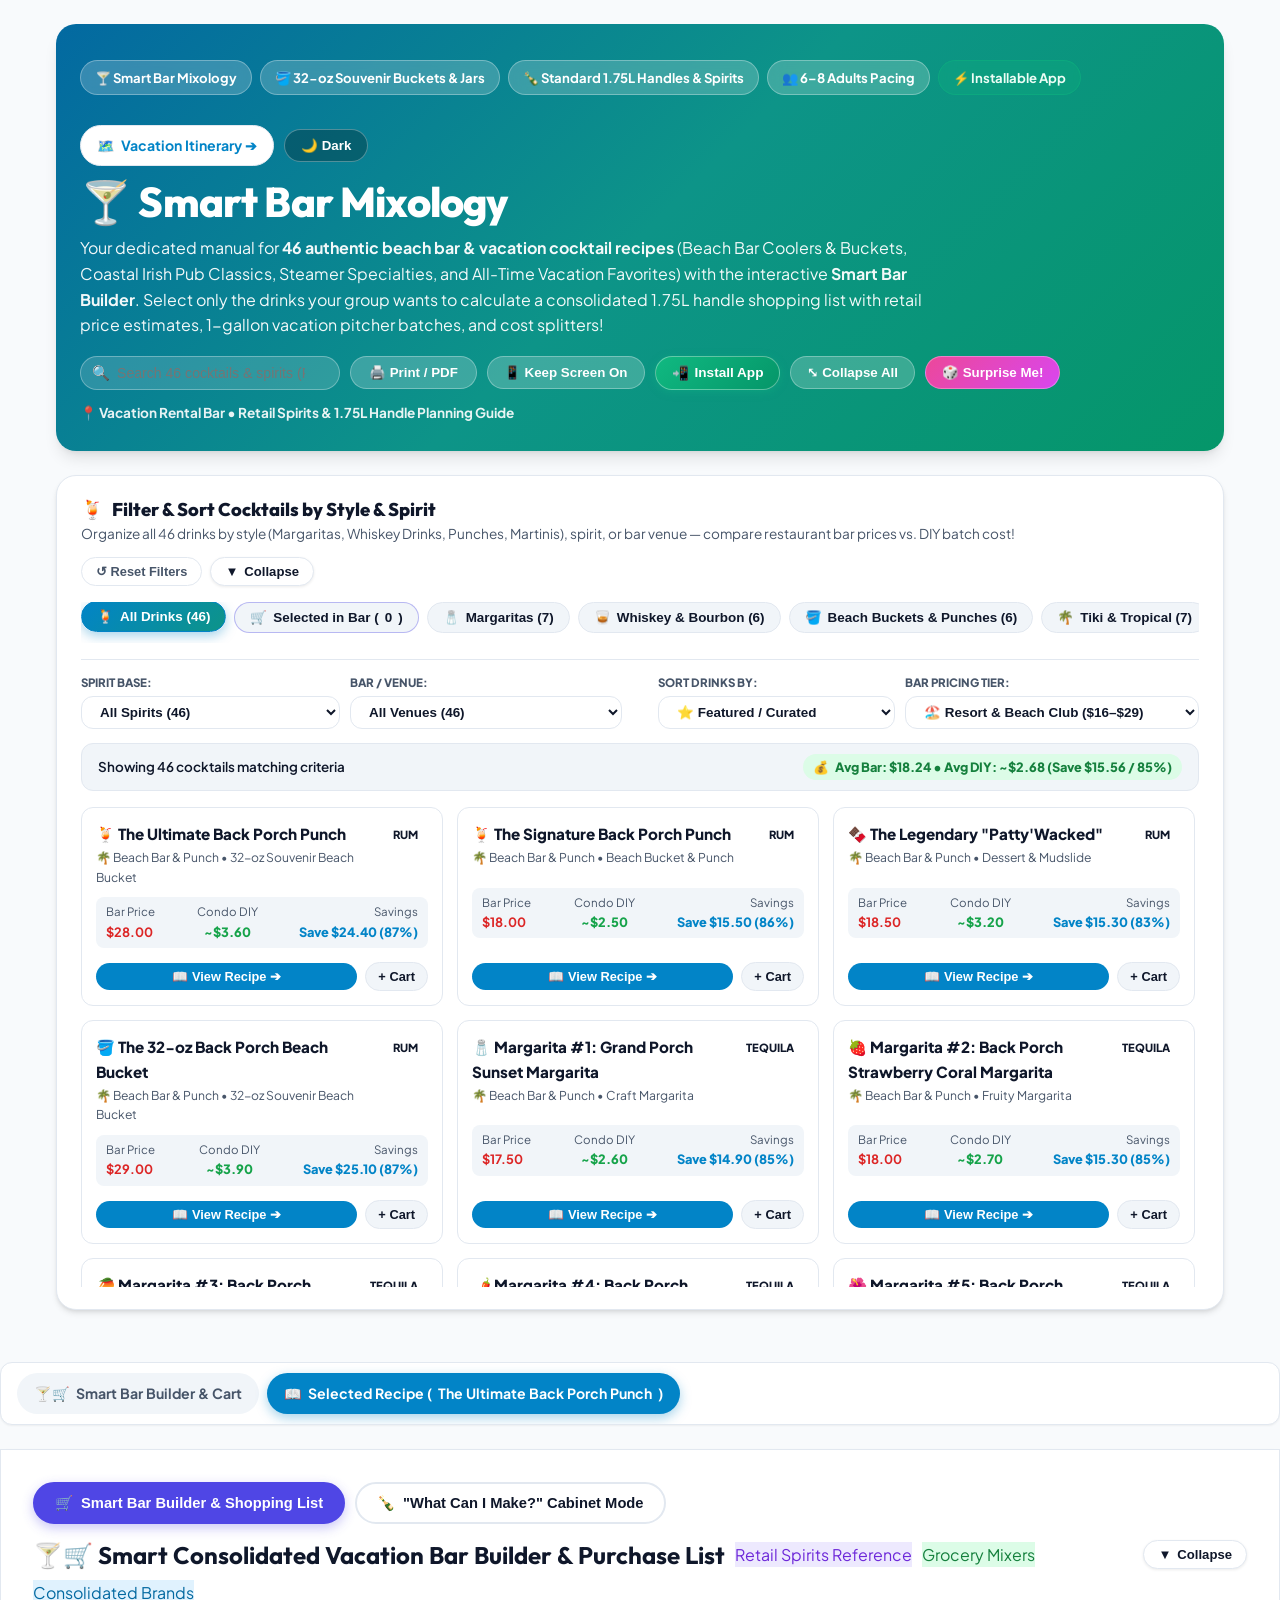
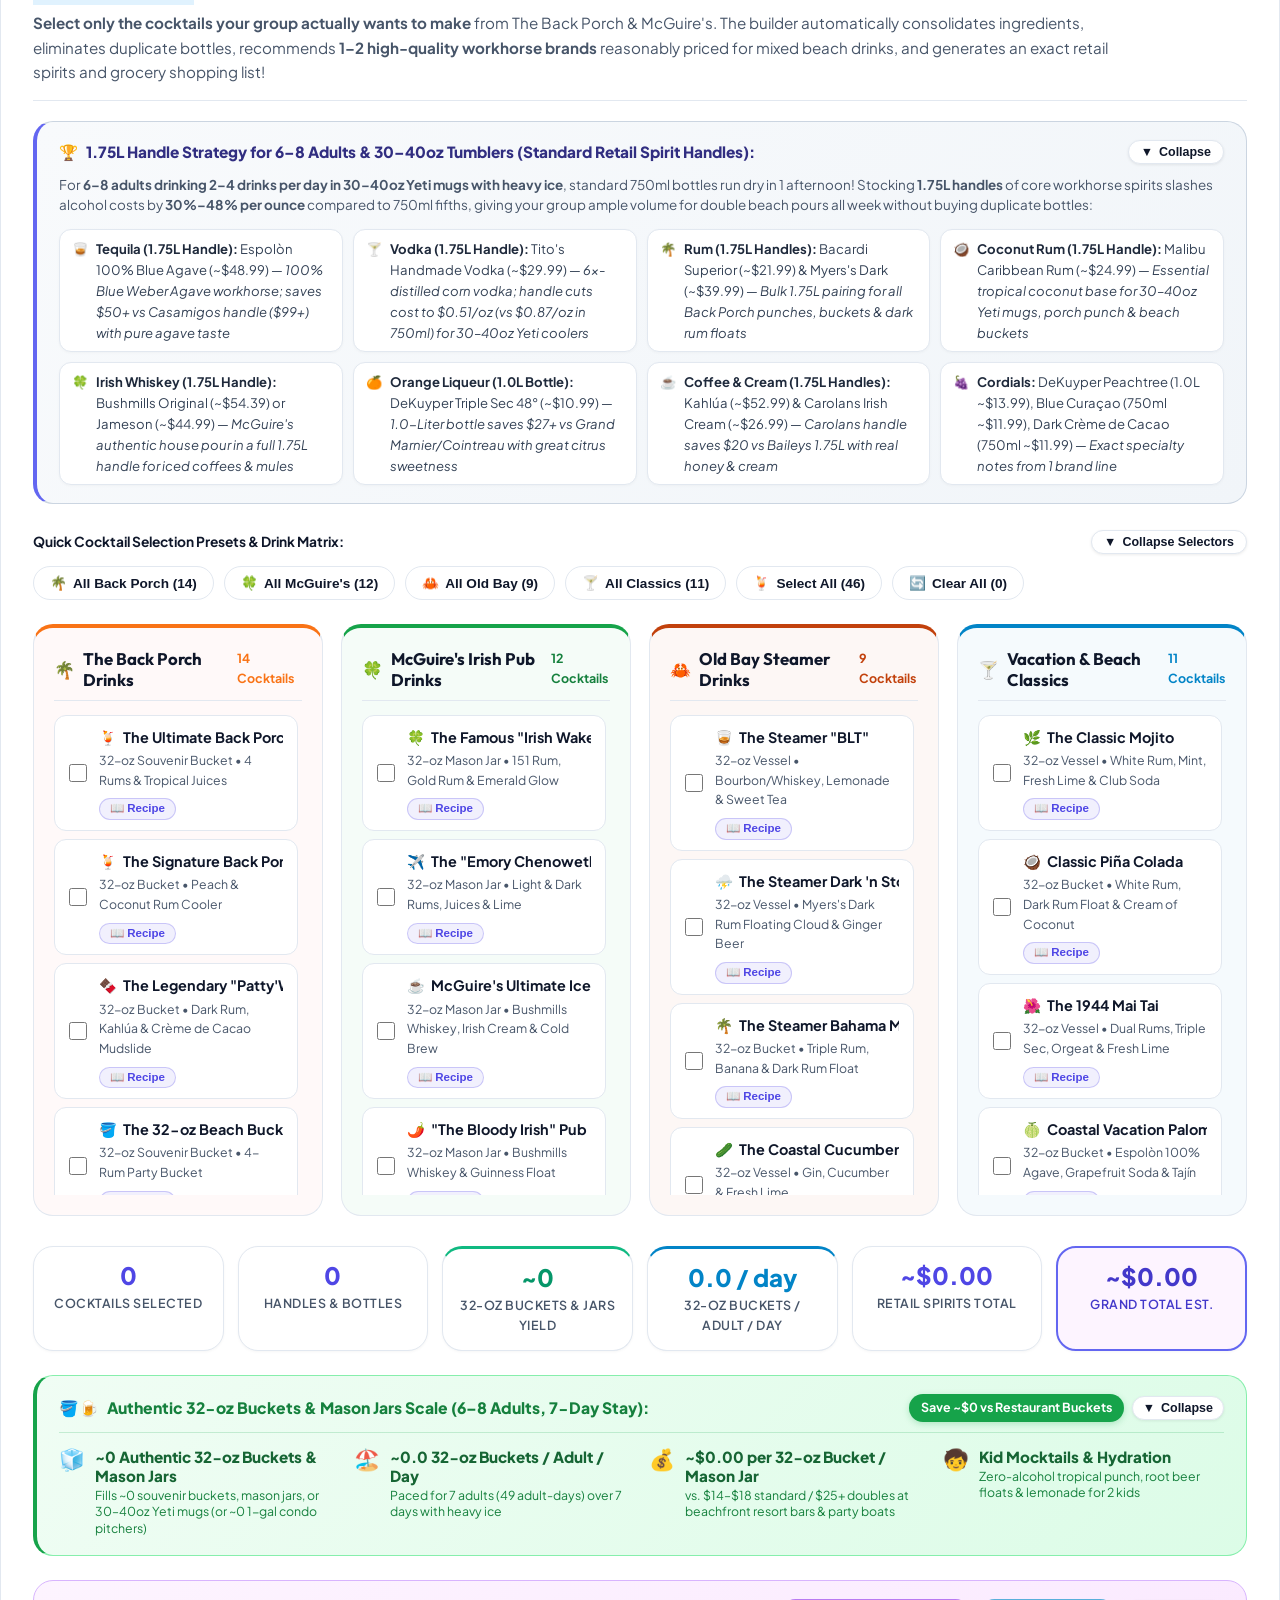
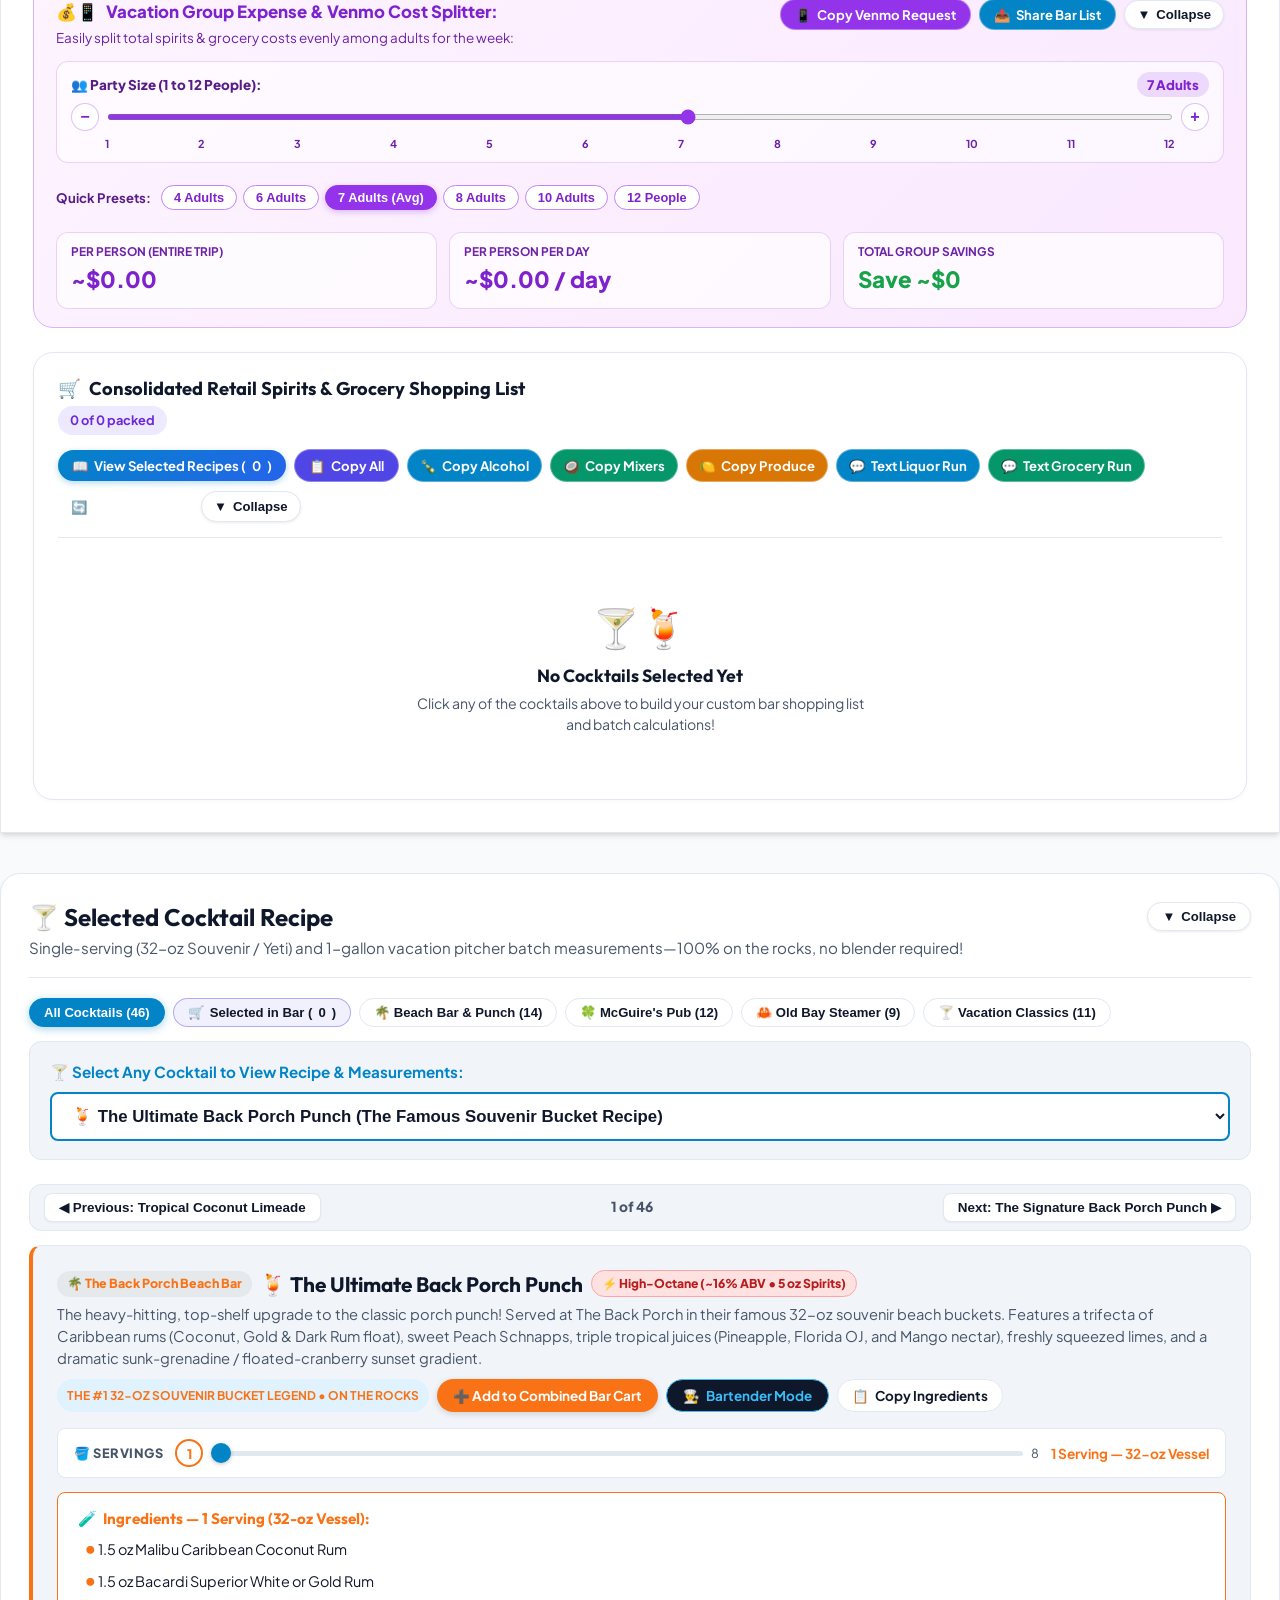
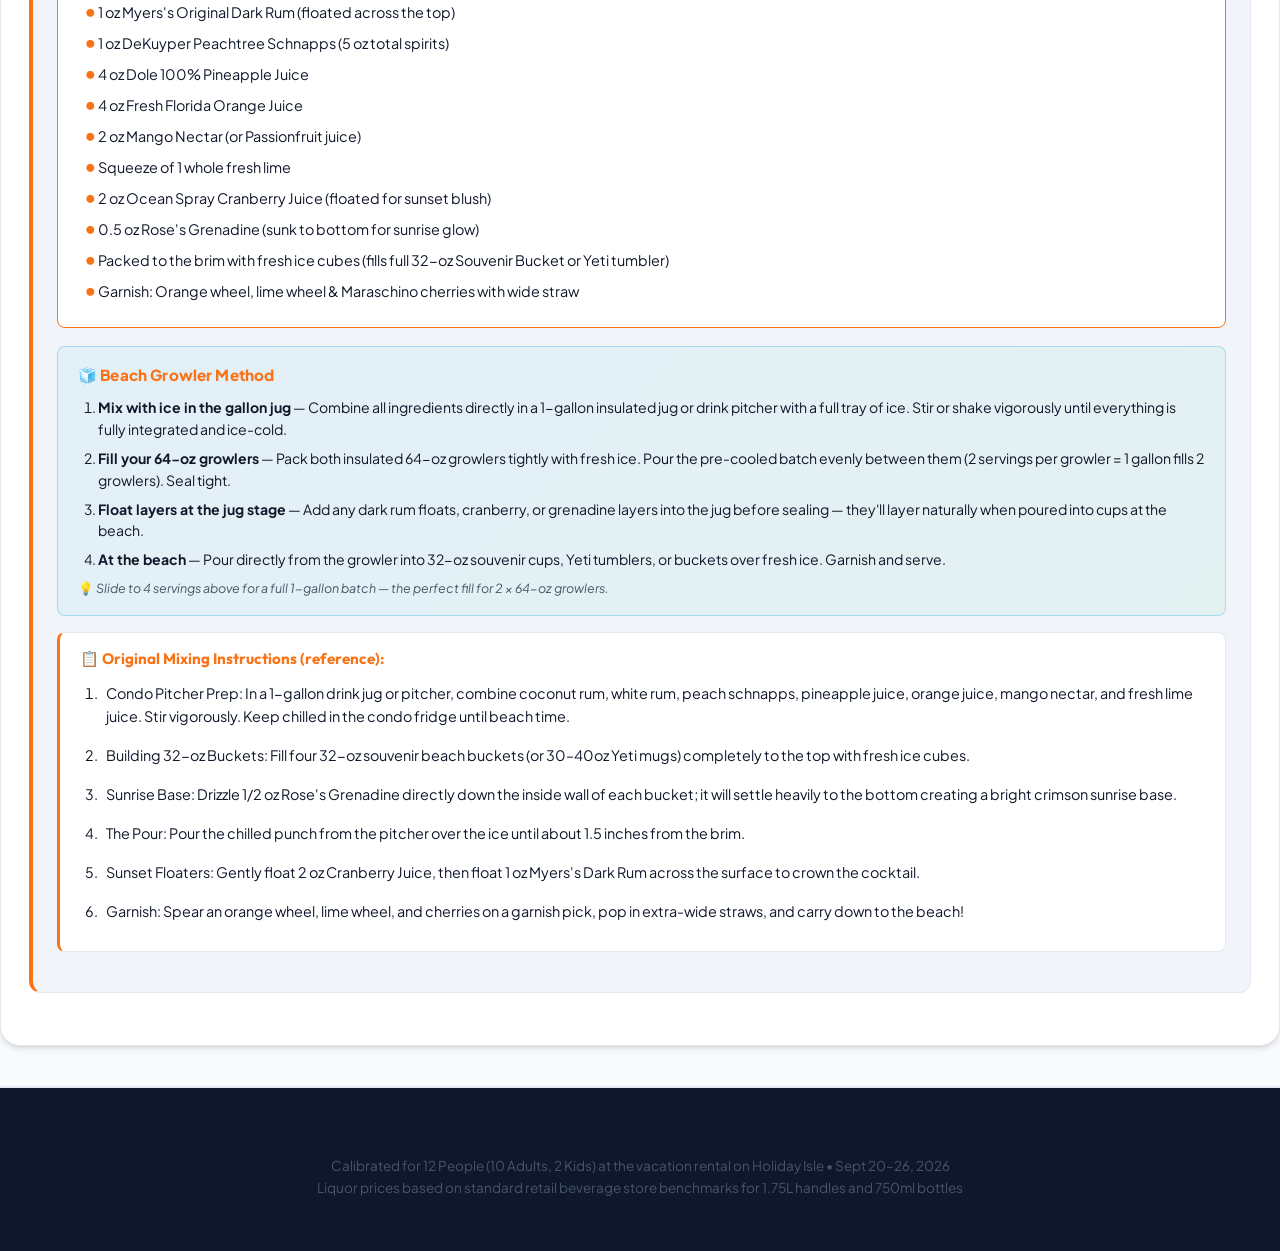
==== commit c979f6a4: "chore: remove 7-day vacation drink pairings section" ====
--- a/index.html
+++ b/index.html
@@ -199,73 +199,6 @@
       </div>
     </div>
 
-    </div>
-
-    <!-- 7-DAY DESTIN VACATION ITINERARY DRINK PAIRINGS -->
-    <div class="itinerary-pairings-card" id="itineraryPairingsCard">
-      <div class="itinerary-pairings-header" onclick="toggleItineraryPairings()">
-        <div style="display: flex; align-items: center; gap: 10px;">
-          <span style="font-size: 1.4rem;">📅🍹</span>
-          <div>
-            <h4 style="font-size: 1.05rem; margin: 0; color: var(--text-main);">7-Day Vacation "Drink of the Day" Occasion Pairings</h4>
-            <p style="font-size: 0.82rem; color: var(--text-muted); margin: 0;">Curated cocktail themes matching your Holiday Isle itinerary • Click any day to view &amp; batch</p>
-          </div>
-        </div>
-        <button type="button" class="section-collapse-btn" id="btnToggleItinerary" onclick="event.stopPropagation(); toggleSectionCollapse('itinerary')" title="Collapse or expand itinerary pairings">
-          <span>▼</span> Collapse
-        </button>
-      </div>
-      <div class="itinerary-pairings-grid" id="itineraryPairingsGrid">
-        <div class="itinerary-day-pill" onclick="navigateToRecipe('bp_ultimate_porchpunch')">
-          <div>
-            <div style="font-size: 0.74rem; font-weight: 800; color: var(--coral); text-transform: uppercase;">Day 1 (Arrival &amp; Balcony Kickoff)</div>
-            <div style="font-weight: 700; font-size: 0.88rem;">🍹 The Ultimate Back Porch Punch</div>
-          </div>
-          <span style="font-size: 0.8rem; color: var(--primary);">View ➔</span>
-        </div>
-        <div class="itinerary-day-pill" onclick="navigateToRecipe('mc_irish_wake')">
-          <div>
-            <div style="font-size: 0.74rem; font-weight: 800; color: #15803d; text-transform: uppercase;">Day 2 (Pub Night &amp; Group Toasts)</div>
-            <div style="font-weight: 700; font-size: 0.88rem;">🍀 McGuire's Irish Wake</div>
-          </div>
-          <span style="font-size: 0.8rem; color: var(--primary);">View ➔</span>
-        </div>
-        <div class="itinerary-day-pill" onclick="navigateToRecipe('bp_porchmargarita')">
-          <div>
-            <div style="font-size: 0.74rem; font-weight: 800; color: #0284c7; text-transform: uppercase;">Day 3 (Sunset &amp; Taco Fiesta)</div>
-            <div style="font-weight: 700; font-size: 0.88rem;">🧂 Grand Porch Sunset Margarita</div>
-          </div>
-          <span style="font-size: 0.8rem; color: var(--primary);">View ➔</span>
-        </div>
-        <div class="itinerary-day-pill" onclick="navigateToRecipe('bp_beachbucket')">
-          <div>
-            <div style="font-size: 0.74rem; font-weight: 800; color: var(--coral); text-transform: uppercase;">Day 4 (Sandbar, Boat &amp; Pool Day)</div>
-            <div style="font-weight: 700; font-size: 0.88rem;">🪣 32-oz Beach Bucket (No Glass!)</div>
-          </div>
-          <span style="font-size: 0.8rem; color: var(--primary);">View ➔</span>
-        </div>
-        <div class="itinerary-day-pill" onclick="navigateToRecipe('obs_blt')">
-          <div>
-            <div style="font-size: 0.74rem; font-weight: 800; color: #c2410c; text-transform: uppercase;">Day 5 (Seafood Boil &amp; Steamer Night)</div>
-            <div style="font-weight: 700; font-size: 0.88rem;">🥃 The Steamer "BLT" (Sweet Tea &amp; Lemonade)</div>
-          </div>
-          <span style="font-size: 0.8rem; color: #c2410c;">View ➔</span>
-        </div>
-        <div class="itinerary-day-pill" onclick="navigateToRecipe('cl_classic_espresso_martini')">
-          <div>
-            <div style="font-size: 0.74rem; font-weight: 800; color: #6366f1; text-transform: uppercase;">Day 6 (Fri Harbor Sunset)</div>
-            <div style="font-weight: 700; font-size: 0.88rem;">☕ Beach Espresso Martini</div>
-          </div>
-          <span style="font-size: 0.8rem; color: var(--primary);">View ➔</span>
-        </div>
-        <div class="itinerary-day-pill" onclick="navigateToRecipe('bp_bloodymary')">
-          <div>
-            <div style="font-size: 0.74rem; font-weight: 800; color: #dc2626; text-transform: uppercase;">Day 7 (Sat Brunch)</div>
-            <div style="font-weight: 700; font-size: 0.88rem;">🌶️ Spicy Gulf Coast Bloody Mary</div>
-          </div>
-          <span style="font-size: 0.8rem; color: var(--primary);">View ➔</span>
-        </div>
-      </div>
     </div>
 
 
--- a/css/styles.css
+++ b/css/styles.css
@@ -3865,55 +3865,6 @@
       border-color: #38bdf8;
     }
 
-    /* Itinerary Daily Pairings Accordion / Card */
-    .itinerary-pairings-card {
-      background: linear-gradient(135deg, rgba(2, 132, 199, 0.08) 0%, rgba(13, 148, 136, 0.08) 100%);
-      border: 1px solid rgba(2, 132, 199, 0.25);
-      border-radius: var(--radius-lg);
-      padding: 16px 20px;
-      margin-bottom: 24px;
-      transition: var(--transition);
-    }
-    body.dark-mode .itinerary-pairings-card {
-      background: rgba(2, 132, 199, 0.06);
-      border-color: #233554;
-    }
-    .itinerary-pairings-header {
-      display: flex;
-      align-items: center;
-      justify-content: space-between;
-      gap: 12px;
-      flex-wrap: wrap;
-      cursor: pointer;
-      user-select: none;
-    }
-    .itinerary-pairings-grid {
-      display: grid;
-      grid-template-columns: repeat(auto-fit, minmax(240px, 1fr));
-      gap: 10px;
-      margin-top: 14px;
-    }
-    .itinerary-day-pill {
-      background: var(--surface);
-      border: 1px solid var(--border);
-      border-radius: var(--radius-md);
-      padding: 10px 12px;
-      display: flex;
-      align-items: center;
-      justify-content: space-between;
-      gap: 10px;
-      transition: var(--transition);
-      cursor: pointer;
-    }
-    .itinerary-day-pill:hover {
-      border-color: var(--primary);
-      transform: translateY(-2px);
-      box-shadow: var(--shadow-sm);
-    }
-    body.dark-mode .itinerary-day-pill {
-      background: #0d1829;
-      border-color: #233554;
-    }
 
     /* Group Expense & Venmo Splitter */
     .expense-splitter-box {
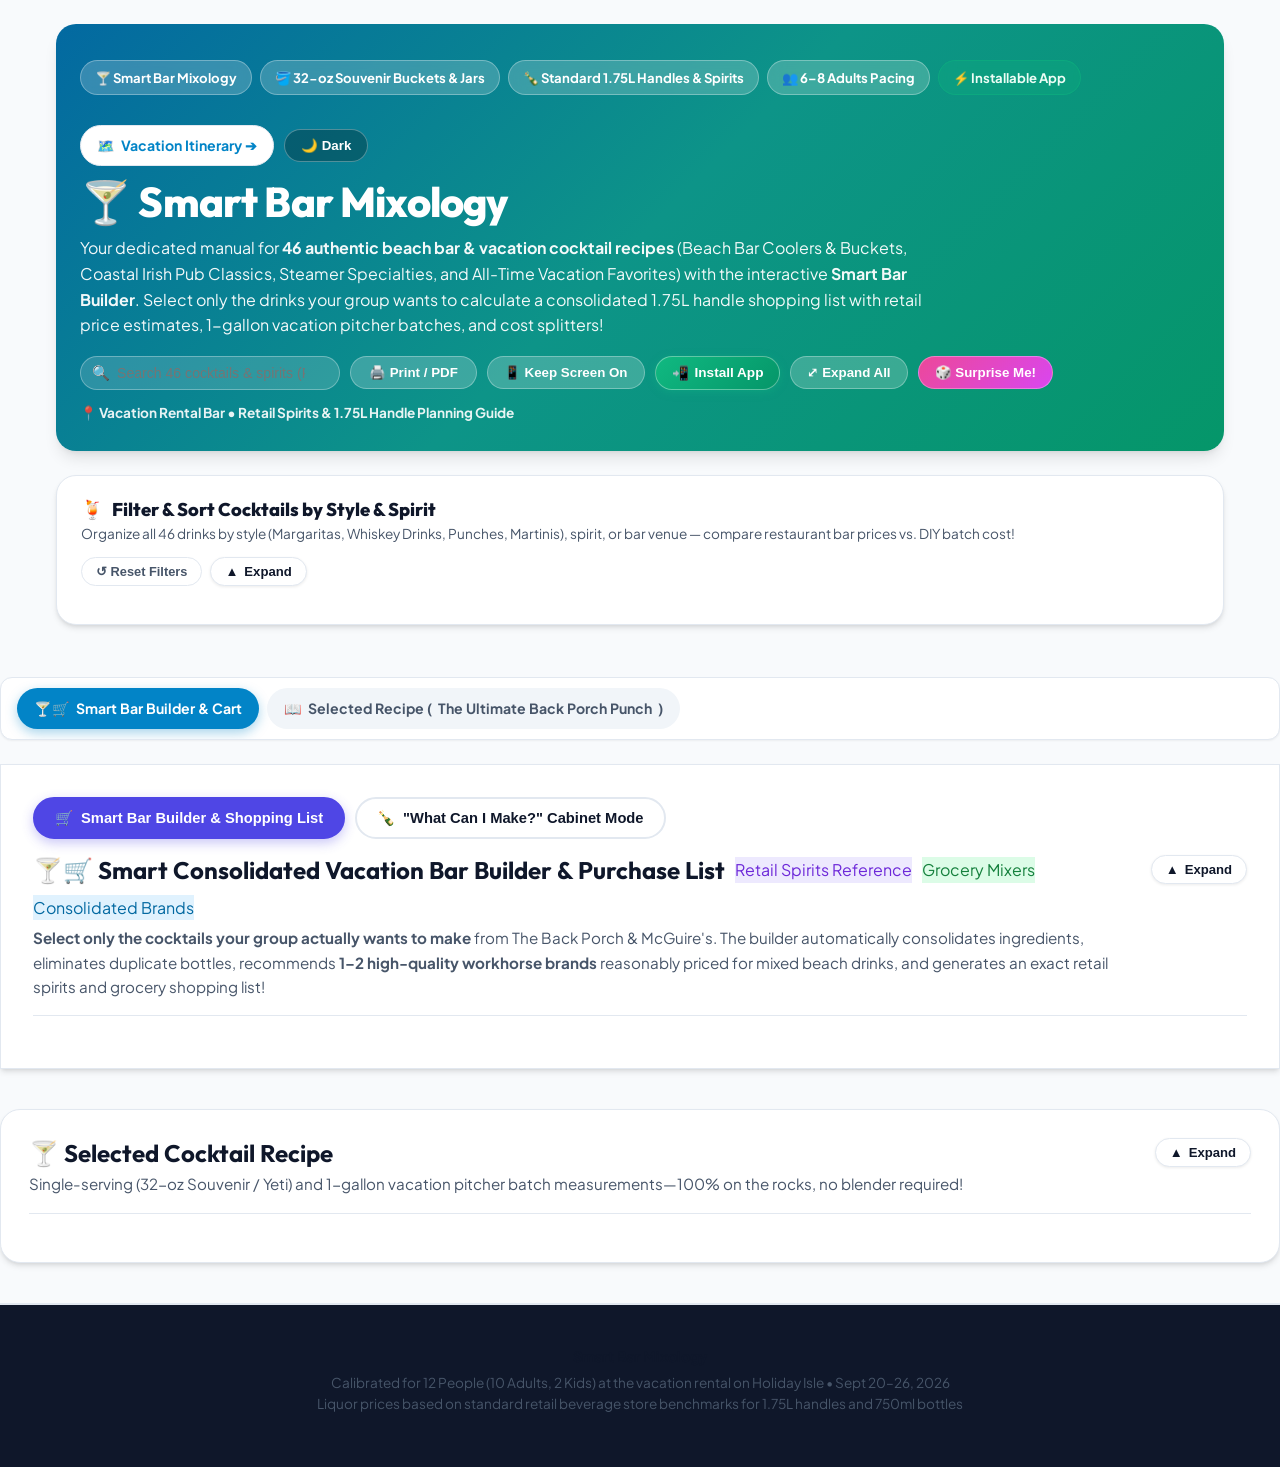
==== commit 0188470b: "feat: default all sections to collapsed on initial page load" ====
--- a/index.html
+++ b/index.html
@@ -85,7 +85,7 @@
             <span>📲</span> Install App
           </button>
           <button onclick="toggleAllSections()" class="btn btn-secondary" id="toggleAllSectionsBtn" style="padding: 8px 16px; border-radius: var(--radius-full); font-weight: 700; border: 1px solid rgba(255,255,255,0.3); background: rgba(255,255,255,0.2); color: #fff; cursor: pointer;" title="Expand or collapse all main sections on the page">
-            <span>⤡</span> Collapse All
+            <span>⤢</span> Expand All
           </button>
           <button onclick="openSurpriseModal()" class="btn btn-secondary" style="padding: 8px 16px; border-radius: var(--radius-full); font-weight: 700; background: linear-gradient(135deg, #ec4899 0%, #d946ef 100%); color: #fff; border: 1px solid rgba(255,255,255,0.3); cursor: pointer;" title="Randomly Pick a Cocktail for the Group!">
             <span>🎲</span> Surprise Me!
@@ -112,12 +112,12 @@
             ↺ Reset Filters
           </button>
           <button type="button" class="section-collapse-btn" id="btnToggleFilterHub" onclick="toggleSectionCollapse('masterFilterHub')" title="Collapse or expand cocktail filters &amp; gallery">
-            <span>▼</span> Collapse
+            <span>▲</span> Expand
           </button>
         </div>
       </div>
 
-      <div class="section-collapsible-body" id="masterFilterHubBody">
+      <div class="section-collapsible-body" id="masterFilterHubBody" style="display: none;">
       <!-- Row 1: Drink Style Filter Pills (WHAT it is) -->
       <div class="style-filter-pills" id="styleFilterPills">
         <button type="button" class="style-pill-btn active" onclick="setDrinkStyleFilter('all')"><span>🍹</span> All Drinks (46)</button>
@@ -270,11 +270,11 @@
           </p>
         </div>
         <button type="button" class="section-collapse-btn" id="btnToggleCustomBar" onclick="toggleSectionCollapse('custombar')" title="Collapse or expand Smart Bar Builder">
-          <span>▼</span> Collapse
-        </button>
-      </div>
-
-      <div class="section-collapsible-body" id="customBarBody">
+          <span>▲</span> Expand
+        </button>
+      </div>
+
+      <div class="section-collapsible-body" id="customBarBody" style="display: none;">
       <!-- BRAND CONSOLIDATION STRATEGY CALLOUT -->
       <div class="brand-strategy-box" id="brandStrategyBox">
         <div style="display: flex; justify-content: space-between; align-items: center; cursor: pointer; gap: 10px;" onclick="toggleSectionCollapse('brandStrategy')">
@@ -282,10 +282,10 @@
             <span>🏆</span> 1.75L Handle Strategy for 6–8 Adults &amp; 30–40oz Tumblers (Standard Retail Spirit Handles):
           </div>
           <button type="button" class="section-collapse-btn" id="btnToggleBrandStrategy" onclick="event.stopPropagation(); toggleSectionCollapse('brandStrategy')" style="padding: 4px 12px; font-size: 0.78rem;" title="Collapse or expand 1.75L handle strategy guide">
-            <span>▼</span> Collapse
+            <span>▲</span> Expand
           </button>
         </div>
-        <div id="brandStrategyBody">
+        <div id="brandStrategyBody" style="display: none;">
           <p class="brand-strategy-desc" style="margin-top: 10px;">
             For <strong>6–8 adults drinking 2–4 drinks per day in 30–40oz Yeti mugs with heavy ice</strong>, standard 750ml bottles run dry in 1 afternoon! Stocking <strong>1.75L handles</strong> of core workhorse spirits slashes alcohol costs by <strong>30%–48% per ounce</strong> compared to 750ml fifths, giving your group ample volume for double beach pours all week without buying duplicate bottles:
           </p>
@@ -330,7 +330,7 @@
       <div style="display: flex; align-items: center; justify-content: space-between; gap: 12px; flex-wrap: wrap; margin-bottom: 12px;">
         <span style="font-size: 0.86rem; font-weight: 700; color: var(--text-main);">Quick Cocktail Selection Presets &amp; Drink Matrix:</span>
         <button type="button" class="section-collapse-btn" id="btnToggleSelectors" onclick="toggleSectionCollapse('customBarSelectors')" style="padding: 4px 12px; font-size: 0.78rem;" title="Collapse or expand 46 cocktail selector matrix">
-          <span>▼</span> Collapse Selectors
+          <span>▲</span> Expand Selectors
         </button>
       </div>
       <div class="custom-bar-presets">
@@ -355,7 +355,7 @@
       </div>
 
       <!-- TWO COLUMN COCKTAIL SELECTOR GRID -->
-      <div class="custom-bar-venues-grid" id="customBarVenuesGrid">
+      <div class="custom-bar-venues-grid" id="customBarVenuesGrid" style="display: none;">
         <!-- BACK PORCH COLUMN -->
         <div class="venue-cocktail-box backporch-box">
           <div class="venue-box-header">
@@ -439,11 +439,11 @@
           <div style="display: flex; align-items: center; gap: 8px;">
             <span class="servings-savings-pill" id="servingsSavingsPill">Save ~$0 vs Beach Bars</span>
             <button type="button" class="section-collapse-btn" id="btnToggleServings" onclick="event.stopPropagation(); toggleSectionCollapse('servingsBreakdown')" style="padding: 4px 10px; font-size: 0.78rem;" title="Collapse or expand servings scale">
-              <span>▼</span> Collapse
-            </button>
-          </div>
-        </div>
-        <div id="servingsBreakdownBody">
+              <span>▲</span> Expand
+            </button>
+          </div>
+        </div>
+        <div id="servingsBreakdownBody" style="display: none;">
         <div class="servings-breakdown-grid">
           <div class="servings-item">
             <span class="servings-icon">🧊</span>
@@ -496,12 +496,12 @@
               <span>📤</span> Share Bar List
             </button>
             <button type="button" class="section-collapse-btn" id="btnToggleExpenseSplitter" onclick="toggleSectionCollapse('expenseSplitter')" style="padding: 6px 12px; font-size: 0.82rem;" title="Collapse or expand expense splitter">
-              <span>▼</span> Collapse
-            </button>
-          </div>
-        </div>
-
-        <div id="expenseSplitterBody">
+              <span>▲</span> Expand
+            </button>
+          </div>
+        </div>
+
+        <div id="expenseSplitterBody" style="display: none;">
         <!-- 1 TO 12 PEOPLE SLIDING BAR -->
         <div style="background: rgba(255, 255, 255, 0.6); padding: 10px 14px; border-radius: var(--radius-md); border: 1px solid rgba(147, 51, 234, 0.2); margin-bottom: 12px;">
           <div style="display: flex; justify-content: space-between; align-items: center; margin-bottom: 6px;">
@@ -582,13 +582,13 @@
               <span>🔄</span> Reset Checks
             </button>
             <button type="button" class="section-collapse-btn" id="btnToggleCart" onclick="toggleSectionCollapse('customCart')" style="padding: 7px 12px; font-size: 0.82rem;" title="Collapse or expand shopping list items">
-              <span>▼</span> Collapse
+              <span>▲</span> Expand
             </button>
           </div>
         </div>
 
         <!-- ITEMS RENDER TARGET -->
-        <div id="customBarCartDisplayArea">
+        <div id="customBarCartDisplayArea" style="display: none;">
           <!-- Populated by JS -->
         </div>
       </div>
@@ -609,11 +609,11 @@
           </p>
         </div>
         <button type="button" class="section-collapse-btn" id="btnToggleRecipes" onclick="toggleSectionCollapse('recipes')" title="Collapse or expand Selected Recipe section">
-          <span>▼</span> Collapse
-        </button>
-      </div>
-
-      <div class="section-collapsible-body" id="recipesBody">
+          <span>▲</span> Expand
+        </button>
+      </div>
+
+      <div class="section-collapsible-body" id="recipesBody" style="display: none;">
       <!-- Quick Category Filter Chips for the Recipe Selector -->
       <div class="recipe-category-chips" id="recipeCategoryChips" style="display: flex; gap: 8px; flex-wrap: wrap; margin-bottom: 14px;">
         <button type="button" class="filter-chip active" id="rcat_all" onclick="filterRecipeCategory('all')">All Cocktails (46)</button>
--- a/css/styles.css
+++ b/css/styles.css
@@ -1702,8 +1702,10 @@
       font-size: 0.9rem;
       color: var(--text-main);
     }
-    /* Tap-to-check recipe step item */
-    .recipe-step-item {
+    /* Tap-to-check recipe step item, ingredient item, and growler instructions */
+    .recipe-step-item,
+    .recipe-ingredient-item,
+    .growler-step-item {
       cursor: pointer;
       border-radius: 6px;
       padding: 4px 6px;
@@ -1712,22 +1714,30 @@
       -webkit-user-select: none;
       position: relative;
     }
-    .recipe-step-item:hover {
+    .recipe-step-item:hover,
+    .recipe-ingredient-item:hover,
+    .growler-step-item:hover {
       background: rgba(16, 185, 129, 0.07);
     }
-    .recipe-step-item::after {
+    .recipe-step-item::after,
+    .recipe-ingredient-item::after,
+    .growler-step-item::after {
       content: '';
       font-size: 0.75rem;
       margin-left: 8px;
       opacity: 0;
       transition: opacity 0.15s;
     }
-    .recipe-step-item.step-done {
+    .recipe-step-item.step-done,
+    .recipe-ingredient-item.step-done,
+    .growler-step-item.step-done {
       text-decoration: line-through;
       color: var(--text-muted);
       background: rgba(16, 185, 129, 0.09);
     }
-    .recipe-step-item.step-done::after {
+    .recipe-step-item.step-done::after,
+    .recipe-ingredient-item.step-done::after,
+    .growler-step-item.step-done::after {
       content: '✓';
       color: #16a34a;
       font-weight: 900;
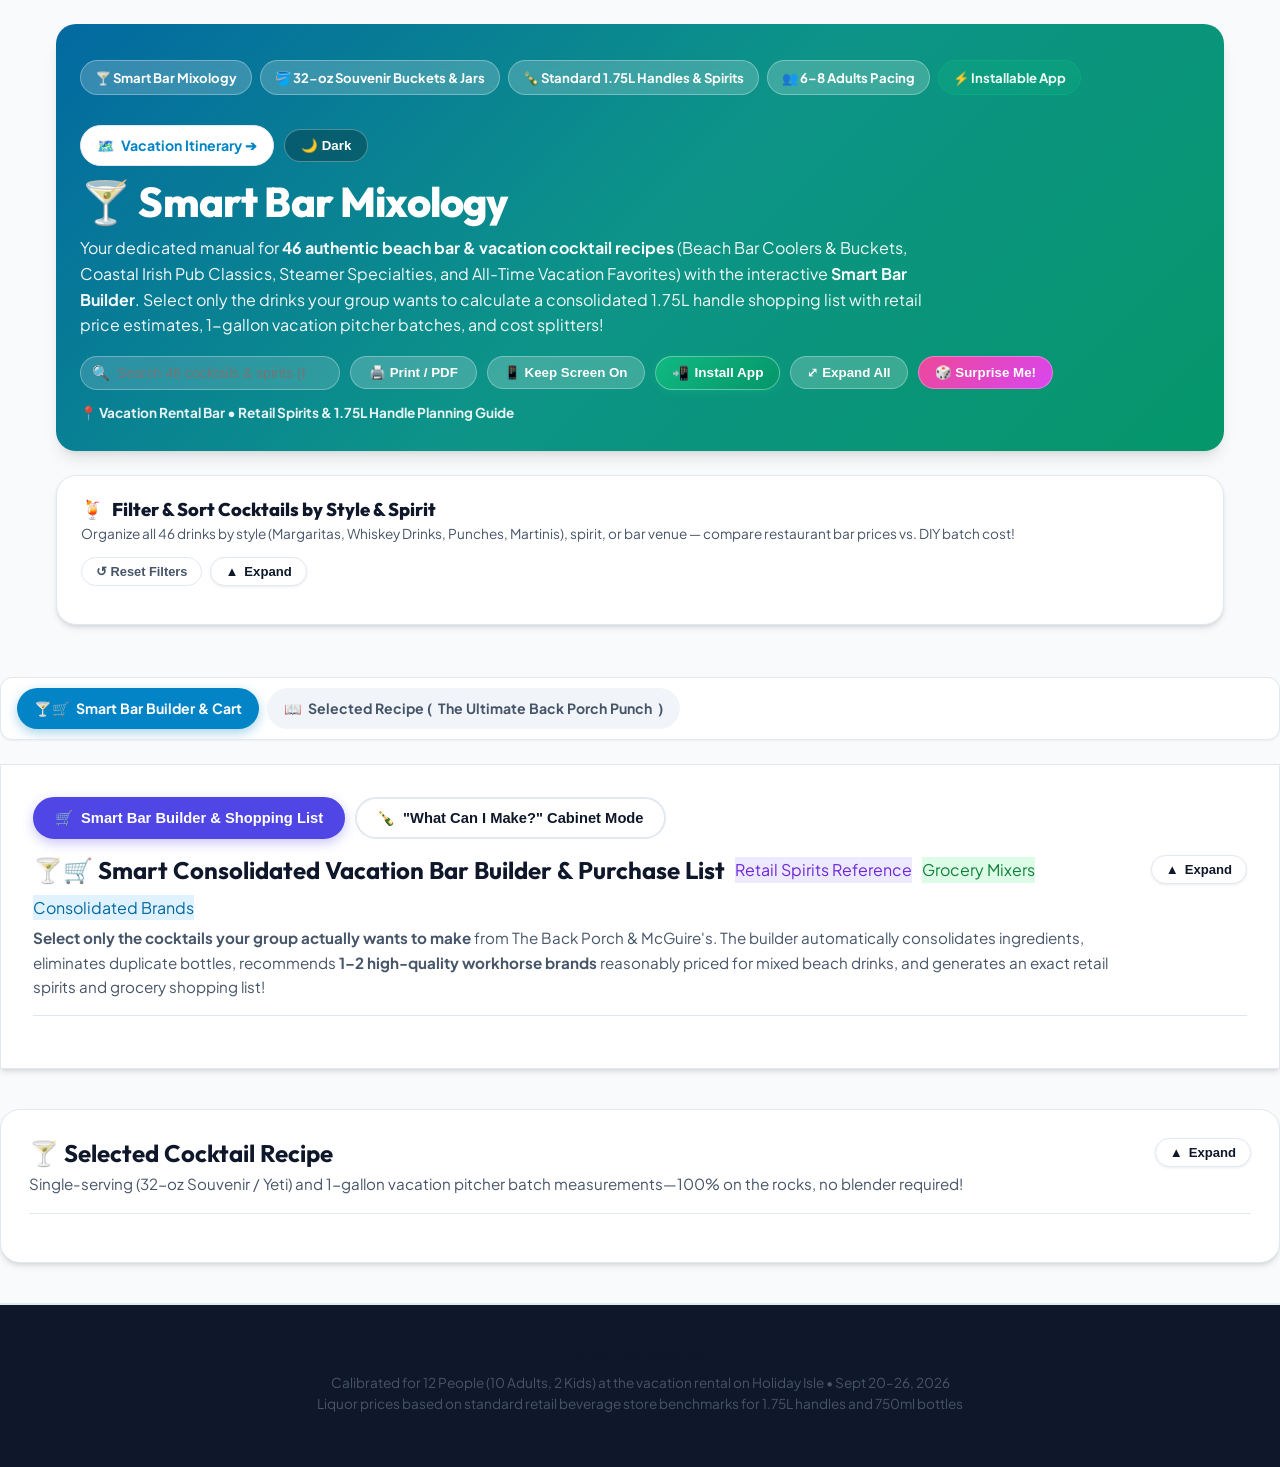
==== commit 6ac862c1: "feat: remove Bartender Mode and replace with recipe Keep Screen On toggle" ====
--- a/index.html
+++ b/index.html
@@ -821,42 +821,6 @@
     </div>
   </div>
 
-  <!-- FULL-SCREEN KITCHEN / BEACH BARTENDER MODE MODAL -->
-  <div id="bartenderModal" class="bartender-modal-backdrop" onclick="closeBartenderModal(event)">
-    <div class="bartender-modal-card" onclick="event.stopPropagation()">
-      <button class="pwa-modal-close" style="color: #94a3b8;" onclick="closeBartenderModal()">&times;</button>
-      <div style="display: flex; align-items: center; gap: 8px; margin-bottom: 8px;">
-        <span style="font-size: 1.8rem;">👨‍🍳</span>
-        <div>
-          <h3 id="btModalTitle" style="font-size: 1.35rem; margin: 0; color: #38bdf8;">Cocktail Name</h3>
-          <span id="btModalVessel" style="font-size: 0.8rem; color: #94a3b8;">Portioned for 32-oz Bucket</span>
-        </div>
-      </div>
-
-      <div class="timer-display-box">
-        <div style="font-size: 0.8rem; font-weight: 700; color: #94a3b8; text-transform: uppercase; letter-spacing: 0.5px;">Shake &amp; Chill Timer</div>
-        <div class="timer-digits" id="timerDigits">00:20</div>
-        <div style="display: flex; justify-content: center; gap: 8px;">
-          <button class="qol-btn" id="timerStartBtn" onclick="toggleShakeTimer()" style="background: #38bdf8; color: #0f172a; font-weight: 800; padding: 6px 16px;">▶ Start 20s</button>
-          <button class="qol-btn" onclick="resetShakeTimer()" style="background: rgba(255,255,255,0.15); color: #fff; padding: 6px 14px;">↺ Reset</button>
-        </div>
-      </div>
-
-      <h4 style="color: #f8fafc; font-size: 1.05rem; margin: 16px 0 8px;">📋 Ingredients Checklist:</h4>
-      <ul id="btModalIngredients" style="list-style: none; padding: 0; margin-bottom: 18px; display: flex; flex-direction: column; gap: 8px;">
-        <!-- Populated by JS -->
-      </ul>
-
-      <h4 style="color: #f8fafc; font-size: 1.05rem; margin: 16px 0 8px;">🍸 Step-by-Step Instructions:</h4>
-      <ol id="btModalSteps" style="padding-left: 20px; color: #cbd5e1; font-size: 0.95rem; line-height: 1.6; display: flex; flex-direction: column; gap: 8px;">
-        <!-- Populated by JS -->
-      </ol>
-
-      <button class="btn btn-secondary" onclick="closeBartenderModal()" style="margin-top: 18px; width: 100%; padding: 10px; border-radius: var(--radius-full); font-weight: 700; background: #38bdf8; color: #0f172a; border: none; cursor: pointer;">
-        Done Mixing!
-      </button>
-    </div>
-  </div>
 
   <!-- SURPRISE ME RANDOMIZER MODAL -->
   <div id="surpriseModal" class="surprise-modal-backdrop" onclick="closeSurpriseModal(event)">
--- a/css/styles.css
+++ b/css/styles.css
@@ -1598,6 +1598,43 @@
       padding: 24px;
       margin-bottom: 24px;
     }
+    .recipe-card-header {
+      display: flex;
+      justify-content: space-between;
+      align-items: flex-start;
+      gap: 12px;
+      margin-bottom: 16px;
+    }
+    .recipe-venue-pill {
+      display: inline-flex;
+      align-items: center;
+      gap: 5px;
+      font-size: 0.76rem;
+      font-weight: 800;
+      text-transform: uppercase;
+      letter-spacing: 0.04em;
+      padding: 3px 10px;
+      border-radius: 999px;
+      border: 1.5px solid currentColor;
+      background: transparent;
+      line-height: 1.4;
+    }
+    body.dark-mode .recipe-venue-pill {
+      background: rgba(255, 255, 255, 0.05) !important;
+    }
+    .recipe-card-title {
+      font-size: 1.35rem;
+      font-weight: 800;
+      color: var(--text-main);
+      margin: 0 0 6px 0;
+      line-height: 1.3;
+    }
+    .recipe-card-desc {
+      font-size: 0.92rem;
+      color: var(--text-muted);
+      margin: 0;
+      line-height: 1.55;
+    }
     .recipe-title-bar {
       display: flex;
       flex-wrap: wrap;
@@ -1744,11 +1781,22 @@
       opacity: 1;
     }
     /* Wake Lock button active glow */
-    #wakeLockToggleBtn.active {
+    #wakeLockToggleBtn.active,
+    .recipe-wakelock-btn.active {
       background: rgba(251, 191, 36, 0.28) !important;
       border-color: rgba(251, 191, 36, 0.6) !important;
       color: #fbbf24 !important;
       box-shadow: 0 0 0 2px rgba(251, 191, 36, 0.22);
+    }
+    .recipe-wakelock-btn {
+      background: #1e293b;
+      color: #fff;
+      border: 1px solid rgba(255, 255, 255, 0.15);
+      cursor: pointer;
+      transition: var(--transition);
+    }
+    .recipe-wakelock-btn:hover {
+      background: #334155;
     }
     /* ── Servings Scaler Row ─────────────────────────────── */
     .servings-scaler-row {
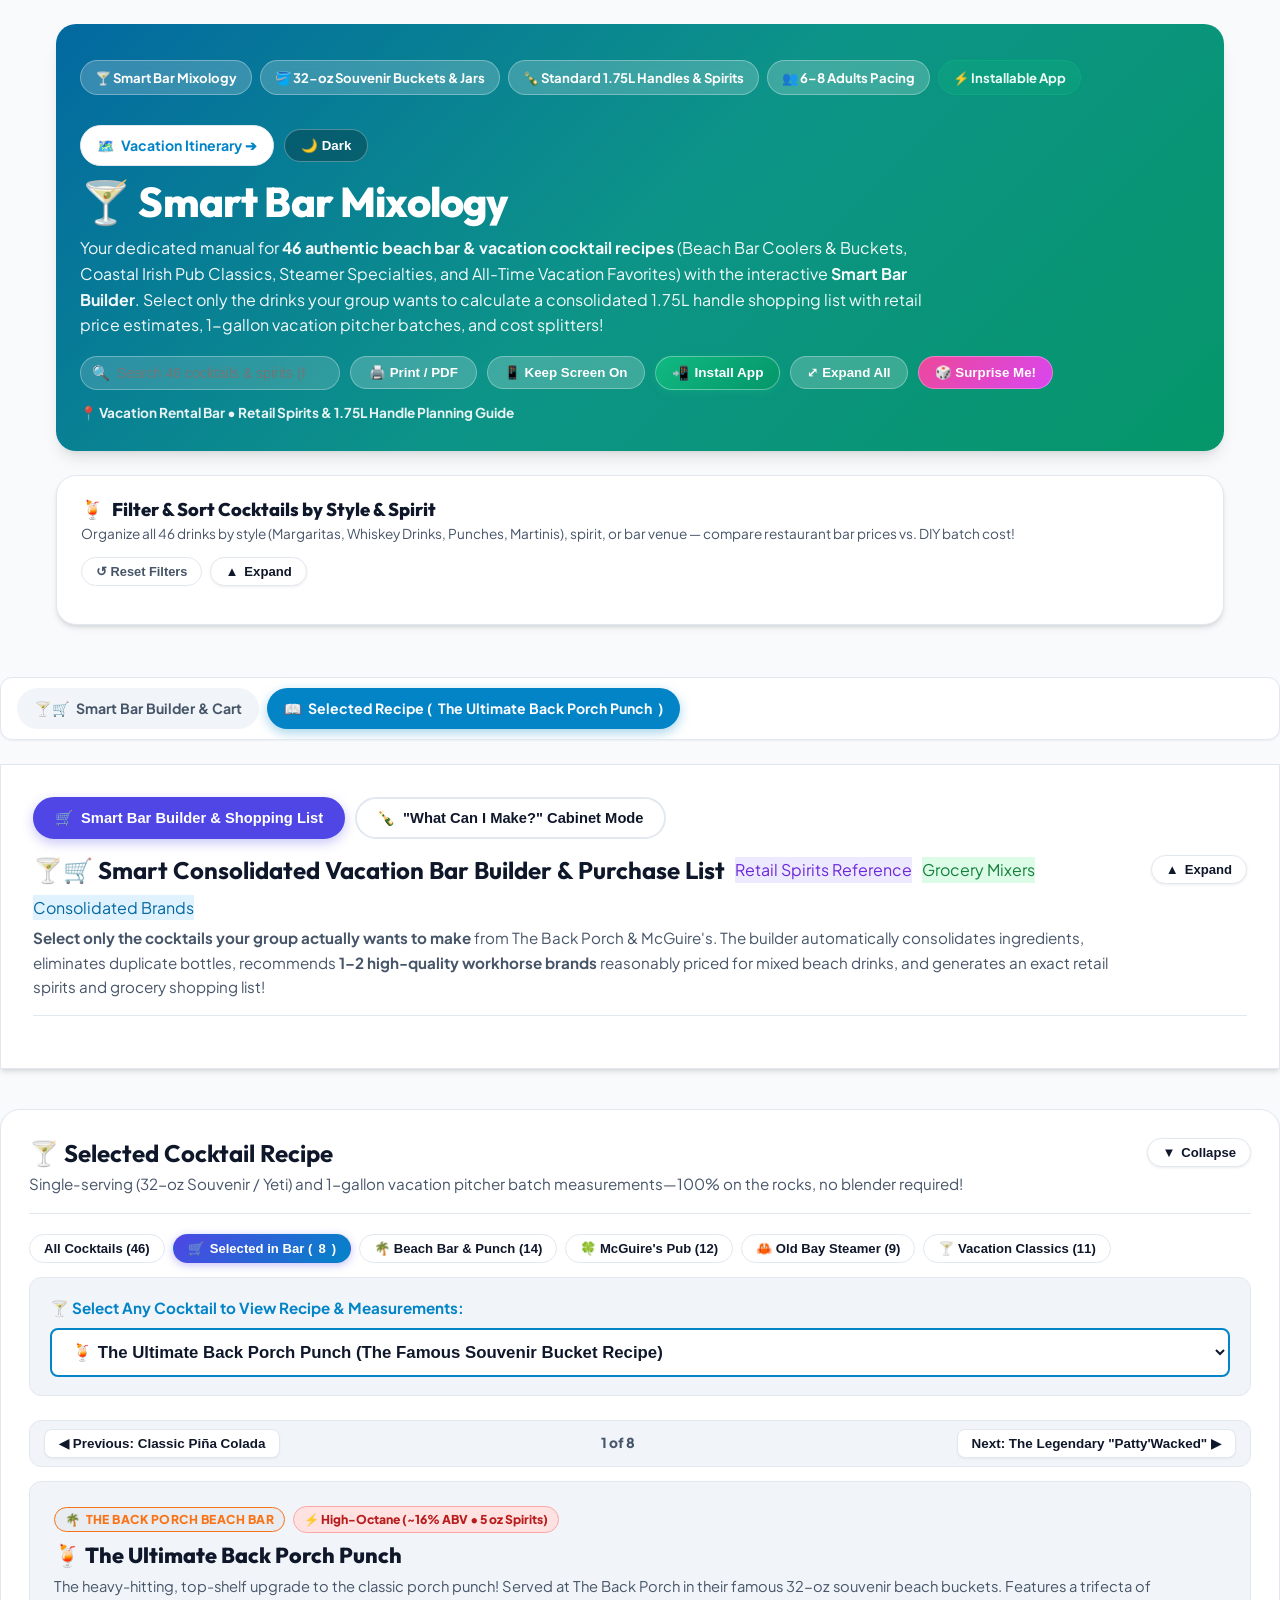
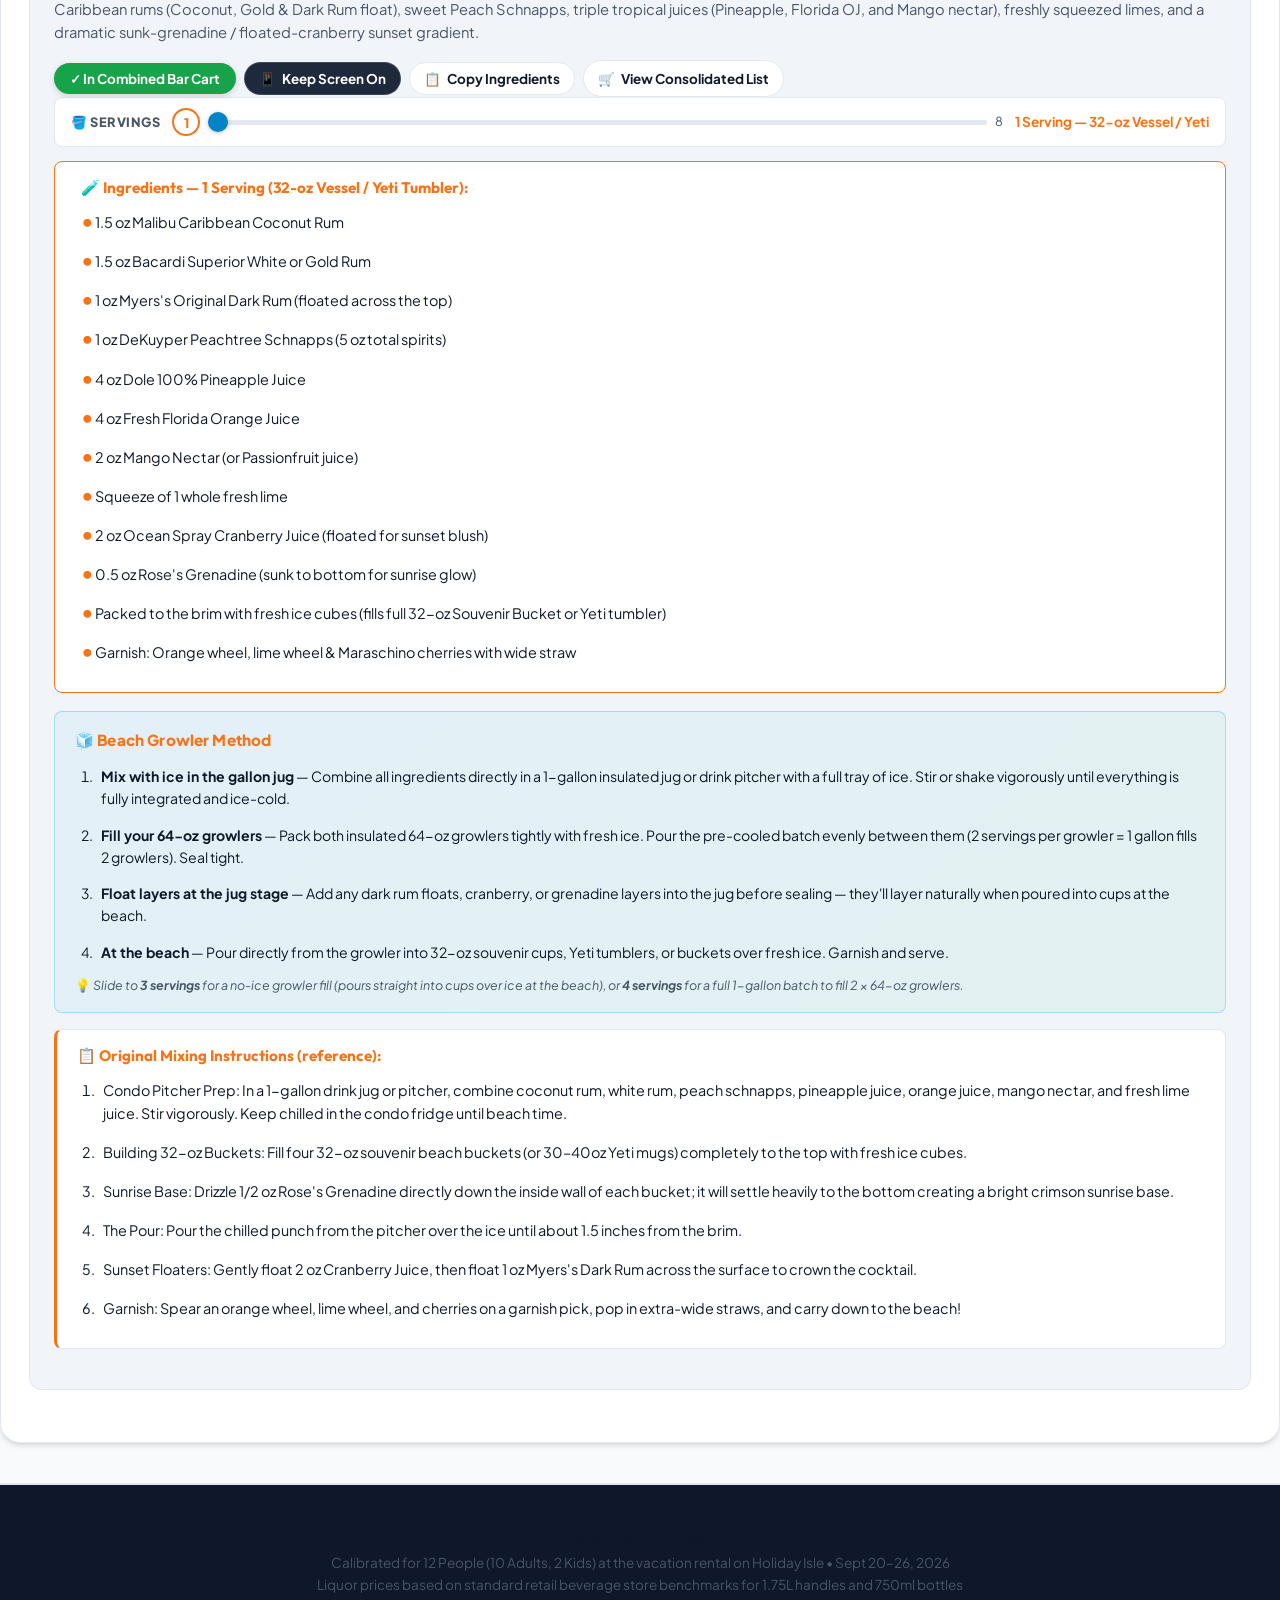
==== commit 67a5c03e: "feat: keep recipe section uncollapsed by default and default filter to selected in bar list" ====
--- a/index.html
+++ b/index.html
@@ -609,15 +609,15 @@
           </p>
         </div>
         <button type="button" class="section-collapse-btn" id="btnToggleRecipes" onclick="toggleSectionCollapse('recipes')" title="Collapse or expand Selected Recipe section">
-          <span>▲</span> Expand
-        </button>
-      </div>
-
-      <div class="section-collapsible-body" id="recipesBody" style="display: none;">
+          <span>▼</span> Collapse
+        </button>
+      </div>
+
+      <div class="section-collapsible-body" id="recipesBody">
       <!-- Quick Category Filter Chips for the Recipe Selector -->
       <div class="recipe-category-chips" id="recipeCategoryChips" style="display: flex; gap: 8px; flex-wrap: wrap; margin-bottom: 14px;">
-        <button type="button" class="filter-chip active" id="rcat_all" onclick="filterRecipeCategory('all')">All Cocktails (46)</button>
-        <button type="button" class="filter-chip" id="rcat_selected" onclick="filterRecipeCategory('selected')"><span>🛒</span> Selected in Bar (<span id="rcat_selected_count">0</span>)</button>
+        <button type="button" class="filter-chip" id="rcat_all" onclick="filterRecipeCategory('all')">All Cocktails (46)</button>
+        <button type="button" class="filter-chip active" id="rcat_selected" onclick="filterRecipeCategory('selected')"><span>🛒</span> Selected in Bar (<span id="rcat_selected_count">0</span>)</button>
         <button type="button" class="filter-chip" id="rcat_bp" onclick="filterRecipeCategory('bp')">🌴 Beach Bar &amp; Punch (14)</button>
         <button type="button" class="filter-chip" id="rcat_mc" onclick="filterRecipeCategory('mc')">🍀 McGuire's Pub (12)</button>
         <button type="button" class="filter-chip" id="rcat_obs" onclick="filterRecipeCategory('obs')">🦀 Old Bay Steamer (9)</button>
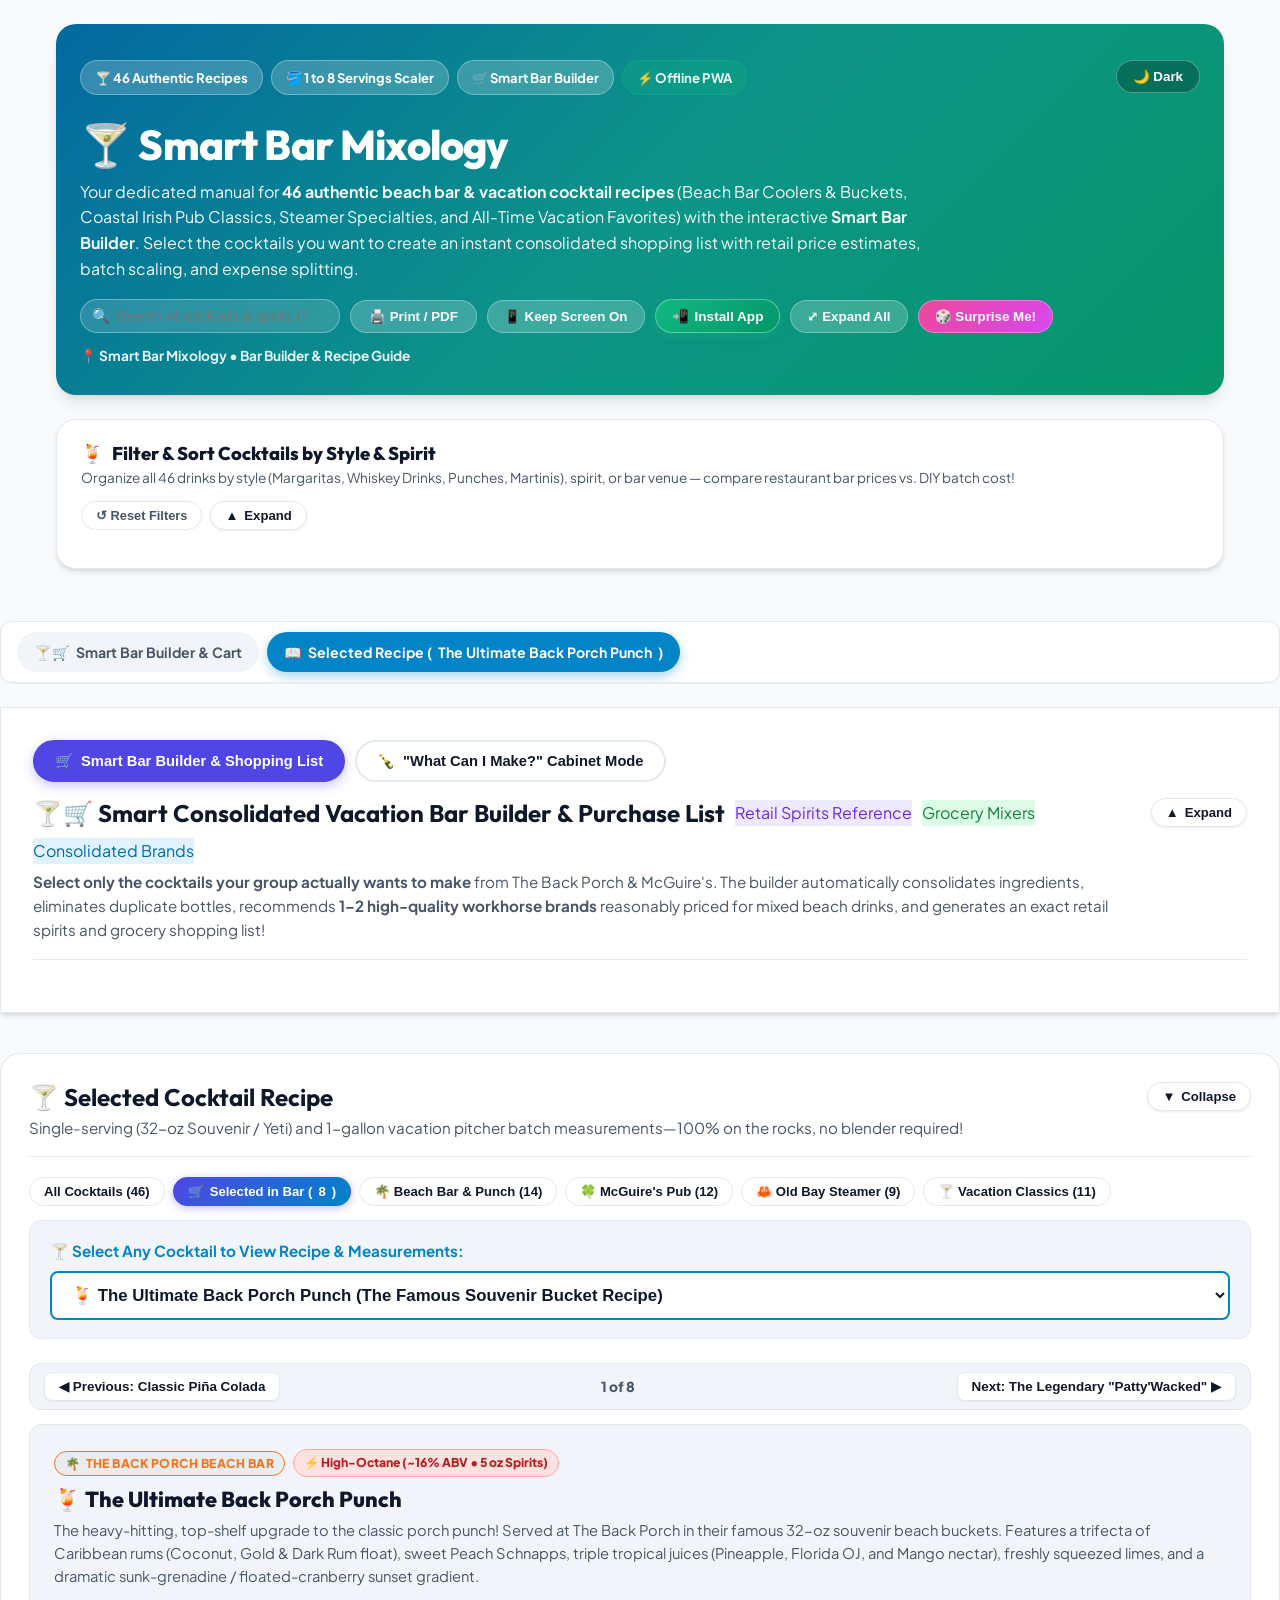
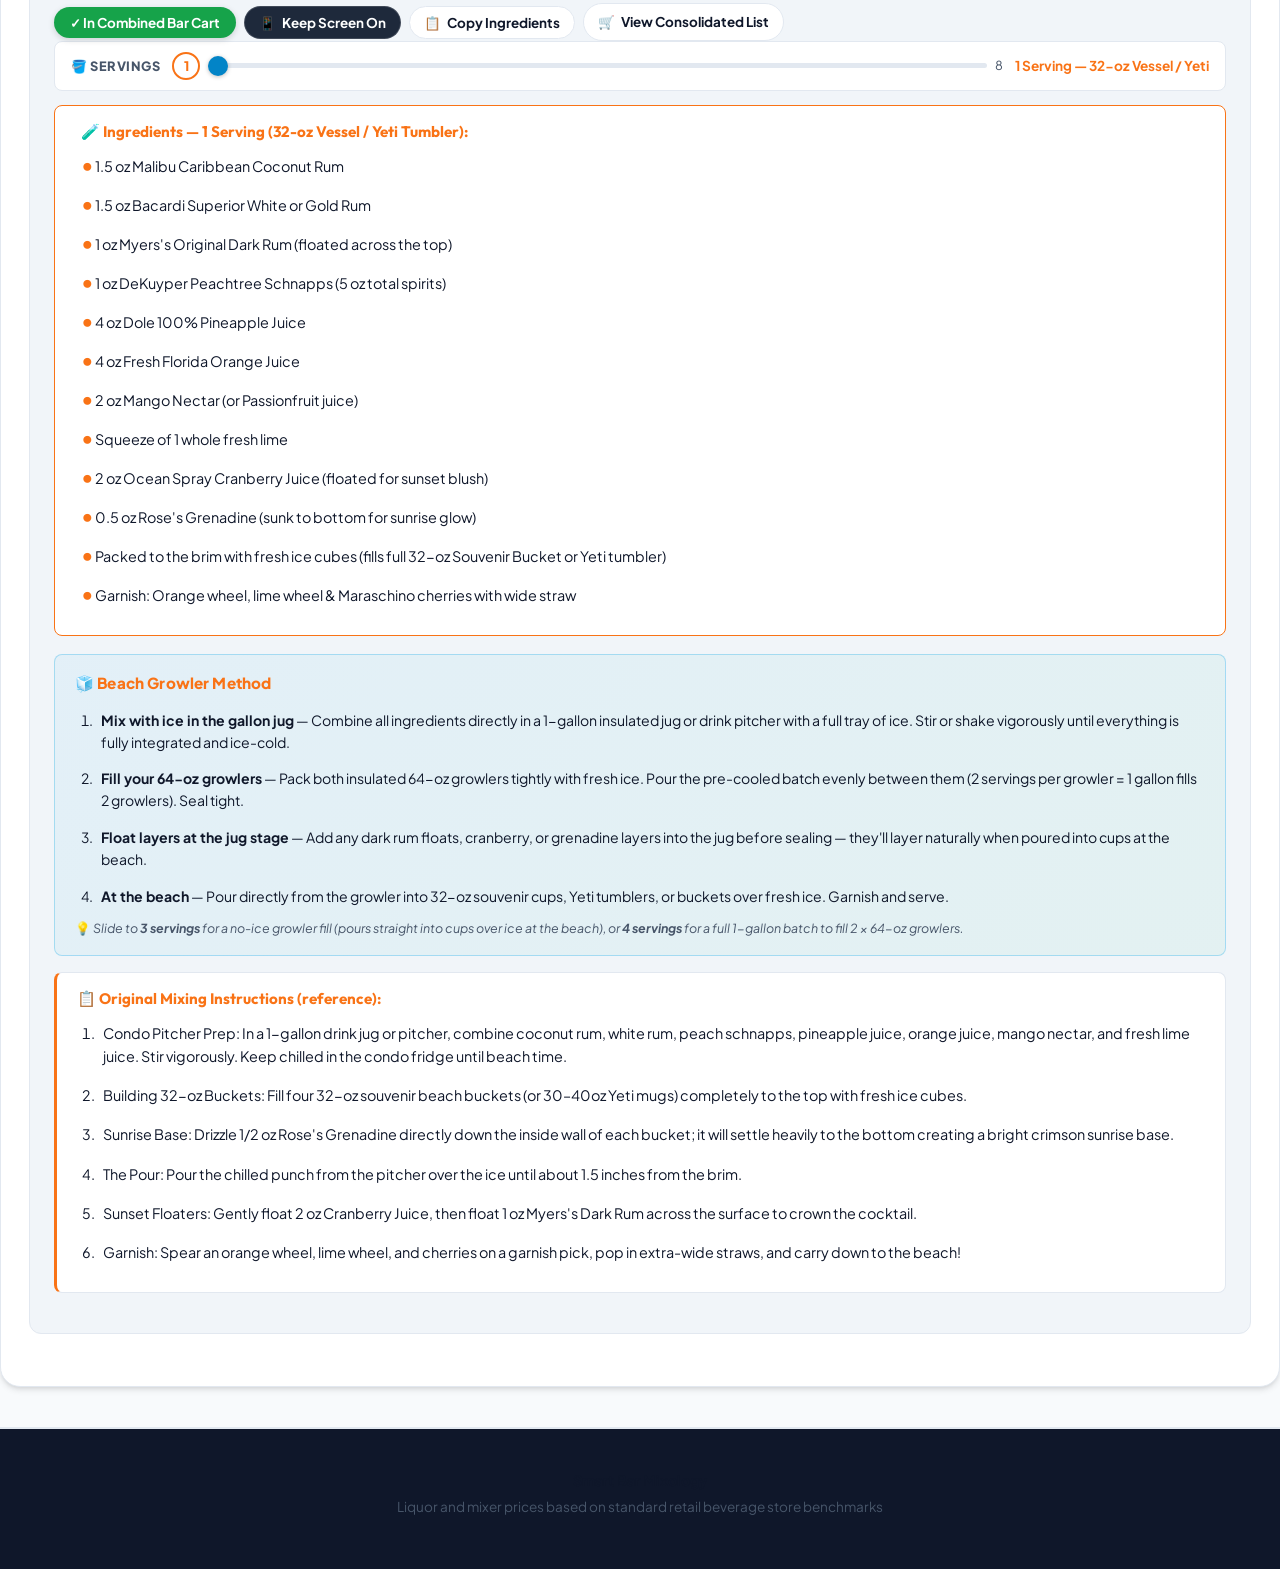
==== commit a5ffca5b: "refactor: remove 1.75L handle strategy callout, servings breakdown filler, and itinerary references" ====
--- a/index.html
+++ b/index.html
@@ -25,12 +25,12 @@
   <link rel="preconnect" href="https://fonts.gstatic.com" crossorigin />
   <link href="https://fonts.googleapis.com/css2?family=Plus+Jakarta+Sans:wght@400;500;600;700;800&family=Outfit:wght@500;600;700;800&display=swap" rel="stylesheet" />
   <!-- Application Stylesheet -->
-  <link rel="stylesheet" href="css/styles.css?v=4.1" />
+  <link rel="stylesheet" href="css/styles.css?v=4.3" />
   <script>
     if ('caches' in window) {
       caches.keys().then(keys => {
         keys.forEach(k => {
-          if (k !== 'smart-bar-mixology-v3.7') caches.delete(k);
+          if (k !== 'smart-bar-mixology-v4.3') caches.delete(k);
         });
       });
     }
@@ -46,16 +46,12 @@
     <header class="streamlined-header">
       <div style="display: flex; justify-content: space-between; align-items: flex-start; flex-wrap: wrap; gap: 16px; margin-bottom: 12px;">
         <div class="streamlined-badges">
-          <span class="streamlined-badge">🍸 Smart Bar Mixology</span>
-          <span class="streamlined-badge">🪣 32-oz Souvenir Buckets &amp; Jars</span>
-          <span class="streamlined-badge">🍾 Standard 1.75L Handles &amp; Spirits</span>
-          <span class="streamlined-badge">👥 6–8 Adults Pacing</span>
-          <span class="streamlined-badge" style="background: rgba(16, 185, 129, 0.25); border-color: rgba(16, 185, 129, 0.4); color: #ecfdf5;">⚡ Installable App</span>
+          <span class="streamlined-badge">🍸 46 Authentic Recipes</span>
+          <span class="streamlined-badge">🪣 1 to 8 Servings Scaler</span>
+          <span class="streamlined-badge">🛒 Smart Bar Builder</span>
+          <span class="streamlined-badge" style="background: rgba(16, 185, 129, 0.25); border-color: rgba(16, 185, 129, 0.4); color: #ecfdf5;">⚡ Offline PWA</span>
         </div>
         <div style="display: flex; gap: 10px; align-items: center;">
-          <a href="destin_vacation_itinerary.html" class="guide-back-btn" title="Return to Full 7-Day Vacation Itinerary">
-            <span>🗺️</span> Vacation Itinerary ➔
-          </a>
           <button id="themeToggleBtn" onclick="toggleTheme()" class="btn btn-secondary" style="padding: 8px 16px; border-radius: var(--radius-full); font-weight: 700; border: 1px solid rgba(255,255,255,0.3); background: rgba(0,0,0,0.25); color: #fff; cursor: pointer;">
             🌙 Dark
           </button>
@@ -64,7 +60,7 @@
 
       <h1 class="streamlined-title">🍸 Smart Bar Mixology</h1>
       <p class="streamlined-subtitle">
-        Your dedicated manual for <strong>46 authentic beach bar &amp; vacation cocktail recipes</strong> (Beach Bar Coolers &amp; Buckets, Coastal Irish Pub Classics, Steamer Specialties, and All-Time Vacation Favorites) with the interactive <strong>Smart Bar Builder</strong>. Select only the drinks your group wants to calculate a consolidated 1.75L handle shopping list with retail price estimates, 1-gallon vacation pitcher batches, and cost splitters!
+        Your dedicated manual for <strong>46 authentic beach bar &amp; vacation cocktail recipes</strong> (Beach Bar Coolers &amp; Buckets, Coastal Irish Pub Classics, Steamer Specialties, and All-Time Vacation Favorites) with the interactive <strong>Smart Bar Builder</strong>. Select the cocktails you want to create an instant consolidated shopping list with retail price estimates, batch scaling, and expense splitting.
       </p>
 
       <div class="streamlined-toolbar">
@@ -92,7 +88,7 @@
           </button>
         </div>
         <div style="font-size: 0.85rem; font-weight: 700; opacity: 0.9;">
-          📍 Vacation Rental Bar • Retail Spirits &amp; 1.75L Handle Planning Guide
+          📍 Smart Bar Mixology • Bar Builder &amp; Recipe Guide
         </div>
       </div>
     </header>
@@ -275,57 +271,6 @@
       </div>
 
       <div class="section-collapsible-body" id="customBarBody" style="display: none;">
-      <!-- BRAND CONSOLIDATION STRATEGY CALLOUT -->
-      <div class="brand-strategy-box" id="brandStrategyBox">
-        <div style="display: flex; justify-content: space-between; align-items: center; cursor: pointer; gap: 10px;" onclick="toggleSectionCollapse('brandStrategy')">
-          <div class="brand-strategy-title" style="margin: 0;">
-            <span>🏆</span> 1.75L Handle Strategy for 6–8 Adults &amp; 30–40oz Tumblers (Standard Retail Spirit Handles):
-          </div>
-          <button type="button" class="section-collapse-btn" id="btnToggleBrandStrategy" onclick="event.stopPropagation(); toggleSectionCollapse('brandStrategy')" style="padding: 4px 12px; font-size: 0.78rem;" title="Collapse or expand 1.75L handle strategy guide">
-            <span>▲</span> Expand
-          </button>
-        </div>
-        <div id="brandStrategyBody" style="display: none;">
-          <p class="brand-strategy-desc" style="margin-top: 10px;">
-            For <strong>6–8 adults drinking 2–4 drinks per day in 30–40oz Yeti mugs with heavy ice</strong>, standard 750ml bottles run dry in 1 afternoon! Stocking <strong>1.75L handles</strong> of core workhorse spirits slashes alcohol costs by <strong>30%–48% per ounce</strong> compared to 750ml fifths, giving your group ample volume for double beach pours all week without buying duplicate bottles:
-          </p>
-          <div class="brand-pill-grid">
-            <div class="brand-pill">
-              <span>🥃</span>
-              <div><strong>Tequila (1.75L Handle):</strong> Espolòn 100% Blue Agave (~$48.99) — <em>100% Blue Weber Agave workhorse; saves $50+ vs Casamigos handle ($99+) with pure agave taste</em></div>
-            </div>
-            <div class="brand-pill">
-              <span>🍸</span>
-              <div><strong>Vodka (1.75L Handle):</strong> Tito's Handmade Vodka (~$29.99) — <em>6x-distilled corn vodka; handle cuts cost to $0.51/oz (vs $0.87/oz in 750ml) for 30–40oz Yeti coolers</em></div>
-            </div>
-            <div class="brand-pill">
-              <span>🌴</span>
-              <div><strong>Rum (1.75L Handles):</strong> Bacardi Superior (~$21.99) &amp; Myers's Dark (~$39.99) — <em>Bulk 1.75L pairing for all Back Porch punches, buckets &amp; dark rum floats</em></div>
-            </div>
-            <div class="brand-pill">
-              <span>🥥</span>
-              <div><strong>Coconut Rum (1.75L Handle):</strong> Malibu Caribbean Rum (~$24.99) — <em>Essential tropical coconut base for 30–40oz Yeti mugs, porch punch &amp; beach buckets</em></div>
-            </div>
-            <div class="brand-pill">
-              <span>🍀</span>
-              <div><strong>Irish Whiskey (1.75L Handle):</strong> Bushmills Original (~$54.39) or Jameson (~$44.99) — <em>McGuire's authentic house pour in a full 1.75L handle for iced coffees &amp; mules</em></div>
-            </div>
-            <div class="brand-pill">
-              <span>🍊</span>
-              <div><strong>Orange Liqueur (1.0L Bottle):</strong> DeKuyper Triple Sec 48° (~$10.99) — <em>1.0-Liter bottle saves $27+ vs Grand Marnier/Cointreau with great citrus sweetness</em></div>
-            </div>
-            <div class="brand-pill">
-              <span>☕</span>
-              <div><strong>Coffee &amp; Cream (1.75L Handles):</strong> Kahlúa (~$52.99) &amp; Carolans Irish Cream (~$26.99) — <em>Carolans handle saves $20 vs Baileys 1.75L with real honey &amp; cream</em></div>
-            </div>
-            <div class="brand-pill">
-              <span>🍇</span>
-              <div><strong>Cordials:</strong> DeKuyper Peachtree (1.0L ~$13.99), Blue Curaçao (750ml ~$11.99), Dark Crème de Cacao (750ml ~$11.99) — <em>Exact specialty notes from 1 brand line</em></div>
-            </div>
-          </div>
-        </div>
-      </div>
-
       <!-- PRESET BUTTONS -->
       <div style="display: flex; align-items: center; justify-content: space-between; gap: 12px; flex-wrap: wrap; margin-bottom: 12px;">
         <span style="font-size: 0.86rem; font-weight: 700; color: var(--text-main);">Quick Cocktail Selection Presets &amp; Drink Matrix:</span>
@@ -427,53 +372,6 @@
         <div class="custom-kpi-card grand-total-card">
           <div class="kpi-number" id="kpi-grand-total">$0</div>
           <div class="kpi-label">Grand Total Est.</div>
-        </div>
-      </div>
-
-      <!-- SERVINGS & VACATION GROUP CONSUMPTION BREAKDOWN -->
-      <div class="servings-breakdown-box" id="servingsBreakdownBox">
-        <div class="servings-breakdown-header" style="cursor: pointer;" onclick="toggleSectionCollapse('servingsBreakdown')">
-          <div class="servings-title">
-            <span>🪣🍺</span> Authentic 32-oz Buckets &amp; Mason Jars Scale (6–8 Adults, 7-Day Stay):
-          </div>
-          <div style="display: flex; align-items: center; gap: 8px;">
-            <span class="servings-savings-pill" id="servingsSavingsPill">Save ~$0 vs Beach Bars</span>
-            <button type="button" class="section-collapse-btn" id="btnToggleServings" onclick="event.stopPropagation(); toggleSectionCollapse('servingsBreakdown')" style="padding: 4px 10px; font-size: 0.78rem;" title="Collapse or expand servings scale">
-              <span>▲</span> Expand
-            </button>
-          </div>
-        </div>
-        <div id="servingsBreakdownBody" style="display: none;">
-        <div class="servings-breakdown-grid">
-          <div class="servings-item">
-            <span class="servings-icon">🧊</span>
-            <div>
-              <div class="servings-main-val" id="servings-total-cocktails">~0 Standard Drinks (~0 Yeti Doubles)</div>
-              <div class="servings-sub-text" id="servings-pitchers-text">Equivalent to ~0 packed 30–40oz Yeti mugs (or ~0 condo pitchers)</div>
-            </div>
-          </div>
-          <div class="servings-item">
-            <span class="servings-icon">🏖️</span>
-            <div>
-              <div class="servings-main-val" id="servings-pace-val">~0.0 Yeti Mugs / Adult / Day</div>
-              <div class="servings-sub-text" id="servings-pace-sub">Paced for 6–8 adults (avg 7, 49 adult-days) over 7 days with heavy ice</div>
-            </div>
-          </div>
-          <div class="servings-item">
-            <span class="servings-icon">💰</span>
-            <div>
-              <div class="servings-main-val" id="servings-cost-per-drink">~$0.00 Standard / ~$0.00 Yeti Mug</div>
-              <div class="servings-sub-text">vs. $14–$18 standard / $25+ doubles at beachfront resort bars &amp; party boats</div>
-            </div>
-          </div>
-          <div class="servings-item">
-            <span class="servings-icon">🧒</span>
-            <div>
-              <div class="servings-main-val">Kid Mocktails &amp; Hydration</div>
-              <div class="servings-sub-text">Zero-alcohol tropical punch, root beer floats &amp; lemonade for 2 kids</div>
-            </div>
-          </div>
-        </div>
         </div>
       </div>
 
@@ -641,7 +539,7 @@
             <option value="bp_painkiller">🥥 Coastal Vacation Painkiller (Rich Coconut, Dark Rum &amp; Nutmeg)</option>
             <option value="bp_rumrunner">🌴 Gulf Coast Rum Runner (Classic Florida Keys Tiki Punch)</option>
             <option value="bp_peachlemonade">🍋 Sunset Beach Peach Lemonade (Vodka, Peach Schnapps &amp; Pink Sunset Blush)</option>
-            <option value="bp_sunset_punch_kid">🧒 The "Little Porch Sunset Punch" Mocktail (Fizzy Non-Alcoholic for the 2 Kids!)</option>
+            <option value="bp_sunset_punch_kid">🧒 The "Little Porch Sunset Punch" Mocktail (Fizzy Non-Alcoholic Tropical Punch)</option>
           </optgroup>
           <optgroup label="🍀 McGuire's Irish Pub Specialties (12 Drinks)" data-cat="mc">
             <option value="mc_irish_wake">🍀 The Famous "Irish Wake" (McGuire's #1 Mason Jar Legend)</option>
@@ -655,7 +553,7 @@
             <option value="mc_james_bond">🍸 The "James Bond" Double Shot Martini (Beefeater Gin, Tito's Vodka &amp; Lillet)</option>
             <option value="mc_south_of_the_border">🌶️ McGuire's "South of the Border" Pub Margarita (100% Agave, Cointreau &amp; Jalapeño)</option>
             <option value="mc_smoked_old_fashioned">🥃 McGuire's Tavern Old Fashioned (Bushmills Irish Whiskey &amp; Bitters)</option>
-            <option value="mc_root_beer_float_kid">🧒 McGuire's House Draft Root Beer Float (Craft Vanilla Mocktail for the 2 Kids!)</option>
+            <option value="mc_root_beer_float_kid">🧒 McGuire's House Draft Root Beer Float (Craft Vanilla Mocktail)</option>
           </optgroup>
           <optgroup label="🦀 Old Bay Steamer Specialties (9 Drinks)" data-cat="obs">
             <option value="obs_blt">🥃 The Steamer "BLT" (Bourbon/Whiskey, Lemonade &amp; Southern Sweet Tea)</option>
@@ -666,7 +564,7 @@
             <option value="obs_seafoodbloodymary">🦀 The Old Bay Steamer Seafood Bloody Mary (Old Bay Rim &amp; Loaded Skewer)</option>
             <option value="obs_topshelfmargarita">🧂 The Steamer Grand Sunset Margarita (100% Agave, Grand Marnier &amp; Old Bay Rim)</option>
             <option value="obs_bushwacker">🍫 The Classic Coastal Bushwacker (Dark Rum, Kahlúa, Cacao &amp; Coconut)</option>
-            <option value="obs_little_steamer_kid">🧒 The "Little Steamer" Lemon Sweet Tea (Sweet Tea &amp; Lemonade for Kids!)</option>
+            <option value="obs_little_steamer_kid">🧒 The "Little Steamer" Lemon Sweet Tea (Craft Sweet Tea &amp; Lemonade Mocktail)</option>
           </optgroup>
           <optgroup label="🍸 Resort &amp; Vacation Classics (11 Drinks)" data-cat="cl">
             <option value="cl_classic_mojito">🌿 The Classic Mojito (Fresh Muddled Mint, Lime &amp; Crisp Rum)</option>
@@ -697,8 +595,7 @@
         Smart Bar Mixology
       </p>
       <p style="font-size: 0.85rem;">
-        Calibrated for 12 People (10 Adults, 2 Kids) at the vacation rental on Holiday Isle • Sept 20–26, 2026<br>
-        Liquor prices based on standard retail beverage store benchmarks for 1.75L handles and 750ml bottles
+        Liquor and mixer prices based on standard retail beverage store benchmarks
       </p>
     </footer>
 
@@ -709,9 +606,9 @@
 
   <!-- Application Script -->
   <!-- Data & Application Scripts -->
-  <script src="js/recipes-data.js?v=4.1"></script>
-  <script src="js/pricing-data.js?v=4.1"></script>
-  <script src="js/app.js?v=4.1"></script>
+  <script src="js/recipes-data.js?v=4.3"></script>
+  <script src="js/pricing-data.js?v=4.3"></script>
+  <script src="js/app.js?v=4.3"></script>
 
   <!-- Mobile Bottom App Bar -->
   <nav class="mobile-bottom-app-bar" aria-label="Quick App Navigation">
--- a/css/styles.css
+++ b/css/styles.css
@@ -5474,7 +5474,9 @@
 
     /* ── Recipe Step Check-Off — larger tap area on mobile ── */
     @media (max-width: 640px) {
-      .recipe-step-item {
+      .recipe-step-item,
+      .recipe-ingredient-item,
+      .growler-step-item {
         padding: 7px 8px;
         font-size: 0.92rem;
         border-radius: 8px;
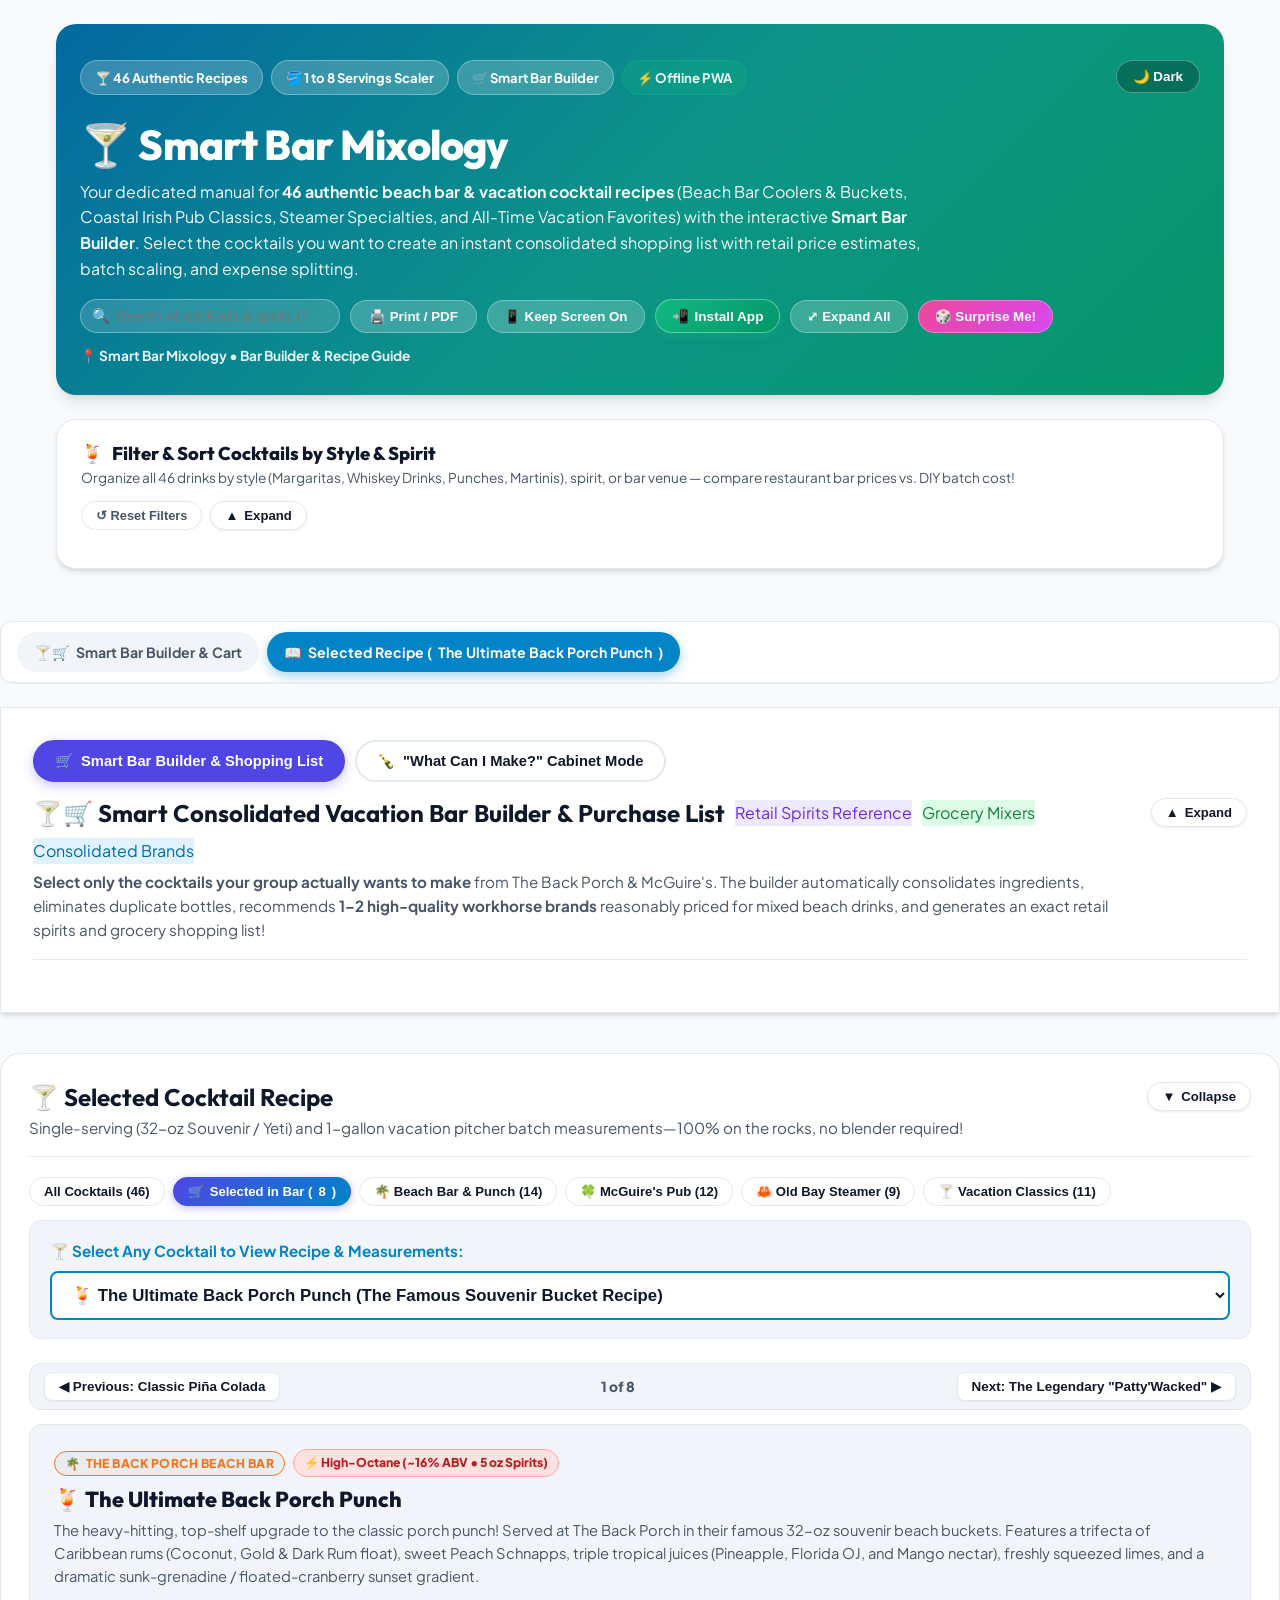
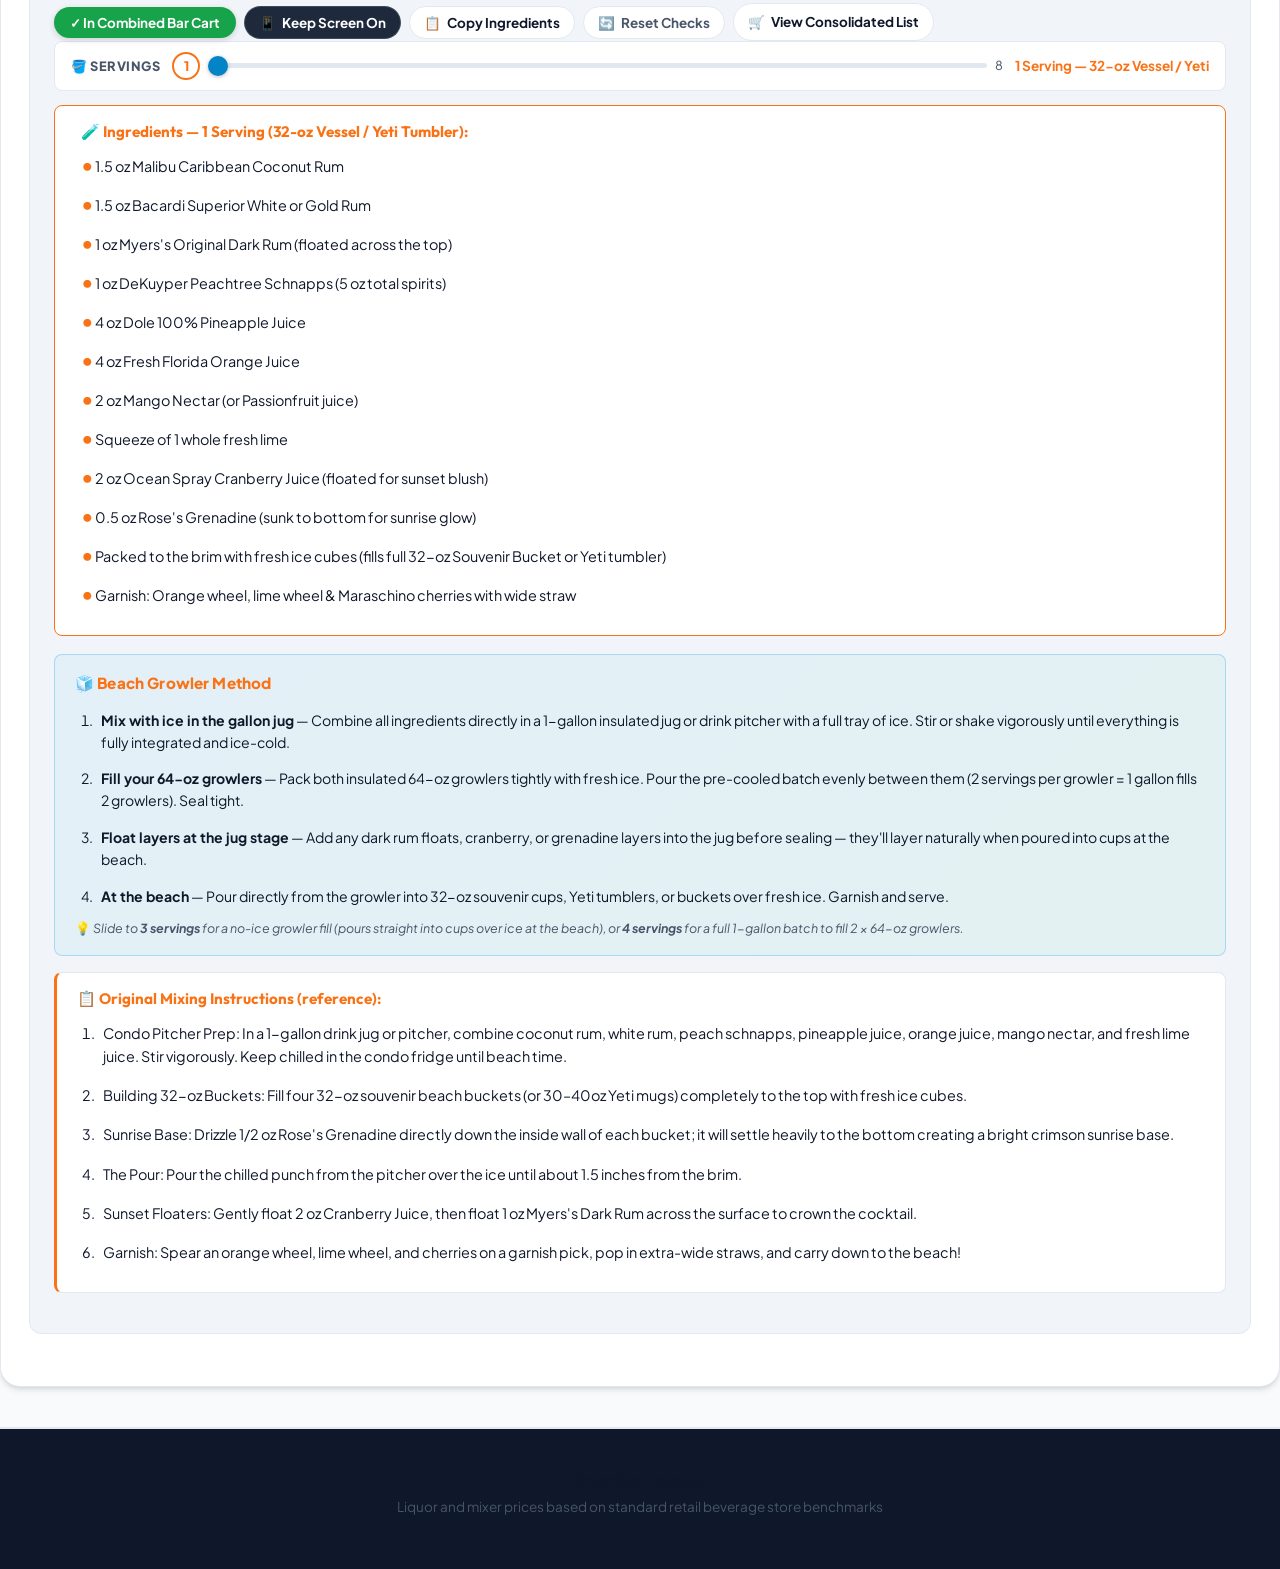
==== commit 8a507af3: "feat(ux): copy scaled servings, add reset checks button, improve empty state, and polish stepper" ====
--- a/index.html
+++ b/index.html
@@ -25,12 +25,12 @@
   <link rel="preconnect" href="https://fonts.gstatic.com" crossorigin />
   <link href="https://fonts.googleapis.com/css2?family=Plus+Jakarta+Sans:wght@400;500;600;700;800&family=Outfit:wght@500;600;700;800&display=swap" rel="stylesheet" />
   <!-- Application Stylesheet -->
-  <link rel="stylesheet" href="css/styles.css?v=4.3" />
+  <link rel="stylesheet" href="css/styles.css?v=4.4" />
   <script>
     if ('caches' in window) {
       caches.keys().then(keys => {
         keys.forEach(k => {
-          if (k !== 'smart-bar-mixology-v4.3') caches.delete(k);
+          if (k !== 'smart-bar-mixology-v4.4') caches.delete(k);
         });
       });
     }
@@ -606,9 +606,9 @@
 
   <!-- Application Script -->
   <!-- Data & Application Scripts -->
-  <script src="js/recipes-data.js?v=4.3"></script>
-  <script src="js/pricing-data.js?v=4.3"></script>
-  <script src="js/app.js?v=4.3"></script>
+  <script src="js/recipes-data.js?v=4.4"></script>
+  <script src="js/pricing-data.js?v=4.4"></script>
+  <script src="js/app.js?v=4.4"></script>
 
   <!-- Mobile Bottom App Bar -->
   <nav class="mobile-bottom-app-bar" aria-label="Quick App Navigation">
--- a/css/styles.css
+++ b/css/styles.css
@@ -4729,6 +4729,10 @@
       gap: 6px;
       transition: var(--transition);
       box-shadow: var(--shadow-sm);
+      max-width: 100%;
+      overflow: hidden;
+      text-overflow: ellipsis;
+      white-space: nowrap;
     }
     .recipe-stepper-btn:hover {
       background: var(--primary-light);
